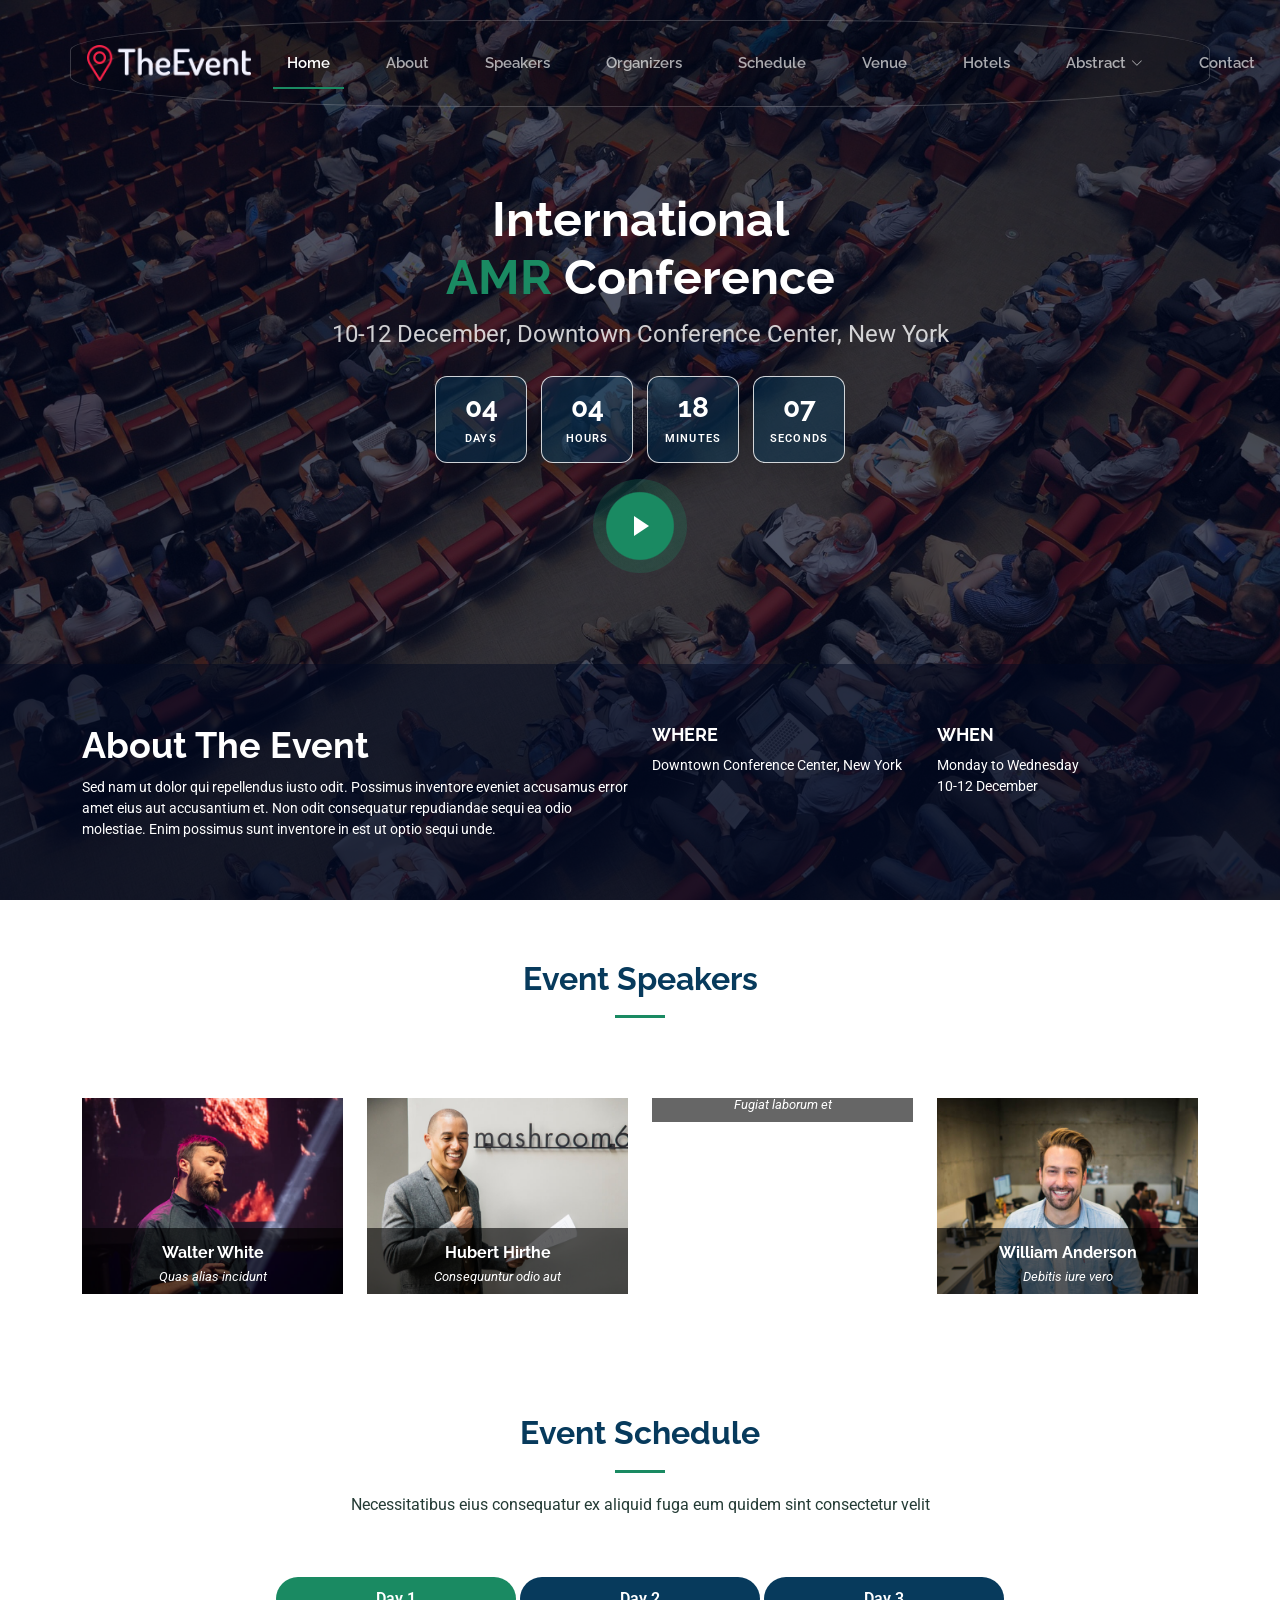
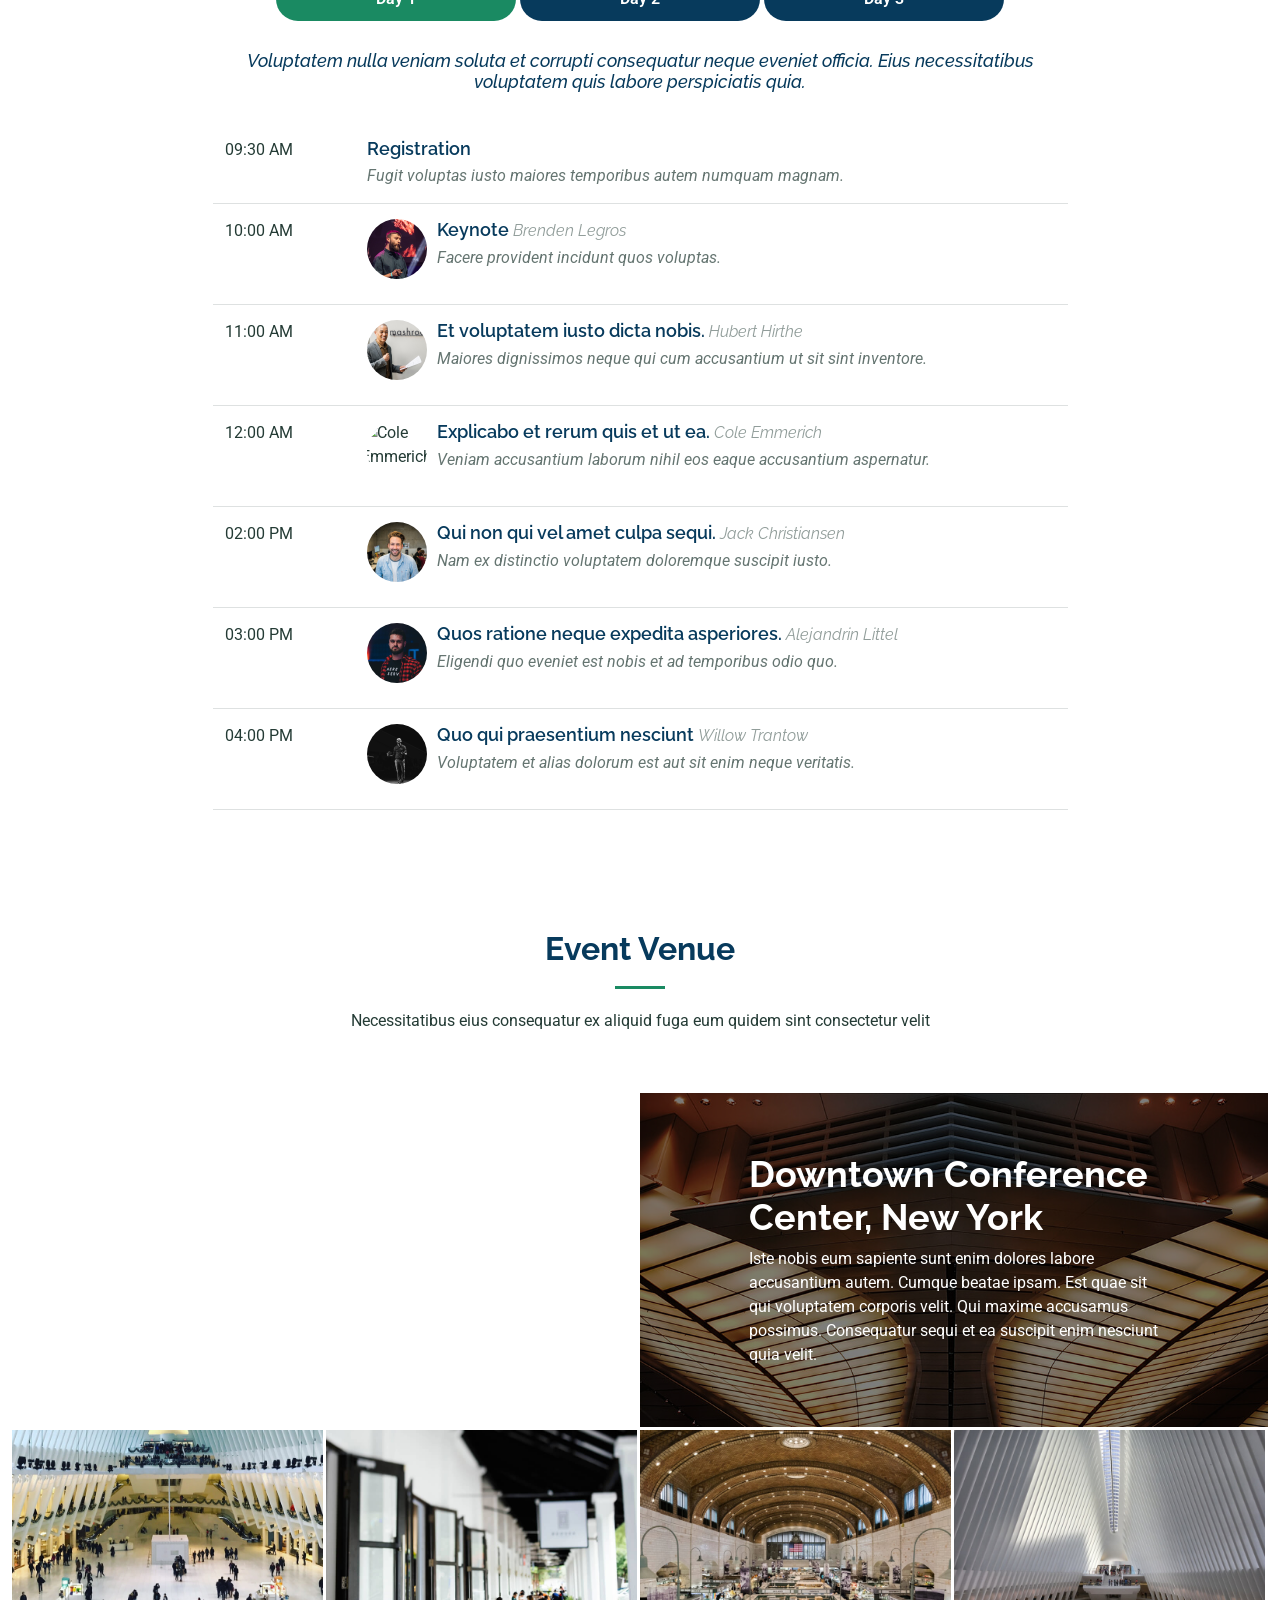
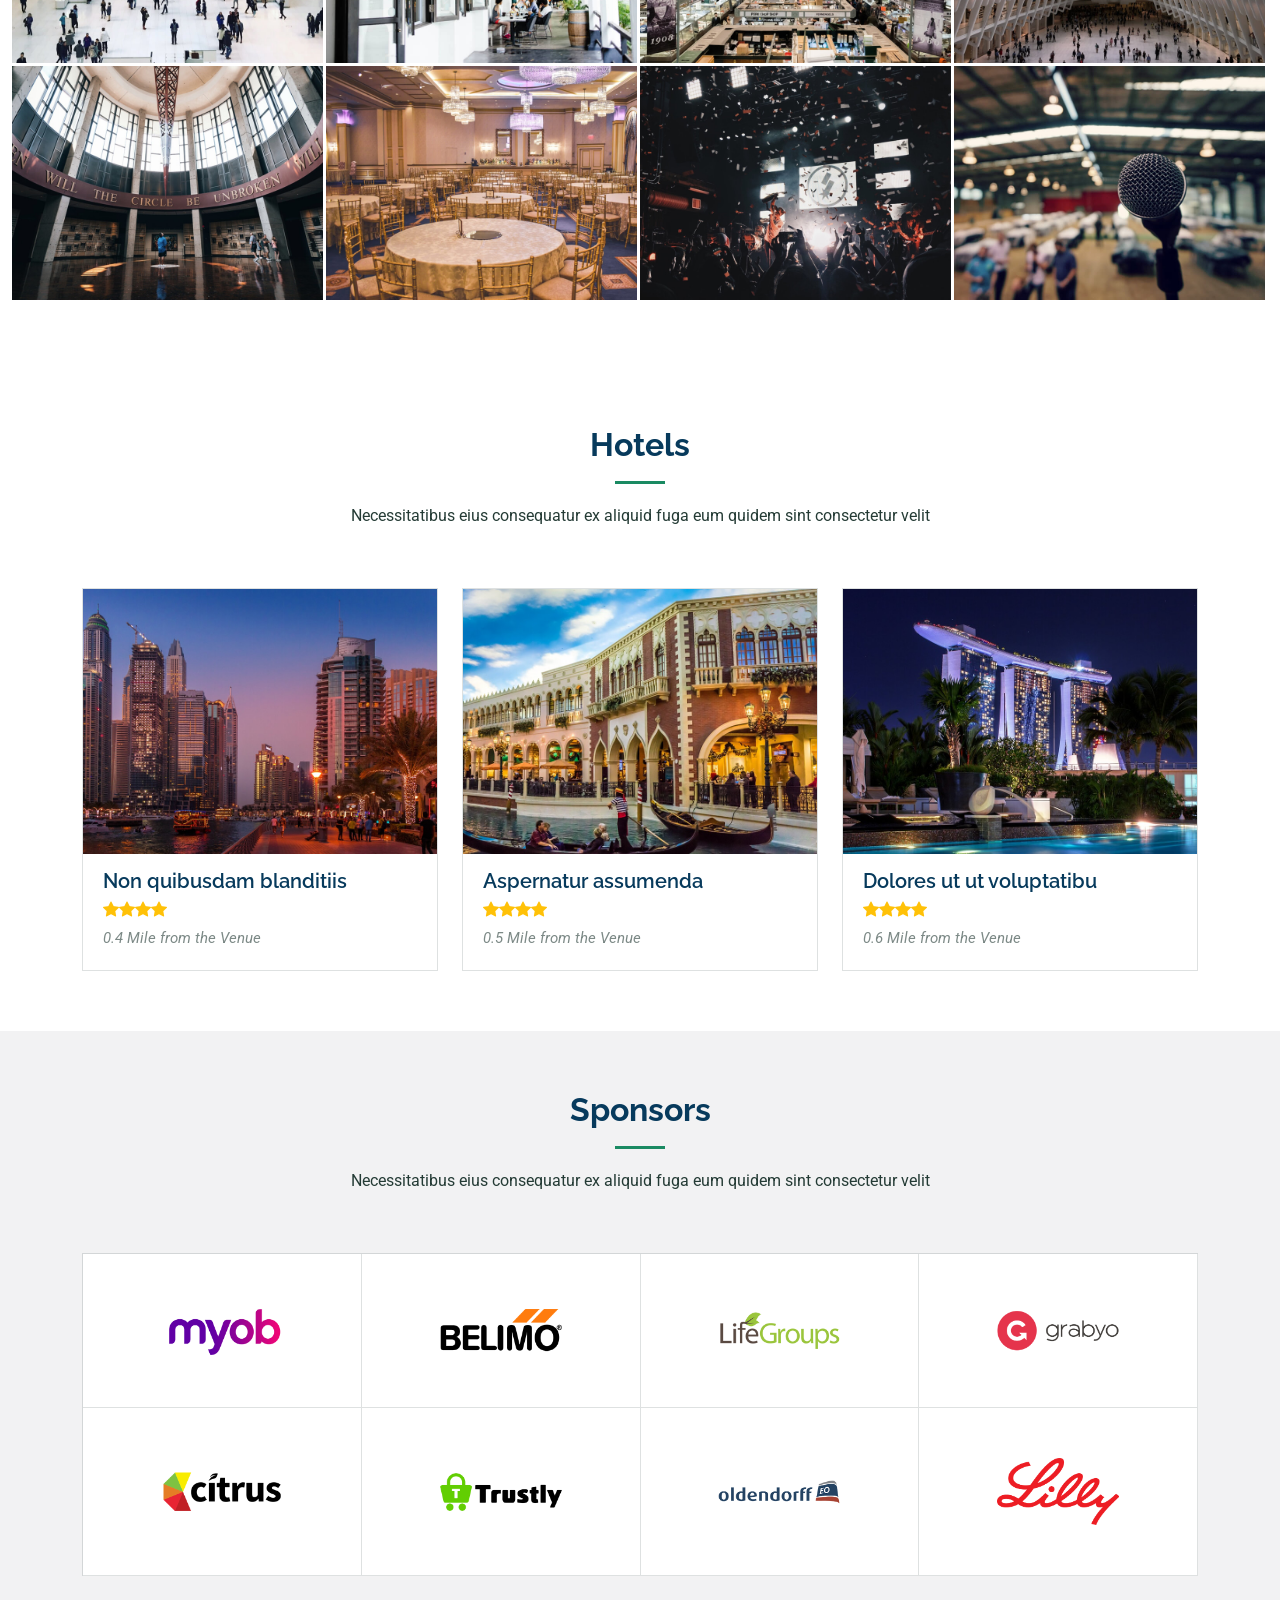
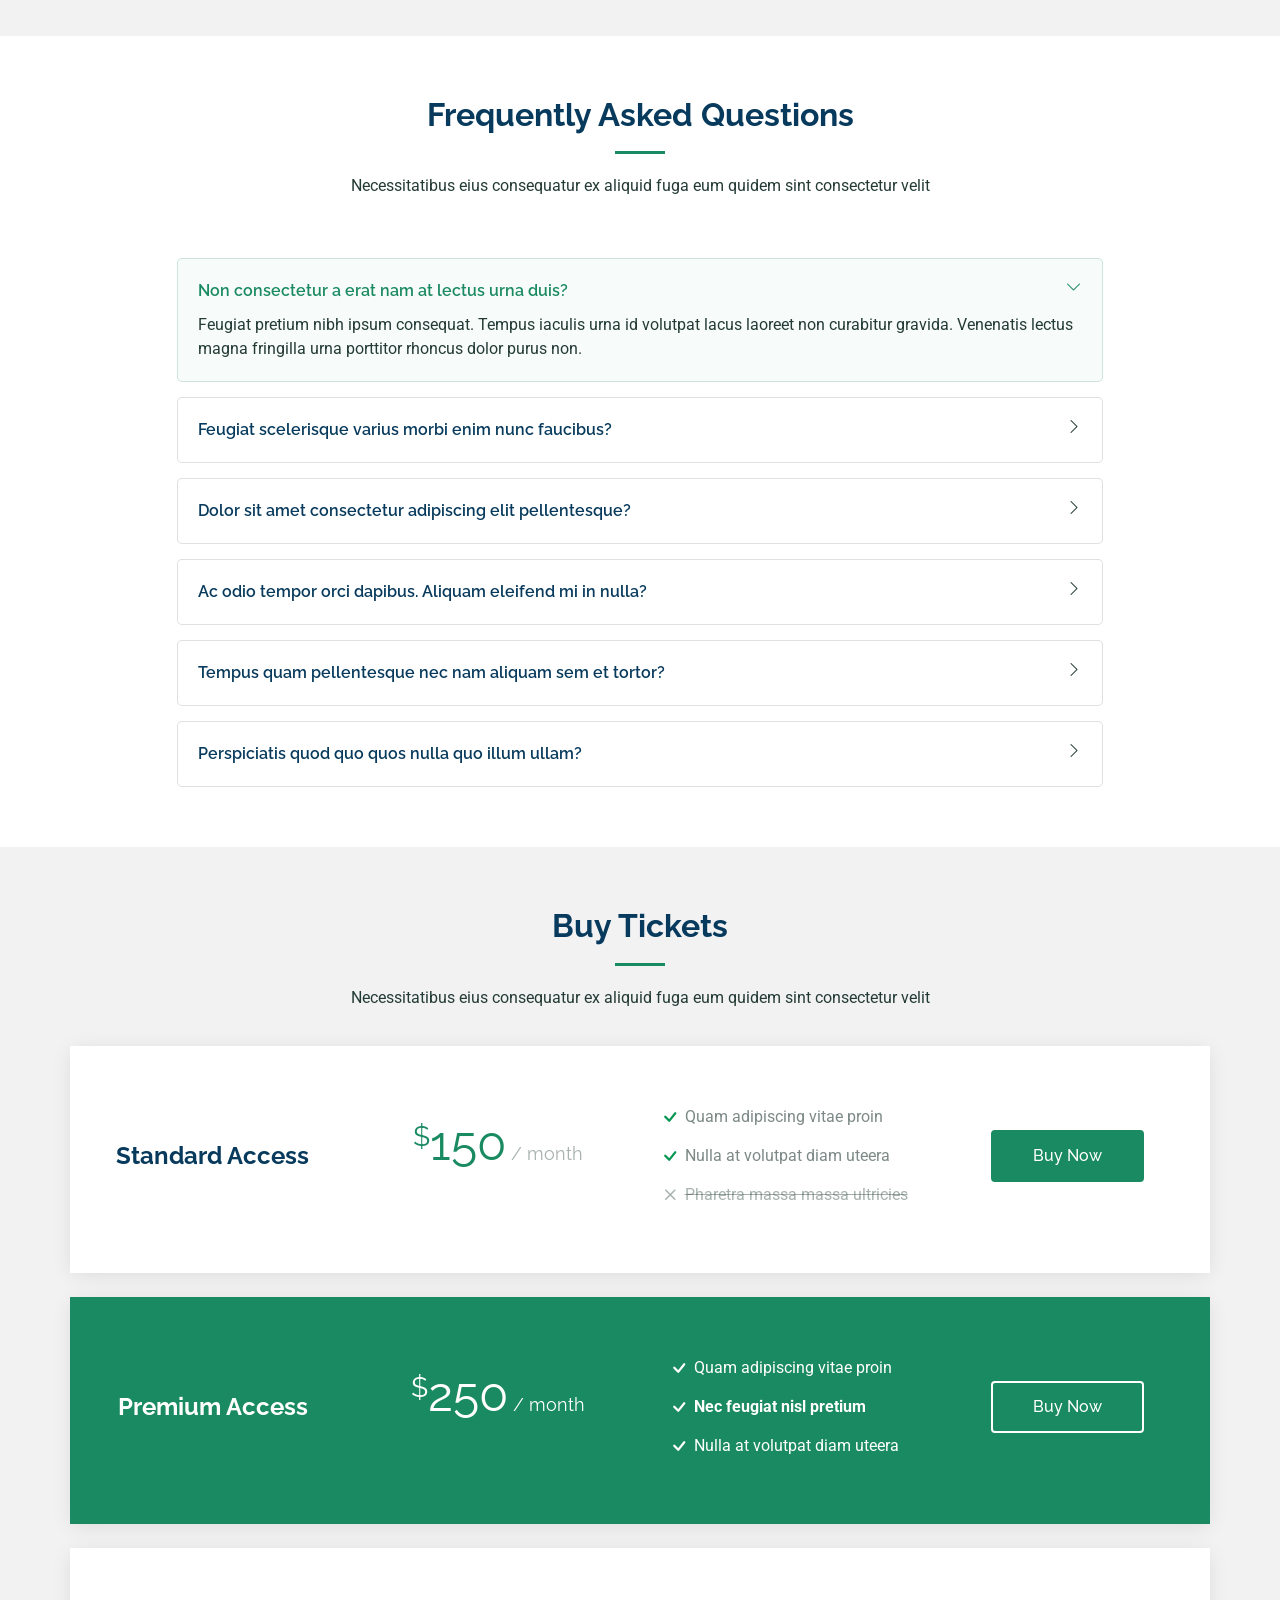
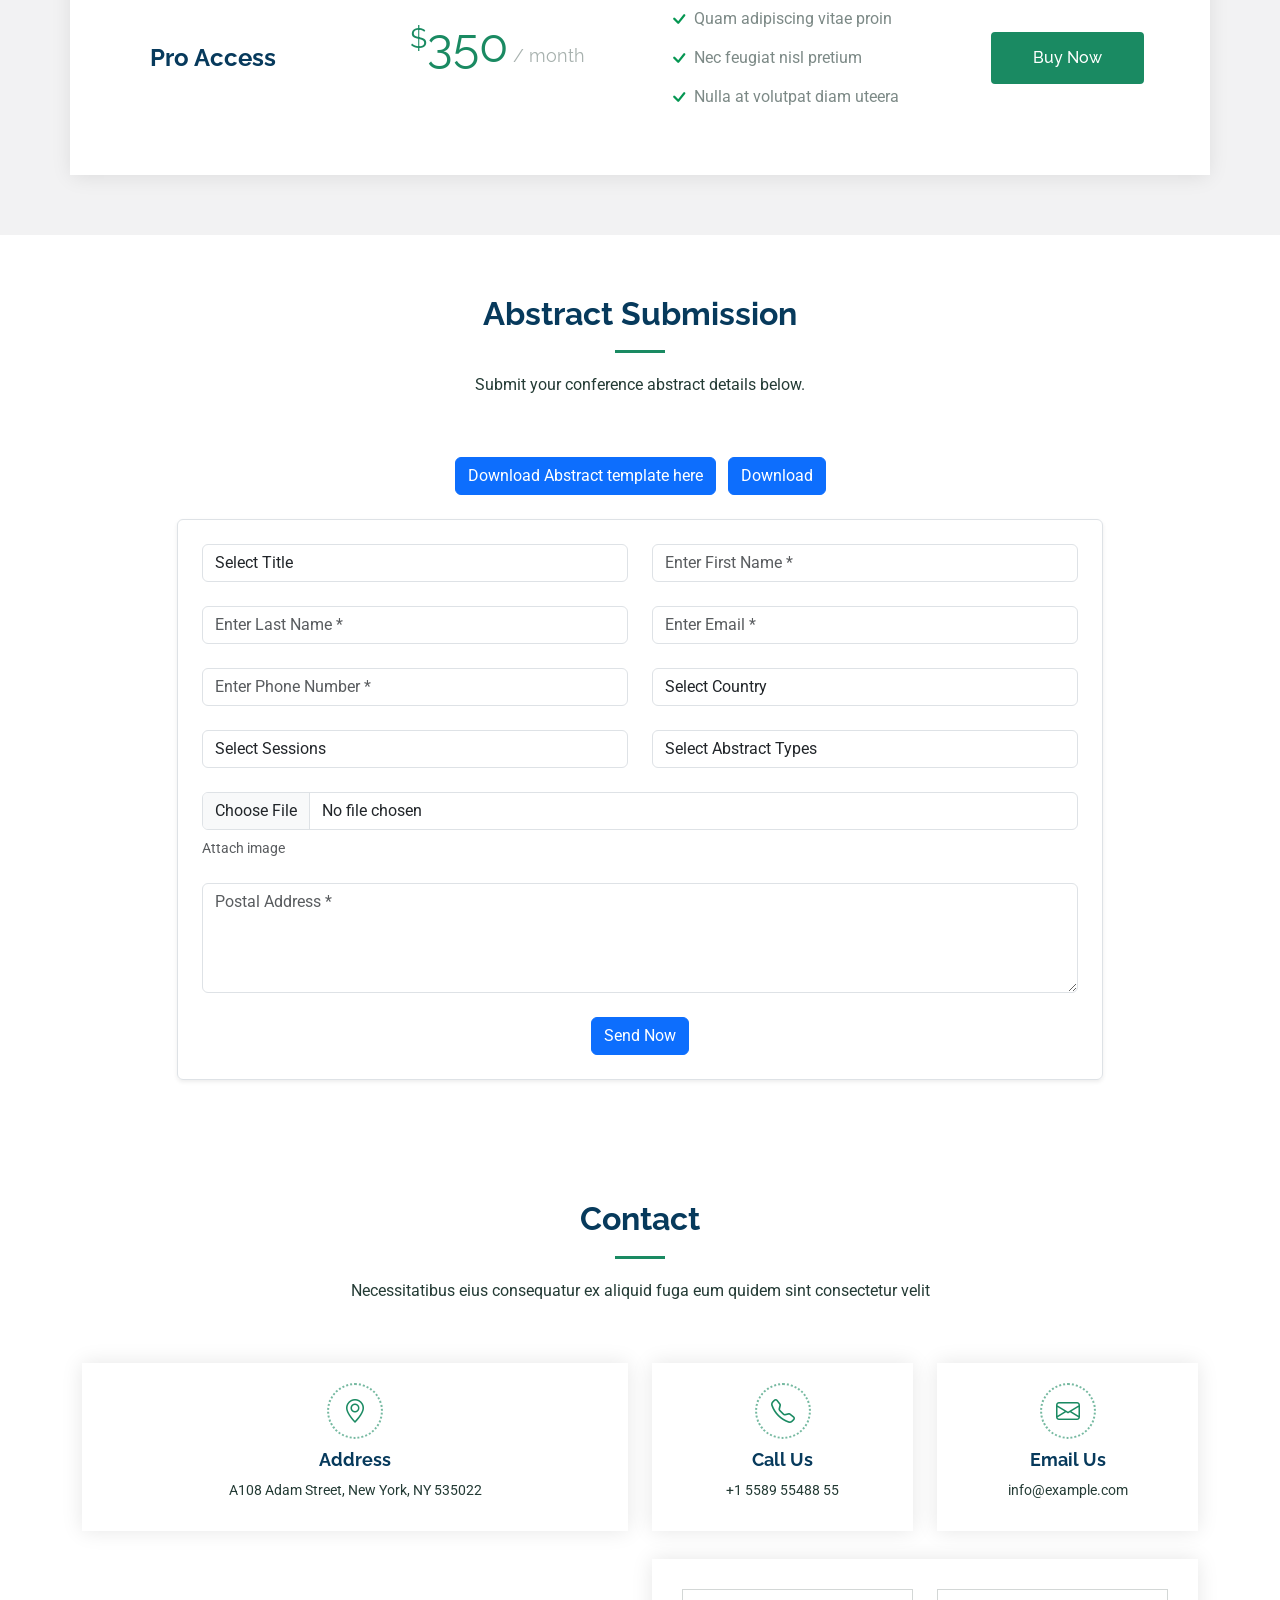
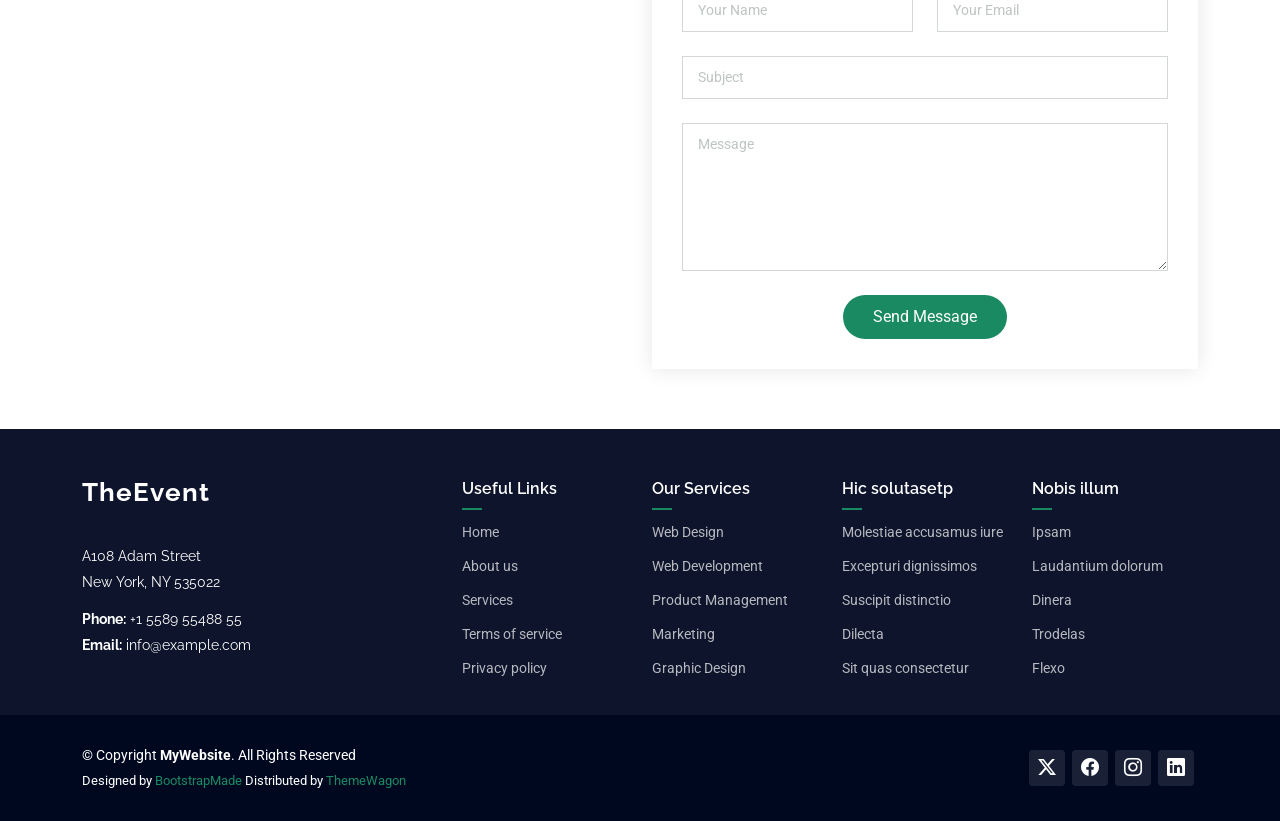
==== index.html @ 41ddd393 "initial commit" ====
<!DOCTYPE html>
<html lang="en">

<head>
  <meta charset="utf-8">
  <meta content="width=device-width, initial-scale=1.0" name="viewport">
  <title>Index - TheEvent Bootstrap Template</title>
  <meta name="description" content="">
  <meta name="keywords" content="">

  <!-- Favicons -->
  <link href="assets/img/favicon.png" rel="icon">
  <link href="assets/img/apple-touch-icon.png" rel="apple-touch-icon">

  <!-- Fonts -->
  <link href="https://fonts.googleapis.com" rel="preconnect">
  <link href="https://fonts.gstatic.com" rel="preconnect" crossorigin>
  <link href="https://fonts.googleapis.com/css2?family=Roboto:ital,wght@0,100;0,300;0,400;0,500;0,700;0,900;1,100;1,300;1,400;1,500;1,700;1,900&family=Raleway:ital,wght@0,100;0,200;0,300;0,400;0,500;0,600;0,700;0,800;0,900;1,100;1,200;1,300;1,400;1,500;1,600;1,700;1,800;1,900&display=swap" rel="stylesheet">

  <!-- Vendor CSS Files -->
  <link href="assets/vendor/bootstrap/css/bootstrap.min.css" rel="stylesheet">
  <link href="assets/vendor/bootstrap-icons/bootstrap-icons.css" rel="stylesheet">
  <link href="assets/vendor/aos/aos.css" rel="stylesheet">
  <link href="assets/vendor/glightbox/css/glightbox.min.css" rel="stylesheet">
  <link href="assets/vendor/swiper/swiper-bundle.min.css" rel="stylesheet">

  <!-- Main CSS File -->
  <link href="assets/css/main.css" rel="stylesheet">

  <!-- =======================================================
  * Template Name: TheEvent
  * Template URL: https://bootstrapmade.com/theevent-conference-event-bootstrap-template/
  * Updated: Aug 07 2024 with Bootstrap v5.3.3
  * Author: BootstrapMade.com
  * License: https://bootstrapmade.com/license/
  ======================================================== -->
</head>

<body class="index-page">

  <header id="header" class="header d-flex align-items-center fixed-top">
    <div class="container-fluid container-xl position-relative d-flex align-items-center">

      <a href="index.html" class="logo d-flex align-items-center me-auto">
        <img src="assets/img/logo.png" alt="">
        <!-- Uncomment the line below if you also wish to use an text logo -->
        <!-- <h1 class="sitename">TheEvent</h1>  -->
      </a>

      <nav id="navmenu" class="navmenu">
        <ul>
          <li><a href="#hero" class="active">Home<br></a></li>
          <li><a href="about.html">About</a></li>
          <li><a href="speakers.html">Speakers</a></li>
          <li><a href="organizers.html">Organizers</a></li>
          <li><a href="#schedule">Schedule</a></li>
          <li><a href="#venue">Venue</a></li>
          <li><a href="#hotels">Hotels</a></li>
          <li class="dropdown"><a href="#"><span>Abstract</span> <i class="bi bi-chevron-down toggle-dropdown"></i></a>
            <ul>
              <li><a href="#abstract-submission">Abstract Submission</a></li>
              <li><a href="#contact">Contact</a></li>
            </ul>
          </li>
          <li><a href="#contact">Contact</a></li>
        </ul>
        <i class="mobile-nav-toggle d-xl-none bi bi-list"></i>
      </nav>

      <a class="cta-btn d-none d-sm-block" href="#buy-tickets">Buy Tickets</a>

    </div>
  </header>

  <main class="main">

    <!-- Hero Section -->
    <section id="hero" class="hero section dark-background">

      <img src="assets/img/hero-bg.jpg" alt="" data-aos="fade-in" class="">

      <div class="container d-flex flex-column align-items-center text-center mt-auto">
        <h2 data-aos="fade-up" data-aos-delay="100" class="">International<br><span>AMR</span> Conference</h2>
        <p data-aos="fade-up" data-aos-delay="200">10-12 December, Downtown Conference Center, New York</p>

        <div class="countdown-wrap mt-4" data-aos="fade-up" data-aos-delay="250">
          <div class="countdown" id="conference-countdown">
            <div class="countdown-item">
              <span id="days">00</span>
              <small>Days</small>
            </div>
            <div class="countdown-item">
              <span id="hours">00</span>
              <small>Hours</small>
            </div>
            <div class="countdown-item">
              <span id="minutes">00</span>
              <small>Minutes</small>
            </div>
            <div class="countdown-item">
              <span id="seconds">00</span>
              <small>Seconds</small>
            </div>
          </div>
        </div>

        <div data-aos="fade-up" data-aos-delay="300" class="">
          <a href="https://www.youtube.com/watch?v=Y7f98aduVJ8" class="glightbox pulsating-play-btn mt-3"></a>
        </div>
      </div>

      <div class="about-info mt-auto position-relative">

        <div class="container position-relative" data-aos="fade-up">
          <div class="row">
            <div class="col-lg-6">
              <h2>About The Event</h2>
              <p>Sed nam ut dolor qui repellendus iusto odit. Possimus inventore eveniet accusamus error amet eius aut
                accusantium et. Non odit consequatur repudiandae sequi ea odio molestiae. Enim possimus sunt inventore in
                est ut optio sequi unde.</p>
            </div>
            <div class="col-lg-3">
              <h3>Where</h3>
              <p>Downtown Conference Center, New York</p>
            </div>
            <div class="col-lg-3">
              <h3>When</h3>
              <p>Monday to Wednesday<br>10-12 December</p>
            </div>
          </div>
        </div>
      </div>

    </section><!-- /Hero Section -->

    <!-- Speakers Section -->
    <section id="speakers" class="speakers section">

      <!-- Section Title -->
      <div class="container section-title" data-aos="fade-up">
        <h2>Event Speakers<br></h2>

      </div><!-- End Section Title -->

      <div class="container">

        <div class="row gy-4">

          <div class="col-xl-3 col-lg-4 col-md-6" data-aos="fade-up" data-aos-delay="100">
            <div class="member">
              <img src="assets/img/speakers/speaker-1.jpg" class="img-fluid" alt="">
              <div class="member-info">
                <div class="member-info-content">
                  <h4><a href="speaker-details.html">Walter White</a></h4>
                  <span>Quas alias incidunt</span>
                </div>
                <div class="social">
                  <a href=""><i class="bi bi-twitter-x"></i></a>
                  <a href=""><i class="bi bi-facebook"></i></a>
                  <a href=""><i class="bi bi-instagram"></i></a>
                  <a href=""><i class="bi bi-linkedin"></i></a>
                </div>
              </div>
            </div>
          </div><!-- End Team Member -->

          <div class="col-xl-3 col-lg-4 col-md-6" data-aos="fade-up" data-aos-delay="200">
            <div class="member">
              <img src="assets/img/speakers/speaker-2.jpg" class="img-fluid" alt="">
              <div class="member-info">
                <div class="member-info-content">
                  <h4><a href="speaker-details.html">Hubert Hirthe</a></h4>
                  <span>Consequuntur odio aut</span>
                </div>
                <div class="social">
                  <a href=""><i class="bi bi-twitter-x"></i></a>
                  <a href=""><i class="bi bi-facebook"></i></a>
                  <a href=""><i class="bi bi-instagram"></i></a>
                  <a href=""><i class="bi bi-linkedin"></i></a>
                </div>
              </div>
            </div>
          </div><!-- End Team Member -->

          <div class="col-xl-3 col-lg-4 col-md-6" data-aos="fade-up" data-aos-delay="300">
            <div class="member">
              <img src="assets/img/speakers/speaker-3.jpg" class="img-fluid" alt="">
              <div class="member-info">
                <div class="member-info-content">
                  <h4><a href="speaker-details.html">Amanda Jepson</a></h4>
                  <span>Fugiat laborum et</span>
                </div>
                <div class="social">
                  <a href=""><i class="bi bi-twitter-x"></i></a>
                  <a href=""><i class="bi bi-facebook"></i></a>
                  <a href=""><i class="bi bi-instagram"></i></a>
                  <a href=""><i class="bi bi-linkedin"></i></a>
                </div>
              </div>
            </div>
          </div><!-- End Team Member -->

          <div class="col-xl-3 col-lg-4 col-md-6" data-aos="fade-up" data-aos-delay="400">
            <div class="member">
              <img src="assets/img/speakers/speaker-4.jpg" class="img-fluid" alt="">
              <div class="member-info">
                <div class="member-info-content">
                  <h4><a href="speaker-details.html">William Anderson</a></h4>
                  <span>Debitis iure vero</span>
                </div>
                <div class="social">
                  <a href=""><i class="bi bi-twitter-x"></i></a>
                  <a href=""><i class="bi bi-facebook"></i></a>
                  <a href=""><i class="bi bi-instagram"></i></a>
                  <a href=""><i class="bi bi-linkedin"></i></a>
                </div>
              </div>
            </div>
          </div><!-- End Team Member -->

        </div>

      </div>

    </section><!-- /Speakers Section -->

    <!-- Schedule Section -->
    <section id="schedule" class="schedule section">

      <!-- Section Title -->
      <div class="container section-title" data-aos="fade-up">
        <h2>Event Schedule<br></h2>
        <p>Necessitatibus eius consequatur ex aliquid fuga eum quidem sint consectetur velit</p>
      </div><!-- End Section Title -->

      <div class="container">

        <ul class="nav nav-tabs" role="tablist" data-aos="fade-up" data-aos-delay="100">
          <li class="nav-item">
            <a class="nav-link active" href="#day-1" role="tab" data-bs-toggle="tab">Day 1</a>
          </li>
          <li class="nav-item">
            <a class="nav-link" href="#day-2" role="tab" data-bs-toggle="tab">Day 2</a>
          </li>
          <li class="nav-item">
            <a class="nav-link" href="#day-3" role="tab" data-bs-toggle="tab">Day 3</a>
          </li>
        </ul>

        <div class="tab-content row justify-content-center" data-aos="fade-up" data-aos-delay="200">

          <h3 class="sub-heading">Voluptatem nulla veniam soluta et corrupti consequatur neque eveniet officia. Eius necessitatibus voluptatem quis labore perspiciatis quia.</h3>

          <!-- Schdule Day 1 -->
          <div role="tabpanel" class="col-lg-9 tab-pane fade show active" id="day-1">

            <div class="row schedule-item">
              <div class="col-md-2"><time>09:30 AM</time></div>
              <div class="col-md-10">
                <h4>Registration</h4>
                <p>Fugit voluptas iusto maiores temporibus autem numquam magnam.</p>
              </div>
            </div>

            <div class="row schedule-item">
              <div class="col-md-2"><time>10:00 AM</time></div>
              <div class="col-md-10">
                <div class="speaker">
                  <img src="assets/img/speakers/speaker-1-2.jpg" alt="Brenden Legros">
                </div>
                <h4>Keynote <span>Brenden Legros</span></h4>
                <p>Facere provident incidunt quos voluptas.</p>
              </div>
            </div>

            <div class="row schedule-item">
              <div class="col-md-2"><time>11:00 AM</time></div>
              <div class="col-md-10">
                <div class="speaker">
                  <img src="assets/img/speakers/speaker-2-2.jpg" alt="Hubert Hirthe">
                </div>
                <h4>Et voluptatem iusto dicta nobis. <span>Hubert Hirthe</span></h4>
                <p>Maiores dignissimos neque qui cum accusantium ut sit sint inventore.</p>
              </div>
            </div>

            <div class="row schedule-item">
              <div class="col-md-2"><time>12:00 AM</time></div>
              <div class="col-md-10">
                <div class="speaker">
                  <img src="assets/img/speakers/speaker-3-2.jpg" alt="Cole Emmerich">
                </div>
                <h4>Explicabo et rerum quis et ut ea. <span>Cole Emmerich</span></h4>
                <p>Veniam accusantium laborum nihil eos eaque accusantium aspernatur.</p>
              </div>
            </div>

            <div class="row schedule-item">
              <div class="col-md-2"><time>02:00 PM</time></div>
              <div class="col-md-10">
                <div class="speaker">
                  <img src="assets/img/speakers/speaker-4-2.jpg" alt="Jack Christiansen">
                </div>
                <h4>Qui non qui vel amet culpa sequi. <span>Jack Christiansen</span></h4>
                <p>Nam ex distinctio voluptatem doloremque suscipit iusto.</p>
              </div>
            </div>

            <div class="row schedule-item">
              <div class="col-md-2"><time>03:00 PM</time></div>
              <div class="col-md-10">
                <div class="speaker">
                  <img src="assets/img/speakers/speaker-5.jpg" alt="Alejandrin Littel">
                </div>
                <h4>Quos ratione neque expedita asperiores. <span>Alejandrin Littel</span></h4>
                <p>Eligendi quo eveniet est nobis et ad temporibus odio quo.</p>
              </div>
            </div>

            <div class="row schedule-item">
              <div class="col-md-2"><time>04:00 PM</time></div>
              <div class="col-md-10">
                <div class="speaker">
                  <img src="assets/img/speakers/speaker-6.jpg" alt="Willow Trantow">
                </div>
                <h4>Quo qui praesentium nesciunt <span>Willow Trantow</span></h4>
                <p>Voluptatem et alias dolorum est aut sit enim neque veritatis.</p>
              </div>
            </div>

          </div><!-- End Schdule Day 1 -->

          <!-- Schdule Day 2 -->
          <div role="tabpanel" class="col-lg-9  tab-pane fade" id="day-2">

            <div class="row schedule-item">
              <div class="col-md-2"><time>10:00 AM</time></div>
              <div class="col-md-10">
                <div class="speaker">
                  <img src="assets/img/speakers/speaker-1-2.jpg" alt="Brenden Legros">
                </div>
                <h4>Libero corrupti explicabo itaque. <span>Brenden Legros</span></h4>
                <p>Facere provident incidunt quos voluptas.</p>
              </div>
            </div>

            <div class="row schedule-item">
              <div class="col-md-2"><time>11:00 AM</time></div>
              <div class="col-md-10">
                <div class="speaker">
                  <img src="assets/img/speakers/speaker-2-2.jpg" alt="Hubert Hirthe">
                </div>
                <h4>Et voluptatem iusto dicta nobis. <span>Hubert Hirthe</span></h4>
                <p>Maiores dignissimos neque qui cum accusantium ut sit sint inventore.</p>
              </div>
            </div>

            <div class="row schedule-item">
              <div class="col-md-2"><time>12:00 AM</time></div>
              <div class="col-md-10">
                <div class="speaker">
                  <img src="assets/img/speakers/speaker-3-2.jpg" alt="Cole Emmerich">
                </div>
                <h4>Explicabo et rerum quis et ut ea. <span>Cole Emmerich</span></h4>
                <p>Veniam accusantium laborum nihil eos eaque accusantium aspernatur.</p>
              </div>
            </div>

            <div class="row schedule-item">
              <div class="col-md-2"><time>02:00 PM</time></div>
              <div class="col-md-10">
                <div class="speaker">
                  <img src="assets/img/speakers/speaker-4-2.jpg" alt="Jack Christiansen">
                </div>
                <h4>Qui non qui vel amet culpa sequi. <span>Jack Christiansen</span></h4>
                <p>Nam ex distinctio voluptatem doloremque suscipit iusto.</p>
              </div>
            </div>

            <div class="row schedule-item">
              <div class="col-md-2"><time>03:00 PM</time></div>
              <div class="col-md-10">
                <div class="speaker">
                  <img src="assets/img/speakers/speaker-5.jpg" alt="Alejandrin Littel">
                </div>
                <h4>Quos ratione neque expedita asperiores. <span>Alejandrin Littel</span></h4>
                <p>Eligendi quo eveniet est nobis et ad temporibus odio quo.</p>
              </div>
            </div>

            <div class="row schedule-item">
              <div class="col-md-2"><time>04:00 PM</time></div>
              <div class="col-md-10">
                <div class="speaker">
                  <img src="assets/img/speakers/speaker-6.jpg" alt="Willow Trantow">
                </div>
                <h4>Quo qui praesentium nesciunt <span>Willow Trantow</span></h4>
                <p>Voluptatem et alias dolorum est aut sit enim neque veritatis.</p>
              </div>
            </div>

          </div><!-- End Schdule Day 2 -->

          <!-- Schdule Day 3 -->
          <div role="tabpanel" class="col-lg-9  tab-pane fade" id="day-3">

            <div class="row schedule-item">
              <div class="col-md-2"><time>10:00 AM</time></div>
              <div class="col-md-10">
                <div class="speaker">
                  <img src="assets/img/speakers/speaker-2-2.jpg" alt="Hubert Hirthe">
                </div>
                <h4>Et voluptatem iusto dicta nobis. <span>Hubert Hirthe</span></h4>
                <p>Maiores dignissimos neque qui cum accusantium ut sit sint inventore.</p>
              </div>
            </div>

            <div class="row schedule-item">
              <div class="col-md-2"><time>11:00 AM</time></div>
              <div class="col-md-10">
                <div class="speaker">
                  <img src="assets/img/speakers/speaker-3-2.jpg" alt="Cole Emmerich">
                </div>
                <h4>Explicabo et rerum quis et ut ea. <span>Cole Emmerich</span></h4>
                <p>Veniam accusantium laborum nihil eos eaque accusantium aspernatur.</p>
              </div>
            </div>

            <div class="row schedule-item">
              <div class="col-md-2"><time>12:00 AM</time></div>
              <div class="col-md-10">
                <div class="speaker">
                  <img src="assets/img/speakers/speaker-1-2.jpg" alt="Brenden Legros">
                </div>
                <h4>Libero corrupti explicabo itaque. <span>Brenden Legros</span></h4>
                <p>Facere provident incidunt quos voluptas.</p>
              </div>
            </div>

            <div class="row schedule-item">
              <div class="col-md-2"><time>02:00 PM</time></div>
              <div class="col-md-10">
                <div class="speaker">
                  <img src="assets/img/speakers/speaker-4-2.jpg" alt="Jack Christiansen">
                </div>
                <h4>Qui non qui vel amet culpa sequi. <span>Jack Christiansen</span></h4>
                <p>Nam ex distinctio voluptatem doloremque suscipit iusto.</p>
              </div>
            </div>

            <div class="row schedule-item">
              <div class="col-md-2"><time>03:00 PM</time></div>
              <div class="col-md-10">
                <div class="speaker">
                  <img src="assets/img/speakers/speaker-5.jpg" alt="Alejandrin Littel">
                </div>
                <h4>Quos ratione neque expedita asperiores. <span>Alejandrin Littel</span></h4>
                <p>Eligendi quo eveniet est nobis et ad temporibus odio quo.</p>
              </div>
            </div>

            <div class="row schedule-item">
              <div class="col-md-2"><time>04:00 PM</time></div>
              <div class="col-md-10">
                <div class="speaker">
                  <img src="assets/img/speakers/speaker-6.jpg" alt="Willow Trantow">
                </div>
                <h4>Quo qui praesentium nesciunt <span>Willow Trantow</span></h4>
                <p>Voluptatem et alias dolorum est aut sit enim neque veritatis.</p>
              </div>
            </div>

          </div><!-- End Schdule Day 3 -->

        </div>

      </div>
    </section><!-- /Schedule Section -->

    <!-- Venue Section -->
    <section id="venue" class="venue section">

      <!-- Section Title -->
      <div class="container section-title" data-aos="fade-up">
        <h2>Event Venue<br></h2>
        <p>Necessitatibus eius consequatur ex aliquid fuga eum quidem sint consectetur velit</p>
      </div><!-- End Section Title -->

      <div class="container-fluid" data-aos="fade-up">

        <div class="row g-0">
          <div class="col-lg-6 venue-map">
            <iframe src="https://www.google.com/maps/embed?pb=!1m14!1m8!1m3!1d12097.433213460943!2d-74.0062269!3d40.7101282!3m2!1i1024!2i768!4f13.1!3m3!1m2!1s0x0%3A0xb89d1fe6bc499443!2sDowntown+Conference+Center!5e0!3m2!1smk!2sbg!4v1539943755621" frameborder="0" style="border:0" allowfullscreen=""></iframe>
          </div>

          <div class="col-lg-6 venue-info">
            <div class="row justify-content-center">
              <div class="col-11 col-lg-8 position-relative">
                <h3>Downtown Conference Center, New York</h3>
                <p>Iste nobis eum sapiente sunt enim dolores labore accusantium autem. Cumque beatae ipsam. Est quae sit qui voluptatem corporis velit. Qui maxime accusamus possimus. Consequatur sequi et ea suscipit enim nesciunt quia velit.</p>
              </div>
            </div>
          </div>
        </div>

      </div>

      <div class="container-fluid venue-gallery-container" data-aos="fade-up" data-aos-delay="100">
        <div class="row g-0">

          <div class="col-lg-3 col-md-4">
            <div class="venue-gallery">
              <a href="assets/img/venue-gallery/venue-gallery-1.jpg" class="glightbox" data-gall="venue-gallery">
                <img src="assets/img/venue-gallery/venue-gallery-1.jpg" alt="" class="img-fluid">
              </a>
            </div>
          </div>

          <div class="col-lg-3 col-md-4">
            <div class="venue-gallery">
              <a href="assets/img/venue-gallery/venue-gallery-2.jpg" class="glightbox" data-gall="venue-gallery">
                <img src="assets/img/venue-gallery/venue-gallery-2.jpg" alt="" class="img-fluid">
              </a>
            </div>
          </div>

          <div class="col-lg-3 col-md-4">
            <div class="venue-gallery">
              <a href="assets/img/venue-gallery/venue-gallery-3.jpg" class="glightbox" data-gall="venue-gallery">
                <img src="assets/img/venue-gallery/venue-gallery-3.jpg" alt="" class="img-fluid">
              </a>
            </div>
          </div>

          <div class="col-lg-3 col-md-4">
            <div class="venue-gallery">
              <a href="assets/img/venue-gallery/venue-gallery-4.jpg" class="glightbox" data-gall="venue-gallery">
                <img src="assets/img/venue-gallery/venue-gallery-4.jpg" alt="" class="img-fluid">
              </a>
            </div>
          </div>

          <div class="col-lg-3 col-md-4">
            <div class="venue-gallery">
              <a href="assets/img/venue-gallery/venue-gallery-5.jpg" class="glightbox" data-gall="venue-gallery">
                <img src="assets/img/venue-gallery/venue-gallery-5.jpg" alt="" class="img-fluid">
              </a>
            </div>
          </div>

          <div class="col-lg-3 col-md-4">
            <div class="venue-gallery">
              <a href="assets/img/venue-gallery/venue-gallery-6.jpg" class="glightbox" data-gall="venue-gallery">
                <img src="assets/img/venue-gallery/venue-gallery-6.jpg" alt="" class="img-fluid">
              </a>
            </div>
          </div>

          <div class="col-lg-3 col-md-4">
            <div class="venue-gallery">
              <a href="assets/img/venue-gallery/venue-gallery-7.jpg" class="glightbox" data-gall="venue-gallery">
                <img src="assets/img/venue-gallery/venue-gallery-7.jpg" alt="" class="img-fluid">
              </a>
            </div>
          </div>

          <div class="col-lg-3 col-md-4">
            <div class="venue-gallery">
              <a href="assets/img/venue-gallery/venue-gallery-8.jpg" class="glightbox" data-gall="venue-gallery">
                <img src="assets/img/venue-gallery/venue-gallery-8.jpg" alt="" class="img-fluid">
              </a>
            </div>
          </div>

        </div>
      </div>

    </section><!-- /Venue Section -->

    <!-- Hotels Section -->
    <section id="hotels" class="hotels section">

      <!-- Section Title -->
      <div class="container section-title" data-aos="fade-up">
        <h2>Hotels</h2>
        <p>Necessitatibus eius consequatur ex aliquid fuga eum quidem sint consectetur velit</p>
      </div><!-- End Section Title -->

      <div class="container">

        <div class="row gy-4">

          <div class="col-lg-4 col-md-6" data-aos="fade-up" data-aos-delay="100">
            <div class="card h-100">
              <div class="card-img">
                <img src="assets/img/hotels-1.jpg" alt="" class="img-fluid">
              </div>
              <h3><a href="#" class="stretched-link">Non quibusdam blanditiis</a></h3>
              <div class="stars"><i class="bi bi-star-fill"></i><i class="bi bi-star-fill"></i><i class="bi bi-star-fill"></i><i class="bi bi-star-fill"></i></div>
              <p>0.4 Mile from the Venue</p>
            </div>
          </div><!-- End Card Item -->

          <div class="col-lg-4 col-md-6" data-aos="fade-up" data-aos-delay="200">
            <div class="card h-100">
              <div class="card-img">
                <img src="assets/img/hotels-2.jpg" alt="" class="img-fluid">
              </div>
              <h3><a href="#" class="stretched-link">Aspernatur assumenda</a></h3>
              <div class="stars"><i class="bi bi-star-fill"></i><i class="bi bi-star-fill"></i><i class="bi bi-star-fill"></i><i class="bi bi-star-fill"></i></div>
              <p>0.5 Mile from the Venue</p>
            </div>
          </div><!-- End Card Item -->

          <div class="col-lg-4 col-md-6" data-aos="fade-up" data-aos-delay="300">
            <div class="card h-100">
              <div class="card-img">
                <img src="assets/img/hotels-3.jpg" alt="" class="img-fluid">
              </div>
              <h3><a href="#" class="stretched-link">Dolores ut ut voluptatibu</a></h3>
              <div class="stars"><i class="bi bi-star-fill"></i><i class="bi bi-star-fill"></i><i class="bi bi-star-fill"></i><i class="bi bi-star-fill"></i></div>
              <p>0.6 Mile from the Venue</p>
            </div>
          </div><!-- End Card Item -->

        </div>

      </div>

    </section><!-- /Hotels Section -->

    <!-- Sponsors Section -->
    <section id="sponsors" class="sponsors section light-background">

      <!-- Section Title -->
      <div class="container section-title" data-aos="fade-up">
        <h2>Sponsors</h2>
        <p>Necessitatibus eius consequatur ex aliquid fuga eum quidem sint consectetur velit</p>
      </div><!-- End Section Title -->

      <div class="container" data-aos="fade-up" data-aos-delay="100">

        <div class="row g-0 clients-wrap">

          <div class="col-xl-3 col-md-4 client-logo">
            <img src="assets/img/clients/client-1.png" class="img-fluid" alt="">
          </div><!-- End Client Item -->

          <div class="col-xl-3 col-md-4 client-logo">
            <img src="assets/img/clients/client-2.png" class="img-fluid" alt="">
          </div><!-- End Client Item -->

          <div class="col-xl-3 col-md-4 client-logo">
            <img src="assets/img/clients/client-3.png" class="img-fluid" alt="">
          </div><!-- End Client Item -->

          <div class="col-xl-3 col-md-4 client-logo">
            <img src="assets/img/clients/client-4.png" class="img-fluid" alt="">
          </div><!-- End Client Item -->

          <div class="col-xl-3 col-md-4 client-logo">
            <img src="assets/img/clients/client-5.png" class="img-fluid" alt="">
          </div><!-- End Client Item -->

          <div class="col-xl-3 col-md-4 client-logo">
            <img src="assets/img/clients/client-6.png" class="img-fluid" alt="">
          </div><!-- End Client Item -->

          <div class="col-xl-3 col-md-4 client-logo">
            <img src="assets/img/clients/client-7.png" class="img-fluid" alt="">
          </div><!-- End Client Item -->

          <div class="col-xl-3 col-md-4 client-logo">
            <img src="assets/img/clients/client-8.png" class="img-fluid" alt="">
          </div><!-- End Client Item -->

        </div>

      </div>

    </section><!-- /Sponsors Section -->

    <!-- Faq Section -->
    <section id="faq" class="faq section">

      <!-- Section Title -->
      <div class="container section-title" data-aos="fade-up">
        <h2>Frequently Asked Questions</h2>
        <p>Necessitatibus eius consequatur ex aliquid fuga eum quidem sint consectetur velit</p>
      </div><!-- End Section Title -->

      <div class="container">

        <div class="row justify-content-center">

          <div class="col-lg-10" data-aos="fade-up" data-aos-delay="100">

            <div class="faq-container">

              <div class="faq-item faq-active">
                <h3>Non consectetur a erat nam at lectus urna duis?</h3>
                <div class="faq-content">
                  <p>Feugiat pretium nibh ipsum consequat. Tempus iaculis urna id volutpat lacus laoreet non curabitur gravida. Venenatis lectus magna fringilla urna porttitor rhoncus dolor purus non.</p>
                </div>
                <i class="faq-toggle bi bi-chevron-right"></i>
              </div><!-- End Faq item-->

              <div class="faq-item">
                <h3>Feugiat scelerisque varius morbi enim nunc faucibus?</h3>
                <div class="faq-content">
                  <p>Dolor sit amet consectetur adipiscing elit pellentesque habitant morbi. Id interdum velit laoreet id donec ultrices. Fringilla phasellus faucibus scelerisque eleifend donec pretium. Est pellentesque elit ullamcorper dignissim. Mauris ultrices eros in cursus turpis massa tincidunt dui.</p>
                </div>
                <i class="faq-toggle bi bi-chevron-right"></i>
              </div><!-- End Faq item-->

              <div class="faq-item">
                <h3>Dolor sit amet consectetur adipiscing elit pellentesque?</h3>
                <div class="faq-content">
                  <p>Eleifend mi in nulla posuere sollicitudin aliquam ultrices sagittis orci. Faucibus pulvinar elementum integer enim. Sem nulla pharetra diam sit amet nisl suscipit. Rutrum tellus pellentesque eu tincidunt. Lectus urna duis convallis convallis tellus. Urna molestie at elementum eu facilisis sed odio morbi quis</p>
                </div>
                <i class="faq-toggle bi bi-chevron-right"></i>
              </div><!-- End Faq item-->

              <div class="faq-item">
                <h3>Ac odio tempor orci dapibus. Aliquam eleifend mi in nulla?</h3>
                <div class="faq-content">
                  <p>Dolor sit amet consectetur adipiscing elit pellentesque habitant morbi. Id interdum velit laoreet id donec ultrices. Fringilla phasellus faucibus scelerisque eleifend donec pretium. Est pellentesque elit ullamcorper dignissim. Mauris ultrices eros in cursus turpis massa tincidunt dui.</p>
                </div>
                <i class="faq-toggle bi bi-chevron-right"></i>
              </div><!-- End Faq item-->

              <div class="faq-item">
                <h3>Tempus quam pellentesque nec nam aliquam sem et tortor?</h3>
                <div class="faq-content">
                  <p>Molestie a iaculis at erat pellentesque adipiscing commodo. Dignissim suspendisse in est ante in. Nunc vel risus commodo viverra maecenas accumsan. Sit amet nisl suscipit adipiscing bibendum est. Purus gravida quis blandit turpis cursus in</p>
                </div>
                <i class="faq-toggle bi bi-chevron-right"></i>
              </div><!-- End Faq item-->

              <div class="faq-item">
                <h3>Perspiciatis quod quo quos nulla quo illum ullam?</h3>
                <div class="faq-content">
                  <p>Enim ea facilis quaerat voluptas quidem et dolorem. Quis et consequatur non sed in suscipit sequi. Distinctio ipsam dolore et.</p>
                </div>
                <i class="faq-toggle bi bi-chevron-right"></i>
              </div><!-- End Faq item-->

            </div>

          </div><!-- End Faq Column-->

        </div>

      </div>

    </section><!-- /Faq Section -->

    <!-- Buy Tickets Section -->
    <section id="buy-tickets" class="buy-tickets section light-background">

      <!-- Section Title -->
      <div class="container section-title" data-aos="fade-up">
        <h2>Buy Tickets<br></h2>
        <p>Necessitatibus eius consequatur ex aliquid fuga eum quidem sint consectetur velit</p>
      </div><!-- End Section Title -->

      <div class="container">

        <div class="row gy-4 pricing-item" data-aos="fade-up" data-aos-delay="100">
          <div class="col-lg-3 d-flex align-items-center justify-content-center">
            <h3>Standard Access</h3>
          </div>
          <div class="col-lg-3 d-flex align-items-center justify-content-center">
            <h4><sup>$</sup>150<span> / month</span></h4>
          </div>
          <div class="col-lg-3 d-flex align-items-center justify-content-center">
            <ul>
              <li><i class="bi bi-check"></i> <span>Quam adipiscing vitae proin</span></li>
              <li><i class="bi bi-check"></i> <span>Nulla at volutpat diam uteera</span></li>
              <li class="na"><i class="bi bi-x"></i> <span>Pharetra massa massa ultricies</span></li>
            </ul>
          </div>
          <div class="col-lg-3 d-flex align-items-center justify-content-center">
            <div class="text-center"><a href="#" class="buy-btn">Buy Now</a></div>
          </div>
        </div><!-- End Pricing Item -->

        <div class="row gy-4 pricing-item featured mt-4" data-aos="fade-up" data-aos-delay="200">
          <div class="col-lg-3 d-flex align-items-center justify-content-center">
            <h3>Premium Access<br></h3>
          </div>
          <div class="col-lg-3 d-flex align-items-center justify-content-center">
            <h4><sup>$</sup>250<span> / month</span></h4>
          </div>
          <div class="col-lg-3 d-flex align-items-center justify-content-center">
            <ul>
              <li><i class="bi bi-check"></i> <span>Quam adipiscing vitae proin</span></li>
              <li><i class="bi bi-check"></i> <strong>Nec feugiat nisl pretium</strong></li>
              <li><i class="bi bi-check"></i> <span>Nulla at volutpat diam uteera</span></li>
            </ul>
          </div>
          <div class="col-lg-3 d-flex align-items-center justify-content-center">
            <div class="text-center"><a href="#" class="buy-btn">Buy Now</a></div>
          </div>
        </div><!-- End Pricing Item -->

        <div class="row gy-4 pricing-item mt-4" data-aos="fade-up" data-aos-delay="300">
          <div class="col-lg-3 d-flex align-items-center justify-content-center">
            <h3>Pro Access<br></h3>
          </div>
          <div class="col-lg-3 d-flex align-items-center justify-content-center">
            <h4><sup>$</sup>350<span> / month</span></h4>
          </div>
          <div class="col-lg-3 d-flex align-items-center justify-content-center">
            <ul>
              <li><i class="bi bi-check"></i> <span>Quam adipiscing vitae proin</span></li>
              <li><i class="bi bi-check"></i> <span>Nec feugiat nisl pretium</span></li>
              <li><i class="bi bi-check"></i> <span>Nulla at volutpat diam uteera</span></li>
            </ul>
          </div>
          <div class="col-lg-3 d-flex align-items-center justify-content-center">
            <div class="text-center"><a href="#" class="buy-btn">Buy Now</a></div>
          </div>
        </div><!-- End Pricing Item -->

      </div>

    </section><!-- /Buy Tickets Section -->

    <!-- Abstract Submission Section -->
    <section id="abstract-submission" class="abstract-submission section">

      <div class="container section-title" data-aos="fade-up">
        <h2>Abstract Submission<br></h2>
        <p>Submit your conference abstract details below.</p>
      </div><!-- End Section Title -->

      <div class="container" data-aos="fade-up" data-aos-delay="100">
        <div class="row justify-content-center">
          <div class="col-lg-10">
            <div class="abstract-template-download text-center mb-4">
              <a href="#" class="btn btn-primary">Download Abstract template here</a>
              <a href="#" class="btn btn-primary ms-2">Download</a>
            </div>

            <form action="#" method="post" class="php-email-form border rounded p-4 shadow-sm">
              <div class="row gy-4">

                <div class="col-md-6">
                  <select class="form-control" name="title" required>
                    <option value="">Select Title</option>
                    <option>Dr.</option>
                    <option>Mr.</option>
                    <option>Mrs.</option>
                    <option>Prof.</option>
                  </select>
                </div>

                <div class="col-md-6">
                  <input type="text" class="form-control" name="first_name" placeholder="Enter First Name *" required>
                </div>

                <div class="col-md-6">
                  <input type="text" class="form-control" name="last_name" placeholder="Enter Last Name *" required>
                </div>

                <div class="col-md-6">
                  <input type="email" class="form-control" name="email" placeholder="Enter Email *" required>
                </div>

                <div class="col-md-6">
                  <input type="tel" class="form-control" name="phone" placeholder="Enter Phone Number *" required>
                </div>

                <div class="col-md-6">
                  <select class="form-control" name="country" required>
                    <option value="">Select Country</option>
                    <option>India</option>
                    <option>United States</option>
                    <option>United Kingdom</option>
                    <option>United Arab Emirates</option>
                  </select>
                </div>

                <div class="col-md-6">
                  <select class="form-control" name="sessions" required>
                    <option value="">Select Sessions</option>
                    <option>Clinical Research</option>
                    <option>Diagnostics</option>
                    <option>Policy & Stewardship</option>
                    <option>Infection Control</option>
                  </select>
                </div>

                <div class="col-md-6">
                  <select class="form-control" name="abstract_type" required>
                    <option value="">Select Abstract Types</option>
                    <option>Poster</option>
                    <option>Oral</option>
                    <option>Workshop</option>
                    <option>Research</option>
                  </select>
                </div>

                <div class="col-md-12">
                  <input type="file" class="form-control" name="abstract_image" accept="image/*">
                  <small class="text-muted d-block mt-2">Attach image</small>
                </div>

                <div class="col-md-12">
                  <textarea class="form-control" name="address" rows="4" placeholder="Postal Address *" required></textarea>
                </div>

                <div class="col-md-12 text-center">
                  <button type="submit" class="btn btn-primary">Send Now</button>
                </div>

              </div>
            </form>
          </div>
        </div>
      </div>

    </section><!-- /Abstract Submission Section -->

    <!-- Contact Section -->
    <section id="contact" class="contact section">

      <!-- Section Title -->
      <div class="container section-title" data-aos="fade-up">
        <h2>Contact</h2>
        <p>Necessitatibus eius consequatur ex aliquid fuga eum quidem sint consectetur velit</p>
      </div><!-- End Section Title -->

      <div class="container" data-aos="fade-up" data-aos-delay="100">

        <div class="row gy-4">

          <div class="col-lg-6">
            <div class="info-item d-flex flex-column justify-content-center align-items-center" data-aos="fade-up" data-aos-delay="200">
              <i class="bi bi-geo-alt"></i>
              <h3>Address</h3>
              <p>A108 Adam Street, New York, NY 535022</p>
            </div>
          </div><!-- End Info Item -->

          <div class="col-lg-3 col-md-6">
            <div class="info-item d-flex flex-column justify-content-center align-items-center" data-aos="fade-up" data-aos-delay="300">
              <i class="bi bi-telephone"></i>
              <h3>Call Us</h3>
              <p>+1 5589 55488 55</p>
            </div>
          </div><!-- End Info Item -->

          <div class="col-lg-3 col-md-6">
            <div class="info-item d-flex flex-column justify-content-center align-items-center" data-aos="fade-up" data-aos-delay="400">
              <i class="bi bi-envelope"></i>
              <h3>Email Us</h3>
              <p>info@example.com</p>
            </div>
          </div><!-- End Info Item -->

        </div>

        <div class="row gy-4 mt-1">
          <div class="col-lg-6" data-aos="fade-up" data-aos-delay="300">
            <iframe src="https://www.google.com/maps/embed?pb=!1m14!1m8!1m3!1d48389.78314118045!2d-74.006138!3d40.710059!3m2!1i1024!2i768!4f13.1!3m3!1m2!1s0x89c25a22a3bda30d%3A0xb89d1fe6bc499443!2sDowntown%20Conference%20Center!5e0!3m2!1sen!2sus!4v1676961268712!5m2!1sen!2sus" frameborder="0" style="border:0; width: 100%; height: 400px;" allowfullscreen="" loading="lazy" referrerpolicy="no-referrer-when-downgrade"></iframe>
          </div><!-- End Google Maps -->

          <div class="col-lg-6">
            <form action="forms/contact.php" method="post" class="php-email-form" data-aos="fade-up" data-aos-delay="400">
              <div class="row gy-4">

                <div class="col-md-6">
                  <input type="text" name="name" class="form-control" placeholder="Your Name" required="">
                </div>

                <div class="col-md-6 ">
                  <input type="email" class="form-control" name="email" placeholder="Your Email" required="">
                </div>

                <div class="col-md-12">
                  <input type="text" class="form-control" name="subject" placeholder="Subject" required="">
                </div>

                <div class="col-md-12">
                  <textarea class="form-control" name="message" rows="6" placeholder="Message" required=""></textarea>
                </div>

                <div class="col-md-12 text-center">
                  <div class="loading">Loading</div>
                  <div class="error-message"></div>
                  <div class="sent-message">Your message has been sent. Thank you!</div>

                  <button type="submit">Send Message</button>
                </div>

              </div>
            </form>
          </div><!-- End Contact Form -->

        </div>

      </div>

    </section><!-- /Contact Section -->

  </main>

  <footer id="footer" class="footer dark-background">

    <div class="footer-top">
      <div class="container">
        <div class="row gy-4">
          <div class="col-lg-4 col-md-6 footer-about">
            <a href="index.html" class="logo d-flex align-items-center">
              <span class="sitename">TheEvent</span>
            </a>
            <div class="footer-contact pt-3">
              <p>A108 Adam Street</p>
              <p>New York, NY 535022</p>
              <p class="mt-3"><strong>Phone:</strong> <span>+1 5589 55488 55</span></p>
              <p><strong>Email:</strong> <span>info@example.com</span></p>
            </div>
          </div>

          <div class="col-lg-2 col-md-3 footer-links">
            <h4>Useful Links</h4>
            <ul>
              <li><a href="#">Home</a></li>
              <li><a href="#">About us</a></li>
              <li><a href="#">Services</a></li>
              <li><a href="#">Terms of service</a></li>
              <li><a href="#">Privacy policy</a></li>
            </ul>
          </div>

          <div class="col-lg-2 col-md-3 footer-links">
            <h4>Our Services</h4>
            <ul>
              <li><a href="#">Web Design</a></li>
              <li><a href="#">Web Development</a></li>
              <li><a href="#">Product Management</a></li>
              <li><a href="#">Marketing</a></li>
              <li><a href="#">Graphic Design</a></li>
            </ul>
          </div>

          <div class="col-lg-2 col-md-3 footer-links">
            <h4>Hic solutasetp</h4>
            <ul>
              <li><a href="#">Molestiae accusamus iure</a></li>
              <li><a href="#">Excepturi dignissimos</a></li>
              <li><a href="#">Suscipit distinctio</a></li>
              <li><a href="#">Dilecta</a></li>
              <li><a href="#">Sit quas consectetur</a></li>
            </ul>
          </div>

          <div class="col-lg-2 col-md-3 footer-links">
            <h4>Nobis illum</h4>
            <ul>
              <li><a href="#">Ipsam</a></li>
              <li><a href="#">Laudantium dolorum</a></li>
              <li><a href="#">Dinera</a></li>
              <li><a href="#">Trodelas</a></li>
              <li><a href="#">Flexo</a></li>
            </ul>
          </div>

        </div>
      </div>
    </div>

    <div class="copyright text-center">
      <div class="container d-flex flex-column flex-lg-row justify-content-center justify-content-lg-between align-items-center">

        <div class="d-flex flex-column align-items-center align-items-lg-start">
          <div>
            © Copyright <strong><span>MyWebsite</span></strong>. All Rights Reserved
          </div>
          <div class="credits">
            <!-- All the links in the footer should remain intact. -->
            <!-- You can delete the links only if you purchased the pro version. -->
            <!-- Licensing information: https://bootstrapmade.com/license/ -->
            <!-- Purchase the pro version with working PHP/AJAX contact form: https://bootstrapmade.com/herobiz-bootstrap-business-template/ -->
            Designed by <a href="https://bootstrapmade.com/">BootstrapMade</a> Distributed by <a href="https://themewagon.com" target="_blank">ThemeWagon</a>
          </div>
        </div>

        <div class="social-links order-first order-lg-last mb-3 mb-lg-0">
          <a href=""><i class="bi bi-twitter-x"></i></a>
          <a href=""><i class="bi bi-facebook"></i></a>
          <a href=""><i class="bi bi-instagram"></i></a>
          <a href=""><i class="bi bi-linkedin"></i></a>
        </div>

      </div>
    </div>

  </footer>

  <!-- Scroll Top -->
  <a href="#" id="scroll-top" class="scroll-top d-flex align-items-center justify-content-center"><i class="bi bi-arrow-up-short"></i></a>

  <!-- Preloader -->
  <div id="preloader"></div>

  <!-- Vendor JS Files -->
  <script src="assets/vendor/bootstrap/js/bootstrap.bundle.min.js"></script>
  <script src="assets/vendor/php-email-form/validate.js"></script>
  <script src="assets/vendor/aos/aos.js"></script>
  <script src="assets/vendor/glightbox/js/glightbox.min.js"></script>
  <script src="assets/vendor/swiper/swiper-bundle.min.js"></script>

  <!-- Main JS File -->
  <script src="assets/js/main.js"></script>

</body>

</html>
---- assets/css/main.css ----
/**
* Template Name: TheEvent
* Template URL: https://bootstrapmade.com/theevent-conference-event-bootstrap-template/
* Updated: Aug 07 2024 with Bootstrap v5.3.3
* Author: BootstrapMade.com
* License: https://bootstrapmade.com/license/
*/

/*--------------------------------------------------------------
# Font & Color Variables
# Help: https://bootstrapmade.com/color-system/
--------------------------------------------------------------*/
/* Fonts */
:root {
  --default-font: "Roboto",  system-ui, -apple-system, "Segoe UI", Roboto, "Helvetica Neue", Arial, "Noto Sans", "Liberation Sans", sans-serif, "Apple Color Emoji", "Segoe UI Emoji", "Segoe UI Symbol", "Noto Color Emoji";
  --heading-font: "Raleway",  sans-serif;
  --nav-font: "Raleway",  sans-serif;
}

/* Global Colors - The following color variables are used throughout the website. Updating them here will change the color scheme of the entire website */
:root { 
  --background-color: #ffffff; /* Background color for the entire website, including individual sections */
  --default-color: #243b35; /* Default color used for the majority of the text content across the entire website */
  --heading-color: #073a5c; /* Deep biomedical blue for headings, subheadings and title throughout the website */
  --accent-color: #1a8a62; /* Emerald green for brand accents, buttons, and links */
  --surface-color: #ffffff; /* The surface color is used as a background of boxed elements within sections, such as cards, icon boxes, or other elements that require a visual separation from the global background. */
  --contrast-color: #ffffff; /* Contrast color for text, ensuring readability against backgrounds of accent, heading, or default colors. */
}

/* Nav Menu Colors - The following color variables are used specifically for the navigation menu. They are separate from the global colors to allow for more customization options */
:root {
  --nav-color: rgba(255, 255, 255, 0.65);  /* The default color of the main navmenu links */
  --nav-hover-color: #ffffff; /* Applied to main navmenu links when they are hovered over or active */
  --nav-mobile-background-color: #ffffff; /* Used as the background color for mobile navigation menu */
  --nav-dropdown-background-color: #ffffff; /* Used as the background color for dropdown items that appear when hovering over primary navigation items */
  --nav-dropdown-color: #173a4c; /* Used for navigation links of the dropdown items in the navigation menu. */
  --nav-dropdown-hover-color: #c99b1d; /* Gold for hover accents and dropdown highlight. */
}

/* Color Presets - These classes override global colors when applied to any section or element, providing reuse of the sam color scheme. */

.light-background {
  --background-color: #f2f2f3;
  --surface-color: #ffffff;
}

.dark-background {
  --background-color: #000820;
  --default-color: #ffffff;
  --heading-color: #ffffff;
  --surface-color: #001553;
  --contrast-color: #ffffff;
}

/* Smooth scroll */
:root {
  scroll-behavior: smooth;
}

/*--------------------------------------------------------------
# General Styling & Shared Classes
--------------------------------------------------------------*/
body {
  color: var(--default-color);
  background-color: var(--background-color);
  font-family: var(--default-font);
}

a {
  color: var(--accent-color);
  text-decoration: none;
  transition: 0.3s;
}

a:hover {
  color: color-mix(in srgb, var(--accent-color), transparent 25%);
  text-decoration: none;
}

.countdown-wrap {
  width: min(680px, 100%);
}

.countdown {
  display: flex;
  align-items: center;
  justify-content: center;
  gap: 14px;
  flex-wrap: wrap;
}

.countdown-item {
  min-width: 92px;
  padding: 14px 16px;
  border: 1px solid rgba(255,255,255,0.8);
  background: rgba(7,58,92,0.45);
  color: var(--contrast-color);
  border-radius: 12px;
  box-shadow: 0 12px 30px rgba(0,0,0,0.16);
}

.countdown-item span {
  display: block;
  font-family: var(--heading-font);
  font-size: clamp(28px, 2vw, 40px);
  font-weight: 700;
  color: var(--contrast-color);
  line-height: 1.2;
}

.countdown-item small {
  display: block;
  margin-top: 6px;
  font-size: 11px;
  font-weight: 600;
  letter-spacing: 0.1em;
  color: var(--contrast-color);
  text-transform: uppercase;
}

h1,
h2,
h3,
h4,
h5,
h6 {
  color: var(--heading-color);
  font-family: var(--heading-font);
}

/* Pulsating Play Button
------------------------------*/
.pulsating-play-btn {
  width: 94px;
  height: 94px;
  background: radial-gradient(var(--accent-color) 50%, color-mix(in srgb, var(--accent-color), transparent 75%) 52%);
  border-radius: 50%;
  display: block;
  position: relative;
  overflow: hidden;
}

.pulsating-play-btn:before {
  content: "";
  position: absolute;
  width: 120px;
  height: 120px;
  animation-delay: 0s;
  animation: pulsate-play-btn 2s;
  animation-direction: forwards;
  animation-iteration-count: infinite;
  animation-timing-function: steps;
  opacity: 1;
  border-radius: 50%;
  border: 5px solid color-mix(in srgb, var(--accent-color), transparent 30%);
  top: -15%;
  left: -15%;
  background: rgba(198, 16, 0, 0);
}

.pulsating-play-btn:after {
  content: "";
  position: absolute;
  left: 50%;
  top: 50%;
  transform: translateX(-40%) translateY(-50%);
  width: 0;
  height: 0;
  border-top: 10px solid transparent;
  border-bottom: 10px solid transparent;
  border-left: 15px solid #fff;
  z-index: 100;
  transition: all 400ms cubic-bezier(0.55, 0.055, 0.675, 0.19);
}

.pulsating-play-btn:hover:before {
  content: "";
  position: absolute;
  left: 50%;
  top: 50%;
  transform: translateX(-40%) translateY(-50%);
  width: 0;
  height: 0;
  border: none;
  border-top: 10px solid transparent;
  border-bottom: 10px solid transparent;
  border-left: 15px solid #fff;
  z-index: 200;
  animation: none;
  border-radius: 0;
}

.pulsating-play-btn:hover:after {
  border-left: 15px solid var(--accent-color);
  transform: scale(20);
}

@keyframes pulsate-play-btn {
  0% {
    transform: scale(0.6, 0.6);
    opacity: 1;
  }

  100% {
    transform: scale(1, 1);
    opacity: 0;
  }
}

/* PHP Email Form Messages
------------------------------*/
.php-email-form .error-message {
  display: none;
  background: #df1529;
  color: #ffffff;
  text-align: left;
  padding: 15px;
  margin-bottom: 24px;
  font-weight: 600;
}

.php-email-form .sent-message {
  display: none;
  color: #ffffff;
  background: #059652;
  text-align: center;
  padding: 15px;
  margin-bottom: 24px;
  font-weight: 600;
}

.php-email-form .loading {
  display: none;
  background: var(--surface-color);
  text-align: center;
  padding: 15px;
  margin-bottom: 24px;
}

.php-email-form .loading:before {
  content: "";
  display: inline-block;
  border-radius: 50%;
  width: 24px;
  height: 24px;
  margin: 0 10px -6px 0;
  border: 3px solid var(--accent-color);
  border-top-color: var(--surface-color);
  animation: php-email-form-loading 1s linear infinite;
}

@keyframes php-email-form-loading {
  0% {
    transform: rotate(0deg);
  }

  100% {
    transform: rotate(360deg);
  }
}

/*--------------------------------------------------------------
# Global Header
--------------------------------------------------------------*/
.header {
  --background-color: rgba(0, 0, 0, 0);
  --heading-color: #ffffff;
  color: var(--default-color);
  background-color: var(--background-color);
  padding: 20px 0;
  transition: all 0.5s;
  z-index: 997;
}

.header .container-fluid.container-xl {
  border-radius: 35%;
  border: 1px solid rgba(255, 255, 255, 0.20);
  background: rgba(0, 0, 0, 0.10);
  padding: 8px 16px;
}

.header .logo {
  line-height: 1;
}

.header .logo img {
  max-height: 36px;
  margin-right: 8px;
}

.header .logo h1 {
  font-size: 30px;
  margin: 0;
  font-weight: 700;
  color: var(--heading-color);
}

.header .cta-btn,
.header .cta-btn:focus {
  color: var(--contrast-color);
  background: var(--accent-color);
  font-size: 14px;
  padding: 8px 25px;
  margin: 0 0 0 30px;
  border-radius: 50px;
  transition: 0.3s;
}

.header .cta-btn:hover,
.header .cta-btn:focus:hover {
  color: var(--contrast-color);
  background: color-mix(in srgb, var(--accent-color), transparent 15%);
}

@media (max-width: 1200px) {
  .header .logo {
    order: 1;
  }

  .header .btn-getstarted {
    order: 2;
    margin: 0 15px 0 0;
    padding: 6px 15px;
  }

  .header .navmenu {
    order: 3;
  }
}

.scrolled .header {
  box-shadow: 0px 0 18px rgba(0, 0, 0, 0.1);
}

/* Global Header on Scroll
------------------------------*/
.scrolled .header {
  --background-color: rgba(1, 8, 33, 0.82);
}

/*--------------------------------------------------------------
# Navigation Menu
--------------------------------------------------------------*/
/* Desktop Navigation */
@media (min-width: 1200px) {
  .navmenu {
    padding: 0;
  }

  .navmenu ul {
    margin: 0;
    padding: 0;
    display: flex;
    list-style: none;
    align-items: center;
  }

  .navmenu li {
    position: relative;
  }

  .navmenu>ul>li {
    white-space: nowrap;
    padding: 15px 14px;
  }

  .navmenu>ul>li:last-child {
    padding-right: 0;
  }

  .navmenu a,
  .navmenu a:focus {
    color: var(--nav-color);
    font-size: 15px;
    padding: 8px 14px;
    font-family: var(--nav-font);
    font-weight: 600;
    display: flex;
    align-items: center;
    justify-content: space-between;
    white-space: nowrap;
    transition: 0.3s;
    position: relative;
    border-radius: 50px;
  }

  .navmenu a i,
  .navmenu a:focus i {
    font-size: 12px;
    line-height: 0;
    margin-left: 5px;
    transition: 0.3s;
  }

  .navmenu>ul>li>a:before {
    content: "";
    position: absolute;
    height: 2px;
    bottom: -6px;
    left: 0;
    background-color: var(--accent-color);
    visibility: hidden;
    width: 0px;
    transition: all 0.3s ease-in-out 0s;
  }

  .navmenu a:hover:before,
  .navmenu li:hover>a:before,
  .navmenu .active:before {
    visibility: visible;
    width: 100%;
  }

  .navmenu li:hover>a,
  .navmenu .active,
  .navmenu .active:focus {
    color: var(--nav-hover-color);
  }

  .navmenu .dropdown ul {
    margin: 0;
    padding: 10px 0;
    background: var(--nav-dropdown-background-color);
    display: block;
    position: absolute;
    visibility: hidden;
    left: 14px;
    top: 130%;
    opacity: 0;
    transition: 0.3s;
    border-radius: 4px;
    z-index: 99;
    box-shadow: 0px 0px 30px rgba(0, 0, 0, 0.1);
  }

  .navmenu .dropdown ul li {
    min-width: 200px;
  }

  .navmenu .dropdown ul a {
    padding: 10px 20px;
    font-size: 15px;
    text-transform: none;
    color: var(--nav-dropdown-color);
  }

  .navmenu .dropdown ul a i {
    font-size: 12px;
  }

  .navmenu .dropdown ul a:hover,
  .navmenu .dropdown ul .active:hover,
  .navmenu .dropdown ul li:hover>a {
    color: var(--nav-dropdown-hover-color);
  }

  .navmenu .dropdown:hover>ul {
    opacity: 1;
    top: 100%;
    visibility: visible;
  }

  .navmenu .dropdown .dropdown ul {
    top: 0;
    left: -90%;
    visibility: hidden;
  }

  .navmenu .dropdown .dropdown:hover>ul {
    opacity: 1;
    top: 0;
    left: -100%;
    visibility: visible;
  }
}

/* Mobile Navigation */
@media (max-width: 1199px) {
  .mobile-nav-toggle {
    color: var(--nav-color);
    font-size: 28px;
    line-height: 0;
    margin-right: 10px;
    cursor: pointer;
    transition: color 0.3s;
  }

  .navmenu {
    padding: 0;
    z-index: 9997;
  }

  .navmenu ul {
    display: none;
    list-style: none;
    position: absolute;
    inset: 60px 20px 20px 20px;
    padding: 10px 0;
    margin: 0;
    border-radius: 6px;
    background-color: var(--nav-dropdown-background-color);
    border: 1px solid color-mix(in srgb, var(--default-color), transparent 90%);
    box-shadow: none;
    overflow-y: auto;
    transition: 0.3s;
    z-index: 9998;
  }

  .navmenu a,
  .navmenu a:focus {
    color: var(--nav-dropdown-color);
    padding: 10px 20px;
    font-family: var(--nav-font);
    font-size: 17px;
    font-weight: 500;
    display: flex;
    align-items: center;
    justify-content: space-between;
    white-space: nowrap;
    transition: 0.3s;
  }

  .navmenu a i,
  .navmenu a:focus i {
    font-size: 12px;
    line-height: 0;
    margin-left: 5px;
    width: 30px;
    height: 30px;
    display: flex;
    align-items: center;
    justify-content: center;
    border-radius: 50%;
    transition: 0.3s;
    background-color: color-mix(in srgb, var(--accent-color), transparent 90%);
  }

  .navmenu a i:hover,
  .navmenu a:focus i:hover {
    background-color: var(--accent-color);
    color: var(--contrast-color);
  }

  .navmenu a:hover,
  .navmenu .active,
  .navmenu .active:focus {
    color: var(--nav-dropdown-hover-color);
  }

  .navmenu .active i,
  .navmenu .active:focus i {
    background-color: var(--accent-color);
    color: var(--contrast-color);
    transform: rotate(180deg);
  }

  .navmenu .dropdown ul {
    position: static;
    display: none;
    z-index: 99;
    padding: 10px 0;
    margin: 10px 20px;
    background-color: var(--nav-dropdown-background-color);
    transition: all 0.5s ease-in-out;
  }

  .navmenu .dropdown ul ul {
    background-color: rgba(33, 37, 41, 0.1);
  }

  .navmenu .dropdown>.dropdown-active {
    display: block;
    background-color: rgba(33, 37, 41, 0.03);
  }

  .mobile-nav-active {
    overflow: hidden;
  }

  .mobile-nav-active .mobile-nav-toggle {
    color: #fff;
    position: absolute;
    font-size: 32px;
    top: 15px;
    right: 15px;
    margin-right: 0;
    z-index: 9999;
  }

  .mobile-nav-active .navmenu {
    position: fixed;
    overflow: hidden;
    inset: 0;
    background: rgba(33, 37, 41, 0.8);
    transition: 0.3s;
  }

  .mobile-nav-active .navmenu>ul {
    display: block;
  }
}

/*--------------------------------------------------------------
# Global Footer
--------------------------------------------------------------*/
.footer {
  color: var(--default-color);
  background-color: var(--background-color);
  font-size: 14px;
  position: relative;
}

.footer .footer-top {
  background-color: color-mix(in srgb, var(--background-color), white 5%);
  padding-top: 50px;
}

.footer .footer-about .logo {
  line-height: 1;
  margin-bottom: 25px;
}

.footer .footer-about .logo img {
  max-height: 40px;
  margin-right: 6px;
}

.footer .footer-about .logo span {
  color: var(--heading-color);
  font-family: var(--heading-font);
  font-size: 26px;
  font-weight: 700;
  letter-spacing: 1px;
}

.footer .footer-about p {
  font-size: 14px;
  font-family: var(--heading-font);
}

.footer h4 {
  font-size: 16px;
  font-weight: 600;
  position: relative;
  padding-bottom: 12px;
  margin-bottom: 15px;
}

.footer h4::after {
  content: "";
  position: absolute;
  display: block;
  width: 20px;
  height: 2px;
  background: var(--accent-color);
  bottom: 0;
  left: 0;
}

.footer .footer-links {
  margin-bottom: 30px;
}

.footer .footer-links ul {
  list-style: none;
  padding: 0;
  margin: 0;
}

.footer .footer-links ul i {
  padding-right: 2px;
  font-size: 12px;
  line-height: 0;
}

.footer .footer-links ul li {
  padding: 10px 0;
  display: flex;
  align-items: center;
}

.footer .footer-links ul li:first-child {
  padding-top: 0;
}

.footer .footer-links ul a {
  color: color-mix(in srgb, var(--default-color), transparent 30%);
  display: inline-block;
  line-height: 1;
}

.footer .footer-links ul a:hover {
  color: var(--accent-color);
}

.footer .footer-contact p {
  margin-bottom: 5px;
}

.footer .copyright {
  padding: 30px 0;
}

.footer .copyright p {
  margin-bottom: 0;
}

.footer .credits {
  margin-top: 5px;
  font-size: 13px;
}

.footer .social-links a {
  font-size: 18px;
  display: inline-block;
  background: color-mix(in srgb, var(--default-color), transparent 90%);
  color: var(--contrast-color);
  line-height: 1;
  padding: 8px 0;
  margin-right: 4px;
  border-radius: 4px;
  text-align: center;
  width: 36px;
  height: 36px;
  transition: 0.3s;
}

.footer .social-links a:hover {
  background: var(--accent-color);
  text-decoration: none;
}

/*--------------------------------------------------------------
# Preloader
--------------------------------------------------------------*/
#preloader {
  position: fixed;
  inset: 0;
  z-index: 999999;
  overflow: hidden;
  background: var(--background-color);
  transition: all 0.6s ease-out;
}

#preloader:before {
  content: "";
  position: fixed;
  top: calc(50% - 30px);
  left: calc(50% - 30px);
  border: 6px solid #ffffff;
  border-color: var(--accent-color) transparent var(--accent-color) transparent;
  border-radius: 50%;
  width: 60px;
  height: 60px;
  animation: animate-preloader 1.5s linear infinite;
}

@keyframes animate-preloader {
  0% {
    transform: rotate(0deg);
  }

  100% {
    transform: rotate(360deg);
  }
}

/*--------------------------------------------------------------
# Scroll Top Button
--------------------------------------------------------------*/
.scroll-top {
  position: fixed;
  visibility: hidden;
  opacity: 0;
  right: 15px;
  bottom: -15px;
  z-index: 99999;
  background-color: var(--accent-color);
  width: 44px;
  height: 44px;
  border-radius: 50px;
  transition: all 0.4s;
}

.scroll-top i {
  font-size: 24px;
  color: var(--contrast-color);
  line-height: 0;
}

.scroll-top:hover {
  background-color: color-mix(in srgb, var(--accent-color), transparent 20%);
  color: var(--contrast-color);
}

.scroll-top.active {
  visibility: visible;
  opacity: 1;
  bottom: 15px;
}

/*--------------------------------------------------------------
# Disable aos animation delay on mobile devices
--------------------------------------------------------------*/
@media screen and (max-width: 768px) {
  [data-aos-delay] {
    transition-delay: 0 !important;
  }
}

/*--------------------------------------------------------------
# Global Page Titles & Breadcrumbs
--------------------------------------------------------------*/
.page-title {
  --background-color: #000000;
  --heading-color: var(--contrast-color);
  --default-color: var(--contrast-color);
  color: var(--default-color);
  background-color: var(--background-color);
  background-size: cover;
  background-position: center;
  background-repeat: no-repeat;
  padding: 160px 0 80px 0;
  text-align: center;
  position: relative;
}

.page-title:before {
  content: "";
  background-color: color-mix(in srgb, var(--background-color), transparent 50%);
  position: absolute;
  inset: 0;
}

.page-title h1 {
  font-size: 42px;
  font-weight: 700;
  margin-bottom: 10px;
}

.page-title .breadcrumbs ol {
  display: flex;
  flex-wrap: wrap;
  list-style: none;
  justify-content: center;
  padding: 0;
  margin: 0;
  font-size: 16px;
  font-weight: 400;
}

.page-title .breadcrumbs ol li+li {
  padding-left: 10px;
}

.page-title .breadcrumbs ol li+li::before {
  content: "/";
  display: inline-block;
  padding-right: 10px;
  color: color-mix(in srgb, var(--default-color), transparent 50%);
}

/*--------------------------------------------------------------
# Global Sections
--------------------------------------------------------------*/
section,
.section {
  color: var(--default-color);
  background-color: var(--background-color);
  padding: 60px 0;
  scroll-margin-top: 92px;
  overflow: clip;
}

@media (max-width: 1199px) {

  section,
  .section {
    scroll-margin-top: 76px;
  }
}

/*--------------------------------------------------------------
# Global Section Titles
--------------------------------------------------------------*/
.section-title {
  text-align: center;
  padding-bottom: 60px;
  position: relative;
}

.section-title h2 {
  font-size: 32px;
  font-weight: 700;
  margin-bottom: 20px;
  padding-bottom: 20px;
  position: relative;
}

.section-title h2:after {
  content: "";
  position: absolute;
  display: block;
  width: 50px;
  height: 3px;
  background: var(--accent-color);
  left: 0;
  right: 0;
  bottom: 0;
  margin: auto;
}

.section-title p {
  margin-bottom: 0;
}

/*--------------------------------------------------------------
# Hero Section
--------------------------------------------------------------*/
.hero {
  width: 100%;
  min-height: 100vh;
  position: relative;
  padding: 100px 0 0 0;
  display: flex;
  align-items: center;
  justify-content: center;
  flex-direction: column;
}

.hero img {
  position: absolute;
  inset: 0;
  display: block;
  width: 100%;
  height: 100%;
  object-fit: cover;
  z-index: 1;
}

.hero:before {
  content: "";
  background: color-mix(in srgb, var(--background-color), transparent 30%);
  position: absolute;
  inset: 0;
  z-index: 2;
}

.hero .container {
  position: relative;
  z-index: 3;
}

.hero h2 {
  margin: 0;
  font-size: 48px;
  font-weight: 700;
}

.hero h2 span {
  color: var(--accent-color);
}

.hero p {
  color: color-mix(in srgb, var(--default-color), transparent 20%);
  margin: 10px 0 0 0;
  font-size: 24px;
}

@media (max-width: 768px) {
  .hero h2 {
    font-size: 32px;
    line-height: 36px;
  }

  .hero p {
    font-size: 18px;
    line-height: 24px;
  }
}

.hero .about-info {
  overflow: hidden;
  position: relative;
  padding: 60px 0 40px 0;
  z-index: 2;
  width: 100%;
}

.hero .about-info:before {
  content: "";
  background: color-mix(in srgb, var(--background-color), transparent 50%);
  position: absolute;
  bottom: 0;
  top: 0;
  left: 0;
  right: 0;
}

.hero .about-info h2 {
  font-size: 36px;
  font-weight: bold;
  margin-bottom: 10px;
  color: #fff;
}

.hero .about-info h3 {
  font-size: 18px;
  font-weight: bold;
  text-transform: uppercase;
  margin-bottom: 10px;
  color: #fff;
}

.hero .about-info p {
  font-size: 14px;
  margin-bottom: 20px;
  color: #fff;
}

/*--------------------------------------------------------------
# Speakers Section
--------------------------------------------------------------*/
.speakers {
  --default-color: #ffffff;
}

.speakers .member {
  text-align: center;
  position: relative;
  overflow: hidden;
}

.speakers .member .member-info {
  position: absolute;
  padding: 15px 0;
  inset: auto 0 -44px 0;
  background: rgba(0, 0, 0, 0.6);
  transition: 0.4s;
}

.speakers .member .member-info-content h4 {
  color: var(--contrast-color);
  font-weight: 700;
  margin-bottom: 4px;
  font-size: 16px;
}

.speakers .member .member-info-content h4 a {
  color: var(--contrast-color);
}

.speakers .member .member-info-content h4 a:hover {
  color: var(--accent-color);
}

.speakers .member .member-info-content span {
  font-style: italic;
  display: block;
  font-size: 13px;
}

.speakers .member .social {
  text-align: center;
  padding-top: 10px;
}

.speakers .member .social a {
  transition: color 0.3s;
  color: color-mix(in srgb, var(--default-color), transparent 30%);
  margin: 0 4px;
  display: inline-block;
}

.speakers .member .social a:hover {
  color: var(--default-color);
}

.speakers .member .social i {
  font-size: 18px;
  margin: 0 2px;
}

.speakers .member:hover .member-info {
  bottom: 0;
}

/*--------------------------------------------------------------
# Schedule Section
--------------------------------------------------------------*/
.schedule {
  --background-color: color-mix(in srgb, var(--alt-background-color), transparent 95%);
}

.schedule .nav-tabs {
  text-align: center;
  margin: auto;
  display: block;
  border-bottom: 0;
  margin-bottom: 30px;
}

.schedule .nav-tabs li {
  display: inline-block;
  margin-bottom: 0;
}

.schedule .nav-tabs a {
  border: none;
  border-radius: 50px;
  font-weight: 600;
  background-color: var(--heading-color);
  color: var(--contrast-color);
  padding: 10px 100px;
}

@media (max-width: 991px) {
  .schedule .nav-tabs a {
    padding: 8px 60px;
  }
}

@media (max-width: 767px) {
  .schedule .nav-tabs a {
    padding: 8px 50px;
  }
}

@media (max-width: 480px) {
  .schedule .nav-tabs a {
    padding: 8px 30px;
  }
}

.schedule .nav-tabs a.active {
  background-color: var(--accent-color);
  color: var(--contrast-color);
}

.schedule .sub-heading {
  text-align: center;
  font-size: 18px;
  font-style: italic;
  margin: 0 auto 30px auto;
}

@media (min-width: 991px) {
  .schedule .sub-heading {
    width: 75%;
  }
}

.schedule .tab-pane {
  transition: ease-in-out 0.2s;
}

.schedule .schedule-item {
  border-bottom: 1px solid color-mix(in srgb, var(--default-color), transparent 85%);
  padding-top: 15px;
  padding-bottom: 15px;
  transition: background-color ease-in-out 0.3s;
}

.schedule .schedule-item time {
  padding-bottom: 5px;
  display: inline-block;
}

.schedule .schedule-item .speaker {
  width: 60px;
  height: 60px;
  overflow: hidden;
  border-radius: 50%;
  float: left;
  margin: 0 10px 10px 0;
}

.schedule .schedule-item .speaker img {
  height: 100%;
  transform: translateX(-50%);
  margin-left: 50%;
  transition: all ease-in-out 0.3s;
}

.schedule .schedule-item h4 {
  font-size: 18px;
  font-weight: 600;
  margin-bottom: 5px;
}

.schedule .schedule-item h4 span {
  font-style: italic;
  color: color-mix(in srgb, var(--default-color), transparent 50%);
  font-weight: normal;
  font-size: 16px;
}

.schedule .schedule-item p {
  font-style: italic;
  color: color-mix(in srgb, var(--default-color), transparent 30%);
  margin-bottom: 0;
}

/*--------------------------------------------------------------
# Venue Section
--------------------------------------------------------------*/
.venue .container-fluid {
  margin-bottom: 3px;
}

.venue .venue-map iframe {
  width: 100%;
  height: 100%;
  min-height: 300px;
}

.venue .venue-info {
  background: url("../img/venue-info-bg.jpg") top center no-repeat;
  background-size: cover;
  position: relative;
  padding-top: 60px;
  padding-bottom: 60px;
}

.venue .venue-info:before {
  content: "";
  background: rgba(0, 0, 0, 0.5);
  position: absolute;
  bottom: 0;
  top: 0;
  left: 0;
  right: 0;
}

.venue .venue-info h3 {
  font-size: 36px;
  font-weight: 700;
  color: var(--contrast-color);
}

@media (max-width: 574px) {
  .venue .venue-info h3 {
    font-size: 24px;
  }
}

.venue .venue-info p {
  color: var(--contrast-color);
  margin-bottom: 0;
}

.venue .venue-gallery-container {
  padding-right: 12px;
}

.venue .venue-gallery {
  overflow: hidden;
  border-right: 3px solid var(--background-color);
  border-bottom: 3px solid var(--background-color);
}

.venue .venue-gallery img {
  transition: all ease-in-out 0.4s;
}

.venue .venue-gallery:hover img {
  transform: scale(1.1);
}

/*--------------------------------------------------------------
# Hotels Section
--------------------------------------------------------------*/
.hotels .card {
  background-color: var(--surface-color);
  color: var(--default-color);
  border: 1px solid color-mix(in srgb, var(--default-color), transparent 85%);
  position: relative;
  border-radius: 0;
}

.hotels .card .card-img {
  overflow: hidden;
  margin-bottom: 15px;
  border-radius: 0;
}

.hotels .card .card-img img {
  transition: 0.3s ease-in-out;
}

.hotels .card h3 {
  font-weight: 600;
  font-size: 20px;
  margin-bottom: 5px;
  padding: 0 20px;
}

.hotels .card a {
  color: var(--heading-color);
  transition: 0.3;
}

.hotels .card a:hover {
  color: var(--accent-color);
}

.hotels .card .stars {
  padding: 0 20px;
  margin-bottom: 5px;
}

.hotels .card .stars i {
  color: #ffc107;
}

.hotels .card p {
  padding: 0 20px;
  margin-bottom: 20px;
  color: color-mix(in srgb, var(--default-color), transparent 40%);
  font-style: italic;
  font-size: 15px;
}

.hotels .card:hover .card-img img {
  transform: scale(1.1);
}

/*--------------------------------------------------------------
# Gallery Section
--------------------------------------------------------------*/
.gallery {
  overflow: hidden;
}

.gallery .swiper-wrapper {
  height: auto;
}

.gallery .swiper-pagination {
  margin-top: 20px;
  position: relative;
}

.gallery .swiper-pagination .swiper-pagination-bullet {
  background-color: var(--background-color);
  border: 1px solid var(--accent-color);
  width: 12px;
  height: 12px;
  opacity: 1;
}

.gallery .swiper-pagination .swiper-pagination-bullet-active {
  background-color: var(--accent-color);
}

.gallery .swiper-slide-active {
  text-align: center;
}

@media (min-width: 992px) {
  .gallery .swiper-wrapper {
    padding: 40px 0;
  }

  .gallery .swiper-slide-active {
    background: var(--background-color);
    border: 6px solid var(--accent-color);
    padding: 4px;
    z-index: 1;
    transform: scale(1.2);
    transition: none;
  }
}

/*--------------------------------------------------------------
# Sponsors Section
--------------------------------------------------------------*/
.sponsors .clients-wrap {
  border-top: 1px solid color-mix(in srgb, var(--default-color), transparent 85%);
  border-left: 1px solid color-mix(in srgb, var(--default-color), transparent 85%);
}

.sponsors .client-logo {
  background-color: var(--surface-color);
  display: flex;
  justify-content: center;
  align-items: center;
  border-right: 1px solid color-mix(in srgb, var(--default-color), transparent 85%);
  border-bottom: 1px solid color-mix(in srgb, var(--default-color), transparent 85%);
  overflow: hidden;
}

.sponsors .client-logo img {
  padding: 50px;
  max-width: 80%;
  transition: 0.3s;
}

@media (max-width: 640px) {
  .sponsors .client-logo img {
    padding: 30px;
    max-width: 50%;
  }
}

.sponsors .client-logo:hover img {
  transform: scale(1.1);
}

/*--------------------------------------------------------------
# Faq Section
--------------------------------------------------------------*/
.faq .faq-container .faq-item {
  background-color: var(--surface-color);
  position: relative;
  padding: 20px;
  margin-bottom: 15px;
  border: 1px solid color-mix(in srgb, var(--default-color), transparent 85%);
  border-radius: 5px;
  overflow: hidden;
}

.faq .faq-container .faq-item:last-child {
  margin-bottom: 0;
}

.faq .faq-container .faq-item h3 {
  font-weight: 600;
  font-size: 16px;
  line-height: 24px;
  margin: 0 30px 0 0;
  transition: 0.3s;
  cursor: pointer;
  display: flex;
  align-items: center;
}

.faq .faq-container .faq-item h3 .num {
  color: var(--accent-color);
  padding-right: 5px;
}

.faq .faq-container .faq-item h3:hover {
  color: var(--accent-color);
}

.faq .faq-container .faq-item .faq-content {
  display: grid;
  grid-template-rows: 0fr;
  transition: 0.3s ease-in-out;
  visibility: hidden;
  opacity: 0;
}

.faq .faq-container .faq-item .faq-content p {
  margin-bottom: 0;
  overflow: hidden;
}

.faq .faq-container .faq-item .faq-toggle {
  position: absolute;
  top: 20px;
  right: 20px;
  font-size: 16px;
  line-height: 0;
  transition: 0.3s;
  cursor: pointer;
}

.faq .faq-container .faq-item .faq-toggle:hover {
  color: var(--accent-color);
}

.faq .faq-container .faq-active {
  background-color: color-mix(in srgb, var(--accent-color), transparent 97%);
  border-color: color-mix(in srgb, var(--accent-color), transparent 80%);
}

.faq .faq-container .faq-active h3 {
  color: var(--accent-color);
}

.faq .faq-container .faq-active .faq-content {
  grid-template-rows: 1fr;
  visibility: visible;
  opacity: 1;
  padding-top: 10px;
}

.faq .faq-container .faq-active .faq-toggle {
  transform: rotate(90deg);
  color: var(--accent-color);
}

/*--------------------------------------------------------------
# Buy Tickets Section
--------------------------------------------------------------*/
.buy-tickets .pricing-item {
  background-color: var(--surface-color);
  box-shadow: 0 3px 20px -2px rgba(0, 0, 0, 0.1);
  padding-bottom: 30px;
  position: relative;
}

.buy-tickets .pricing-item h3 {
  font-weight: 700;
  margin-bottom: 0;
  font-size: 24px;
}

.buy-tickets .pricing-item h4 {
  font-size: 48px;
  color: var(--accent-color);
  font-weight: 400;
  font-family: var(--heading-font);
  margin-bottom: 25px;
  text-align: center;
}

.buy-tickets .pricing-item h4 sup {
  font-size: 28px;
}

.buy-tickets .pricing-item h4 span {
  color: color-mix(in srgb, var(--default-color), transparent 60%);
  font-size: 18px;
}

.buy-tickets .pricing-item ul {
  padding: 20px 0;
  list-style: none;
  color: color-mix(in srgb, var(--default-color), transparent 40%);
  text-align: left;
  line-height: 20px;
}

.buy-tickets .pricing-item ul li {
  padding-top: 15px;
  display: flex;
  align-items: center;
}

.buy-tickets .pricing-item ul i {
  color: #059652;
  font-size: 24px;
  padding-right: 3px;
}

.buy-tickets .pricing-item ul .na {
  color: color-mix(in srgb, var(--default-color), transparent 60%);
}

.buy-tickets .pricing-item ul .na i {
  color: color-mix(in srgb, var(--default-color), transparent 60%);
}

.buy-tickets .pricing-item ul .na span {
  text-decoration: line-through;
}

.buy-tickets .buy-btn {
  color: var(--contrast-color);
  background-color: var(--accent-color);
  border: 2px solid var(--accent-color);
  display: inline-block;
  padding: 12px 40px;
  border-radius: 4px;
  transition: none;
  font-size: 16px;
  font-weight: 500;
  transition: 0.3s;
  font-family: var(--heading-font);
}

.buy-tickets .buy-btn:hover {
  background: color-mix(in srgb, var(--accent-color), transparent 20%);
}

.buy-tickets .featured {
  background: var(--accent-color);
}

.buy-tickets .featured h3,
.buy-tickets .featured h4,
.buy-tickets .featured h4 span,
.buy-tickets .featured ul,
.buy-tickets .featured ul .na,
.buy-tickets .featured ul i,
.buy-tickets .featured ul .na i {
  color: var(--contrast-color);
}

.buy-tickets .featured .buy-btn {
  background: var(--accent-color);
  color: var(--contrast-color);
  border-color: var(--contrast-color);
}

.buy-tickets .featured .buy-btn:hover {
  background: color-mix(in srgb, var(--accent-color) 90%, black 15%);
  color: var(--contrast-color);
}

/*--------------------------------------------------------------
# Contact Section
--------------------------------------------------------------*/
.contact .info-item {
  background-color: var(--surface-color);
  padding: 20px 0 30px 0;
  box-shadow: 0px 0px 20px rgba(0, 0, 0, 0.1);
}

.contact .info-item i {
  font-size: 20px;
  color: var(--accent-color);
  width: 56px;
  height: 56px;
  font-size: 24px;
  display: flex;
  justify-content: center;
  align-items: center;
  border-radius: 4px;
  transition: all 0.3s ease-in-out;
  border-radius: 50%;
  border: 2px dotted color-mix(in srgb, var(--accent-color), transparent 40%);
}

.contact .info-item h3 {
  font-size: 20px;
  font-size: 18px;
  font-weight: 700;
  margin: 10px 0;
}

.contact .info-item p {
  padding: 0;
  margin-bottom: 0;
  font-size: 14px;
}

.contact .php-email-form {
  background-color: var(--surface-color);
  height: 100%;
  padding: 30px;
  box-shadow: 0px 0px 20px rgba(0, 0, 0, 0.1);
}

@media (max-width: 575px) {
  .contact .php-email-form {
    padding: 20px;
  }
}

.contact .php-email-form input[type=text],
.contact .php-email-form input[type=email],
.contact .php-email-form textarea {
  font-size: 14px;
  padding: 10px 15px;
  box-shadow: none;
  border-radius: 0;
  color: var(--default-color);
  background-color: var(--surface-color);
  border-color: color-mix(in srgb, var(--default-color), transparent 80%);
}

.contact .php-email-form input[type=text]:focus,
.contact .php-email-form input[type=email]:focus,
.contact .php-email-form textarea:focus {
  border-color: var(--accent-color);
}

.contact .php-email-form input[type=text]::placeholder,
.contact .php-email-form input[type=email]::placeholder,
.contact .php-email-form textarea::placeholder {
  color: color-mix(in srgb, var(--default-color), transparent 70%);
}

.contact .php-email-form button[type=submit] {
  color: var(--contrast-color);
  background: var(--accent-color);
  border: 0;
  padding: 10px 30px;
  transition: 0.4s;
  border-radius: 50px;
}

.contact .php-email-form button[type=submit]:hover {
  background: color-mix(in srgb, var(--accent-color), transparent 20%);
}

/*--------------------------------------------------------------
# Events Section
--------------------------------------------------------------*/
.events .details h2 {
  font-size: 28px;
  font-weight: 700;
  margin-bottom: 10px;
}

.events .details .social {
  margin-bottom: 15px;
}

.events .details .social a {
  background: color-mix(in srgb, var(--default-color), transparent 92%);
  color: color-mix(in srgb, var(--default-color), transparent 30%);
  line-height: 1;
  display: inline-block;
  text-align: center;
  border-radius: 50%;
  width: 36px;
  height: 36px;
  display: inline-flex;
  align-items: center;
  justify-content: center;
}

.events .details .social a:hover {
  background: var(--accent-color);
  color: var(--contrast-color);
}

.events .details .social a i {
  font-size: 16px;
  line-height: 0;
}

.events .details p {
  color: color-mix(in srgb, var(--default-color), transparent 30%);
  font-size: 15px;
  margin-bottom: 10px;
}

/*--------------------------------------------------------------
# Starter Section Section
--------------------------------------------------------------*/
.starter-section {
  /* Add your styles here */
}
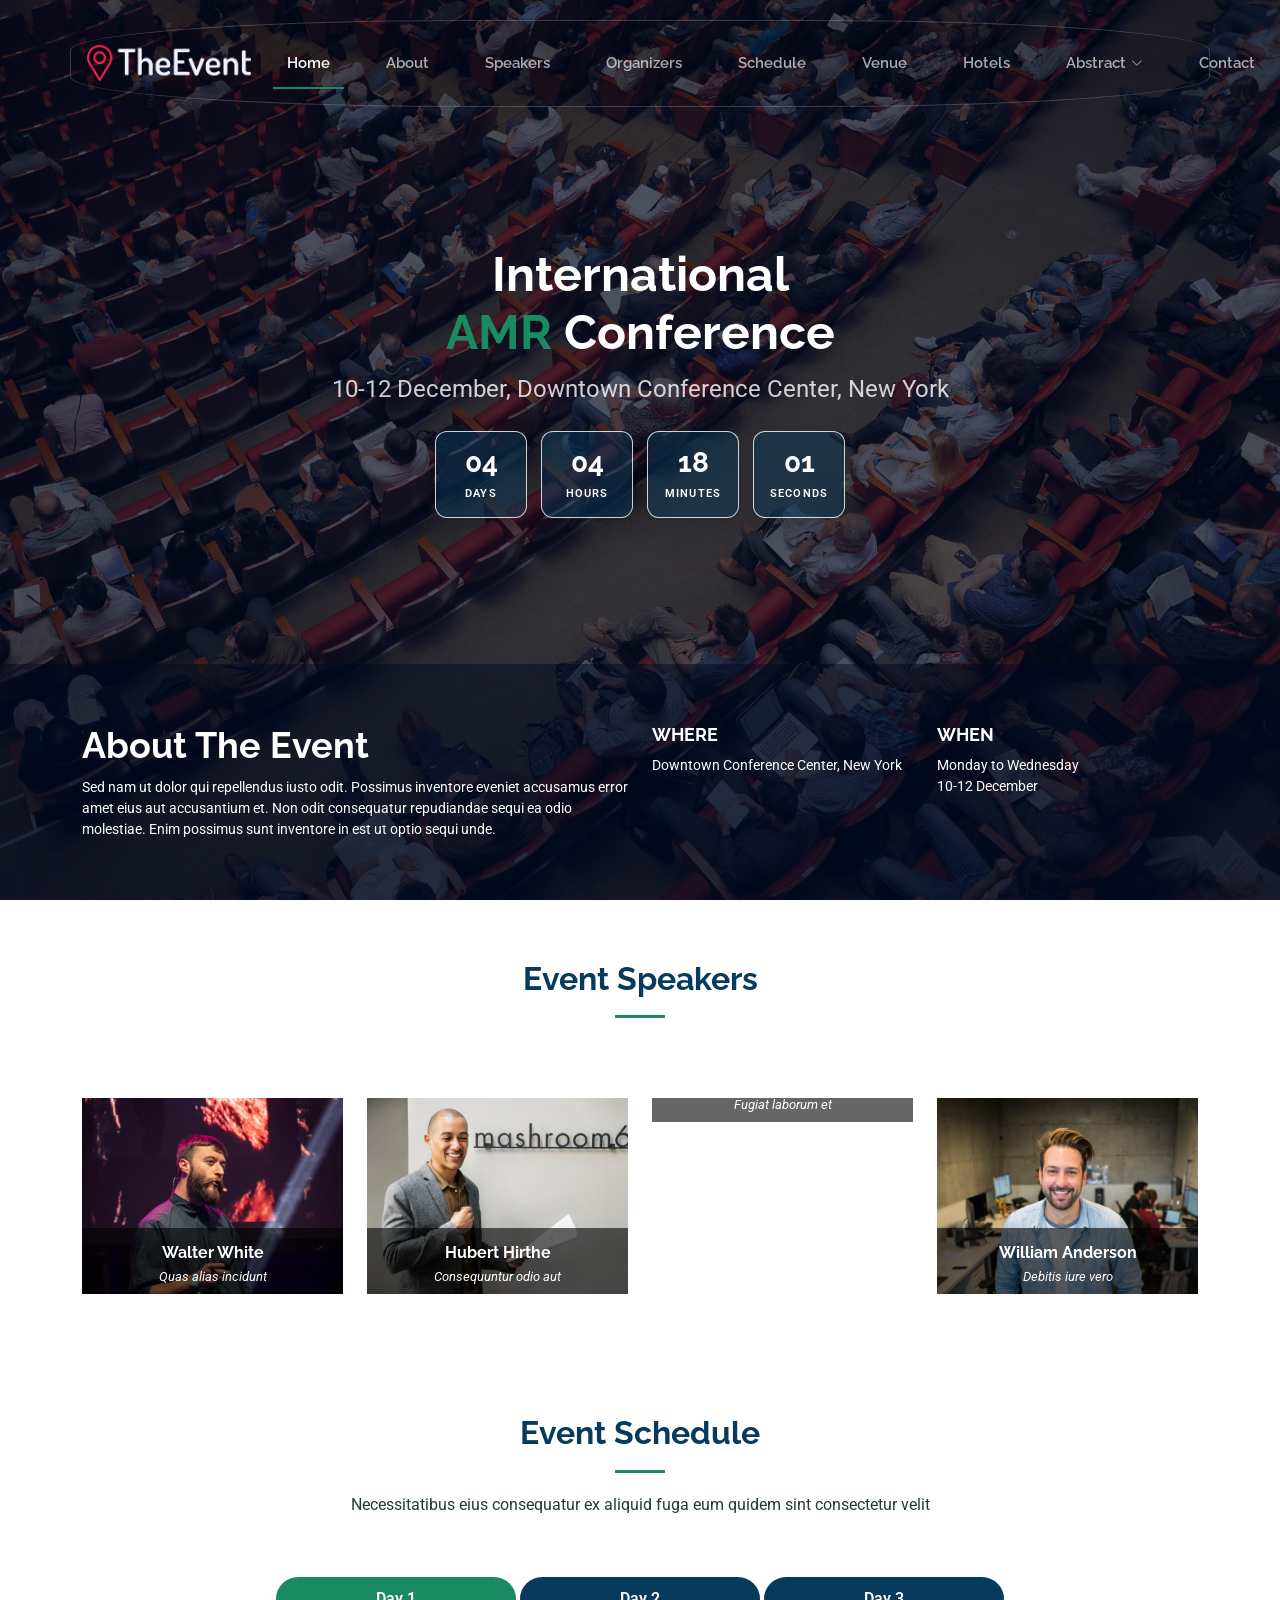
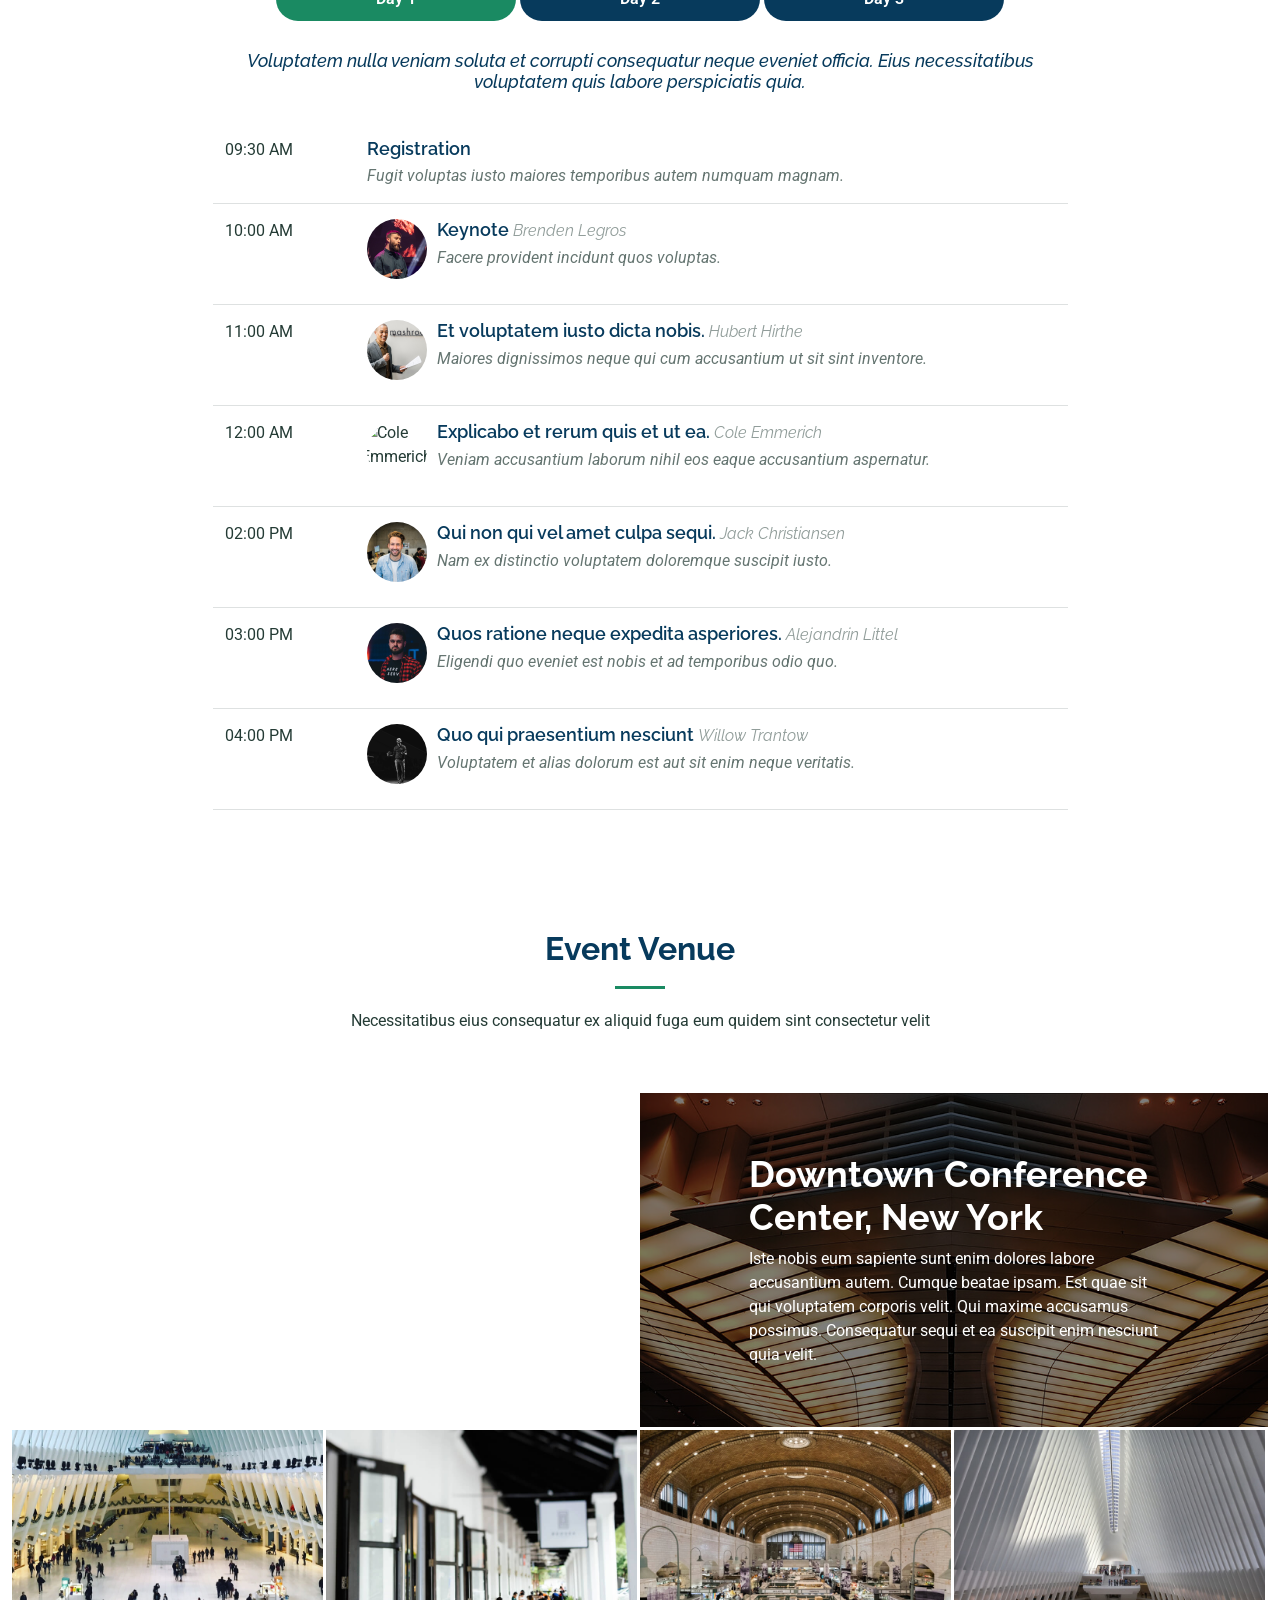
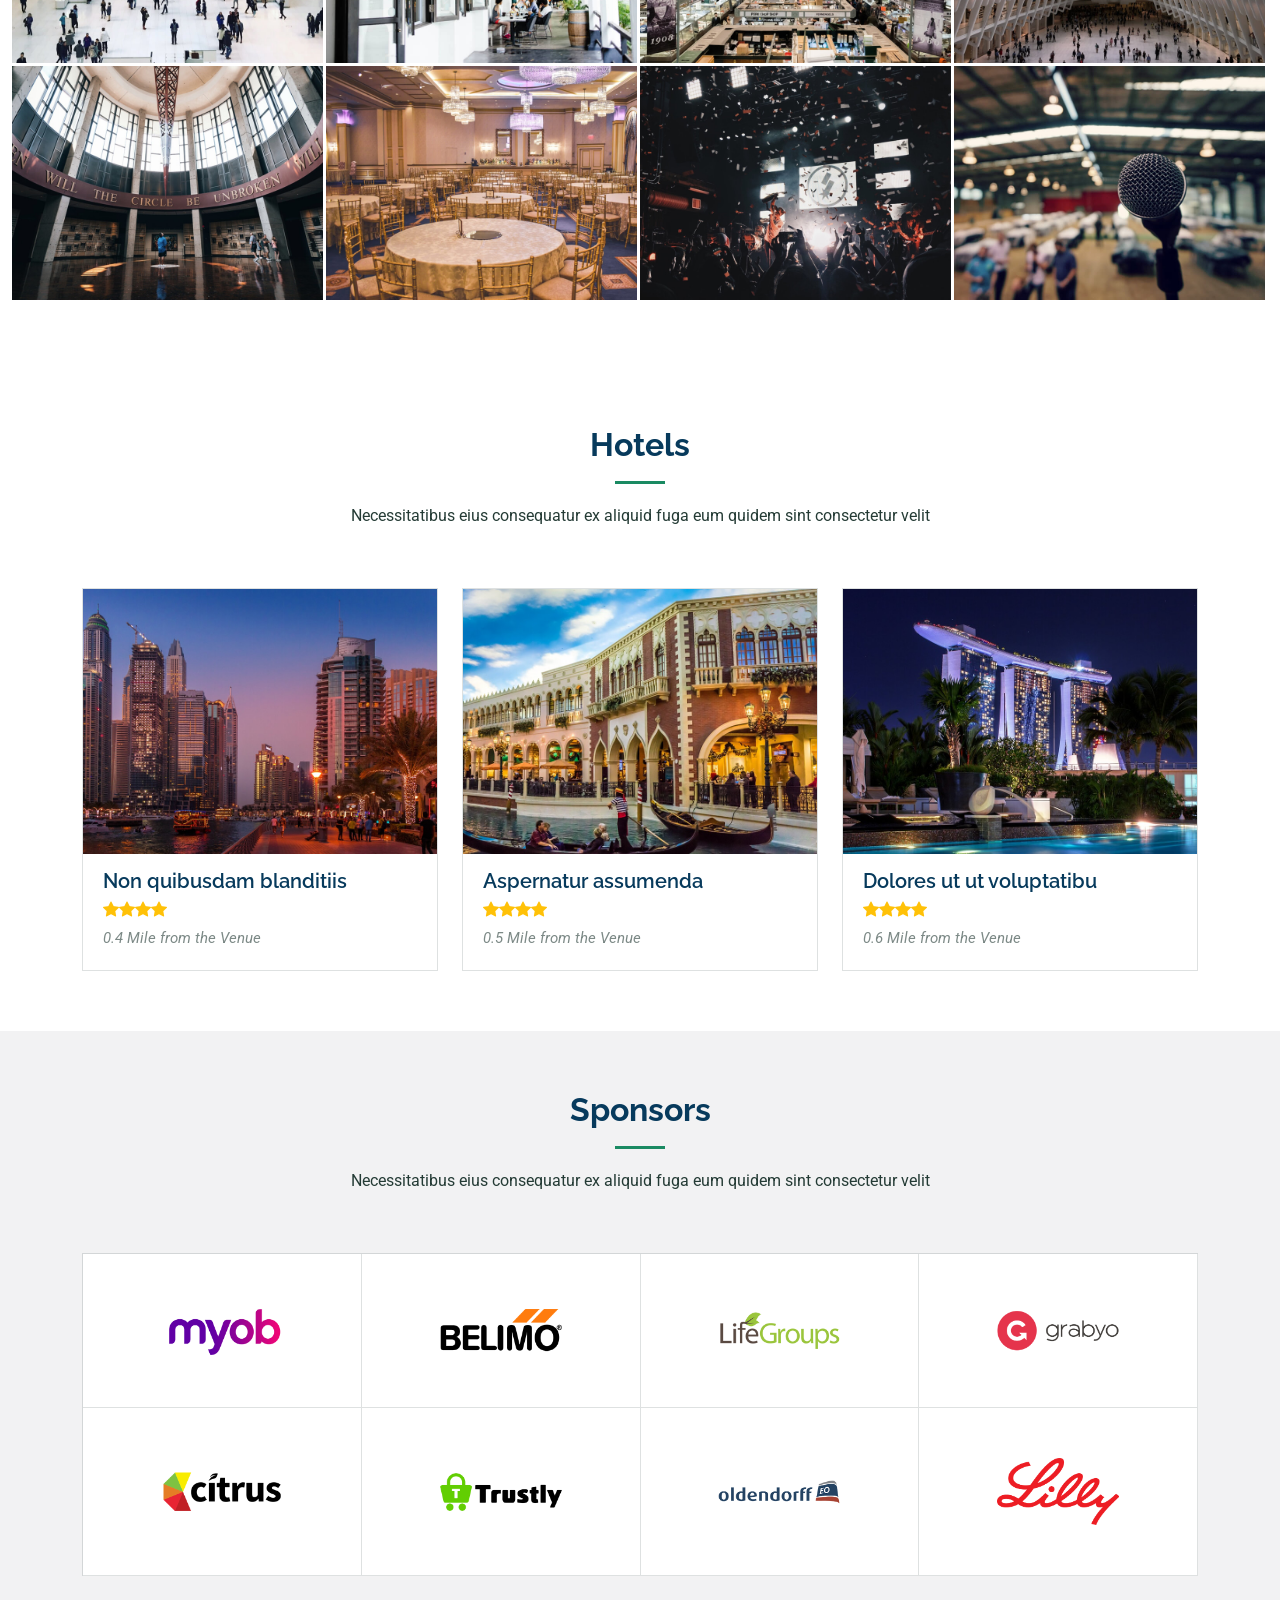
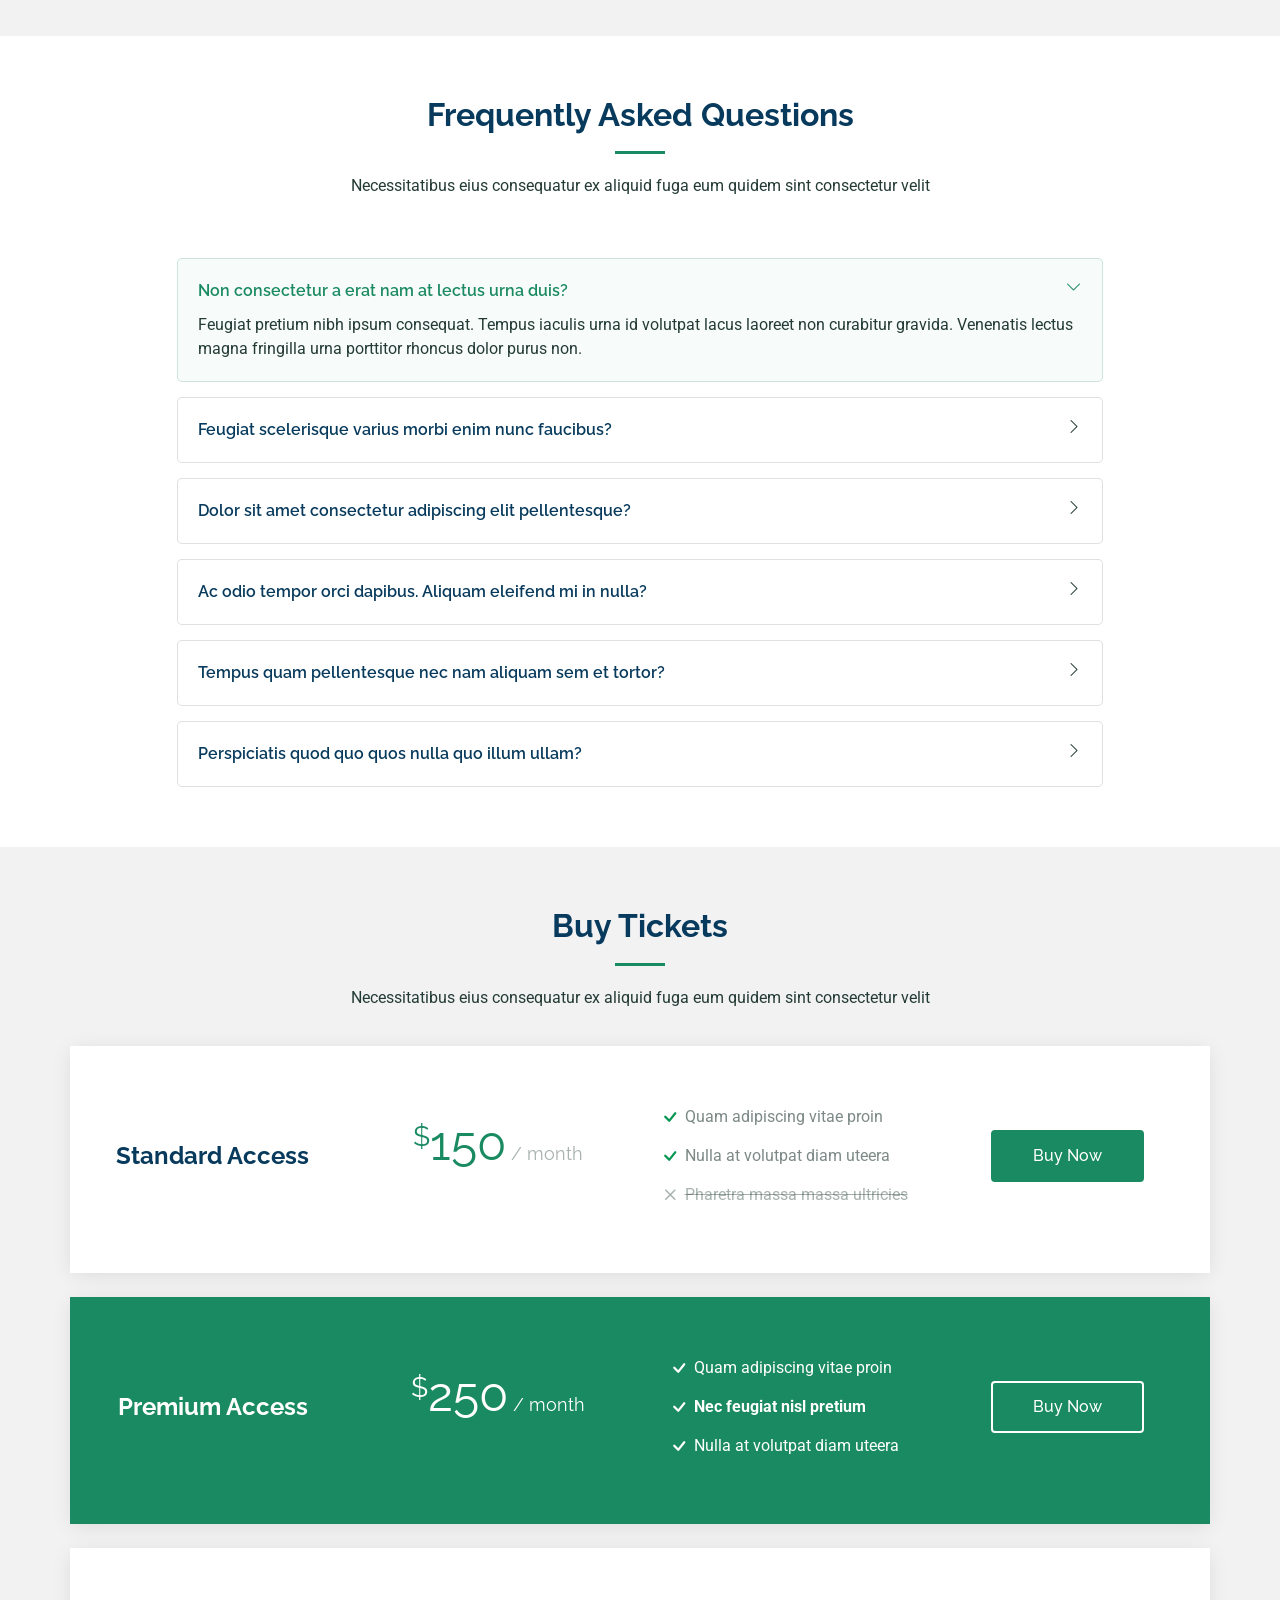
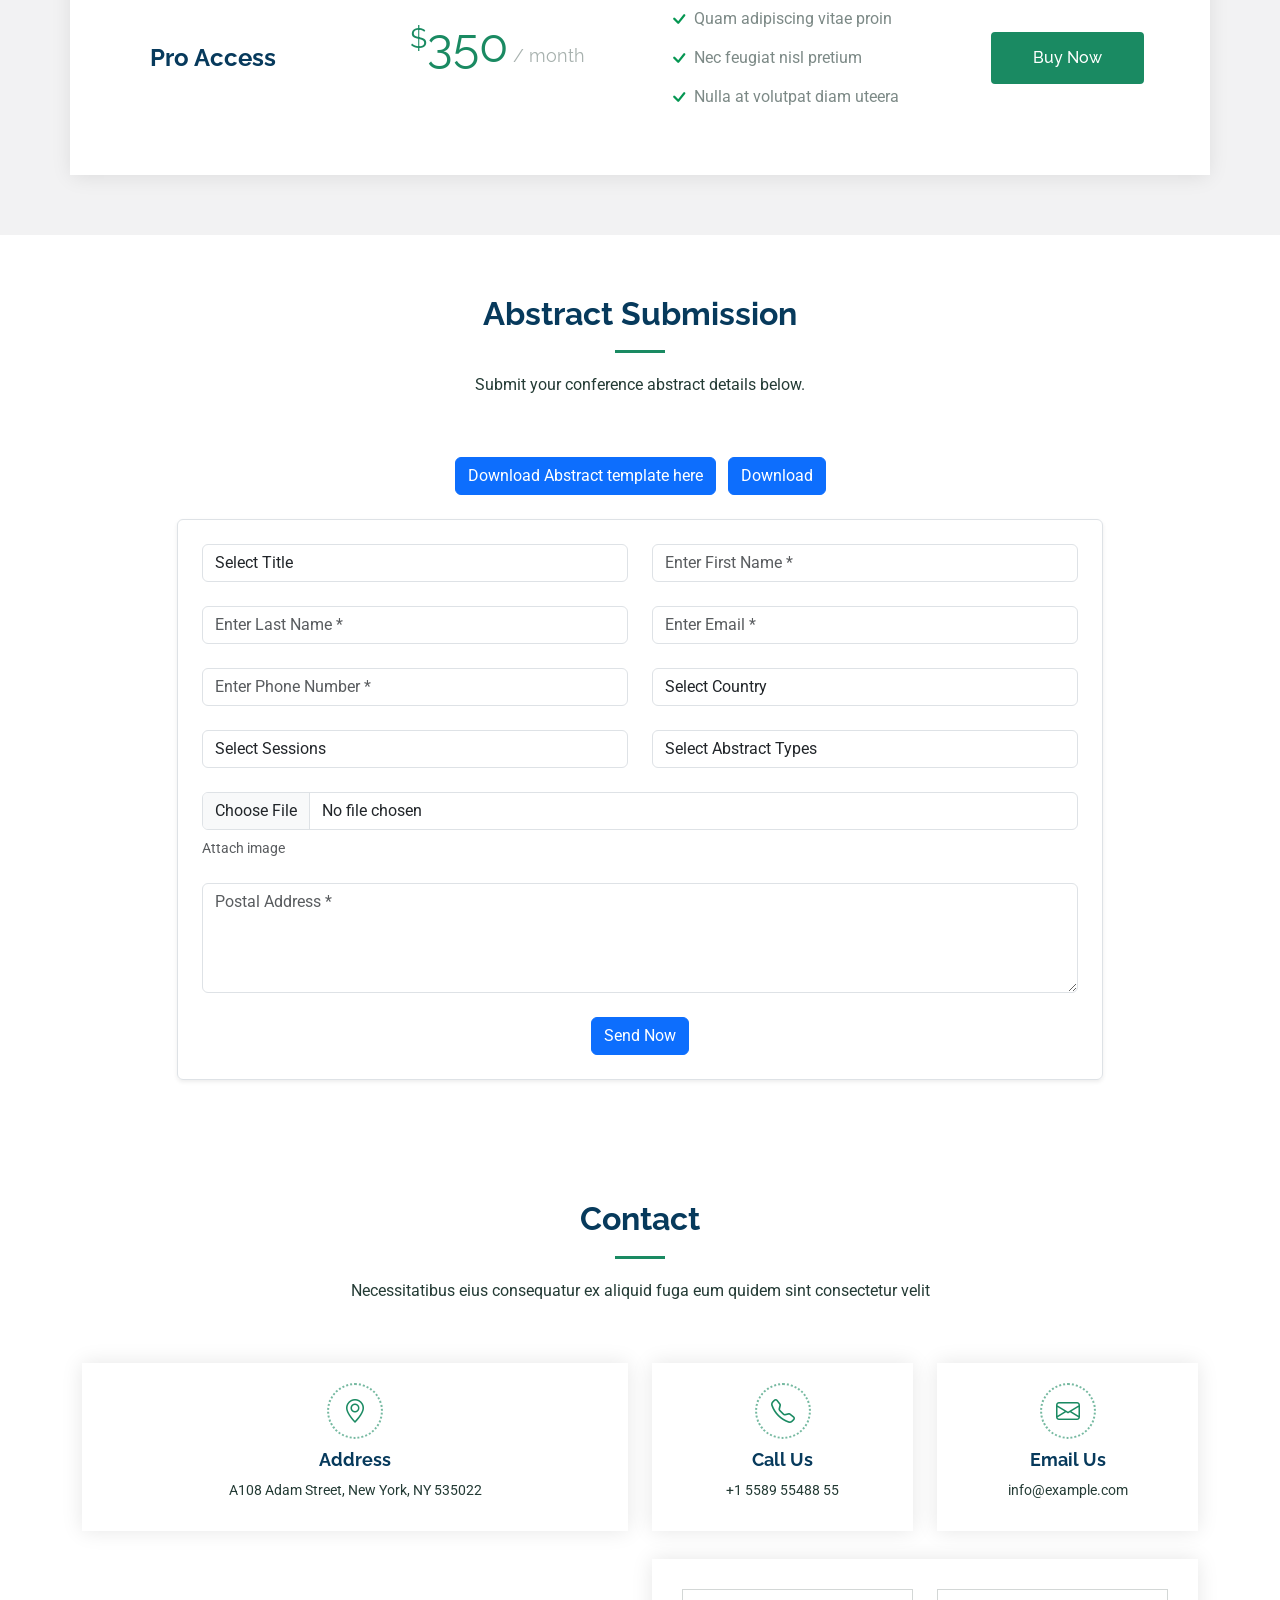
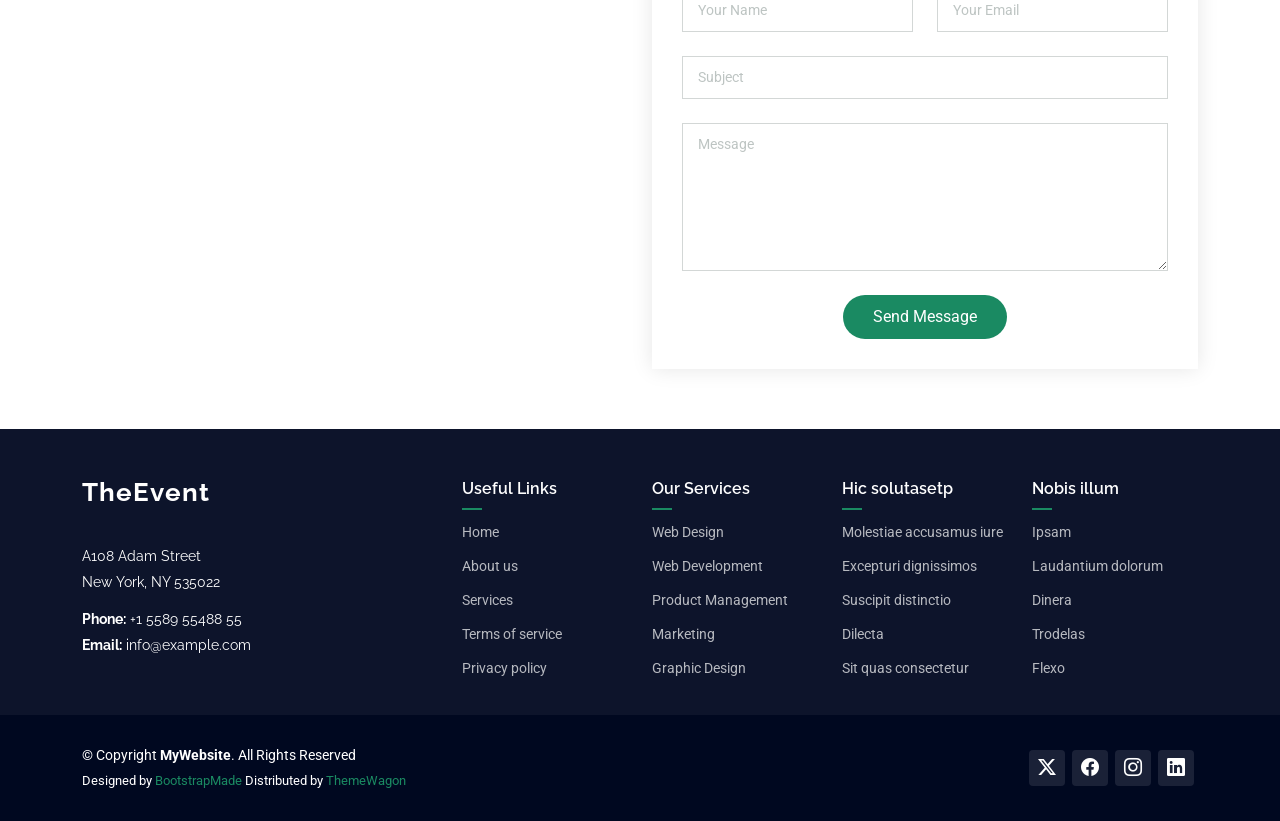
==== commit 810df132: "updated index.html" ====
--- a/index.html
+++ b/index.html
@@ -103,10 +103,6 @@
             </div>
           </div>
         </div>
-
-        <div data-aos="fade-up" data-aos-delay="300" class="">
-          <a href="https://www.youtube.com/watch?v=Y7f98aduVJ8" class="glightbox pulsating-play-btn mt-3"></a>
-        </div>
       </div>
 
       <div class="about-info mt-auto position-relative">
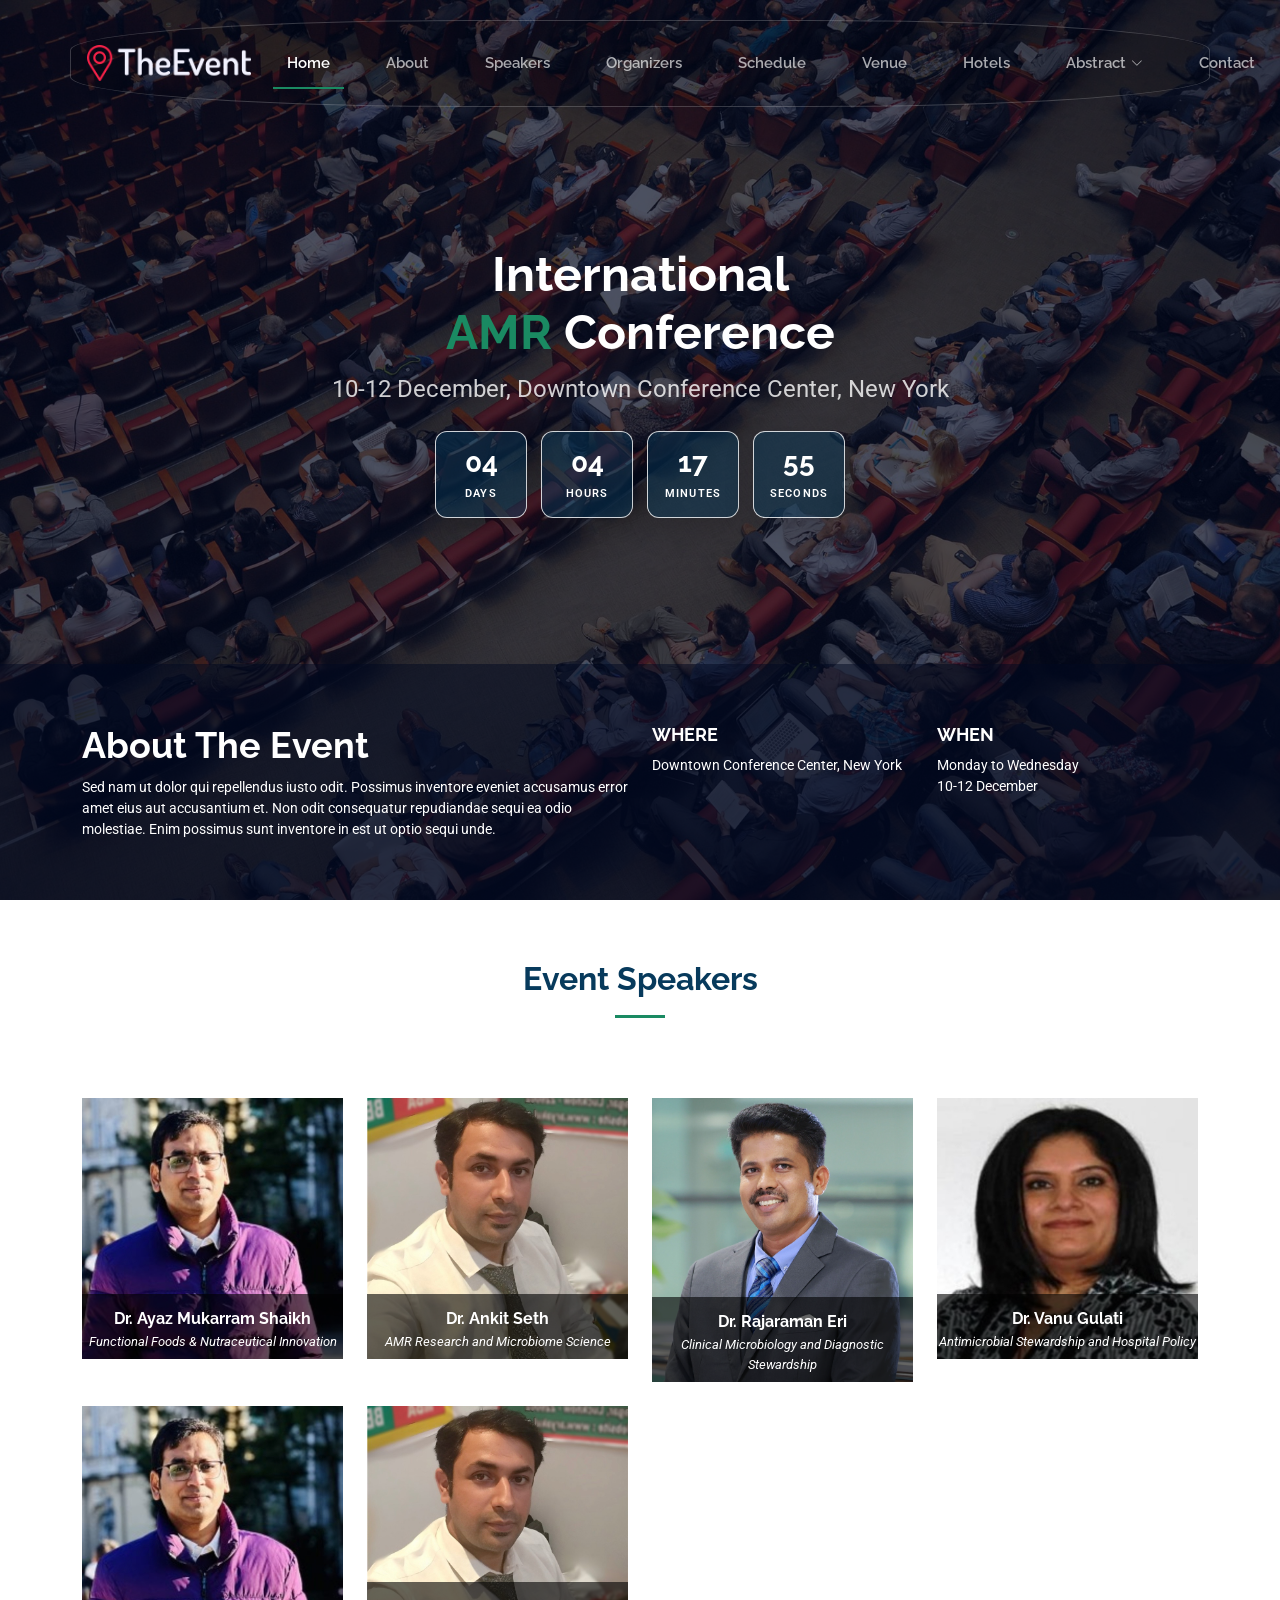
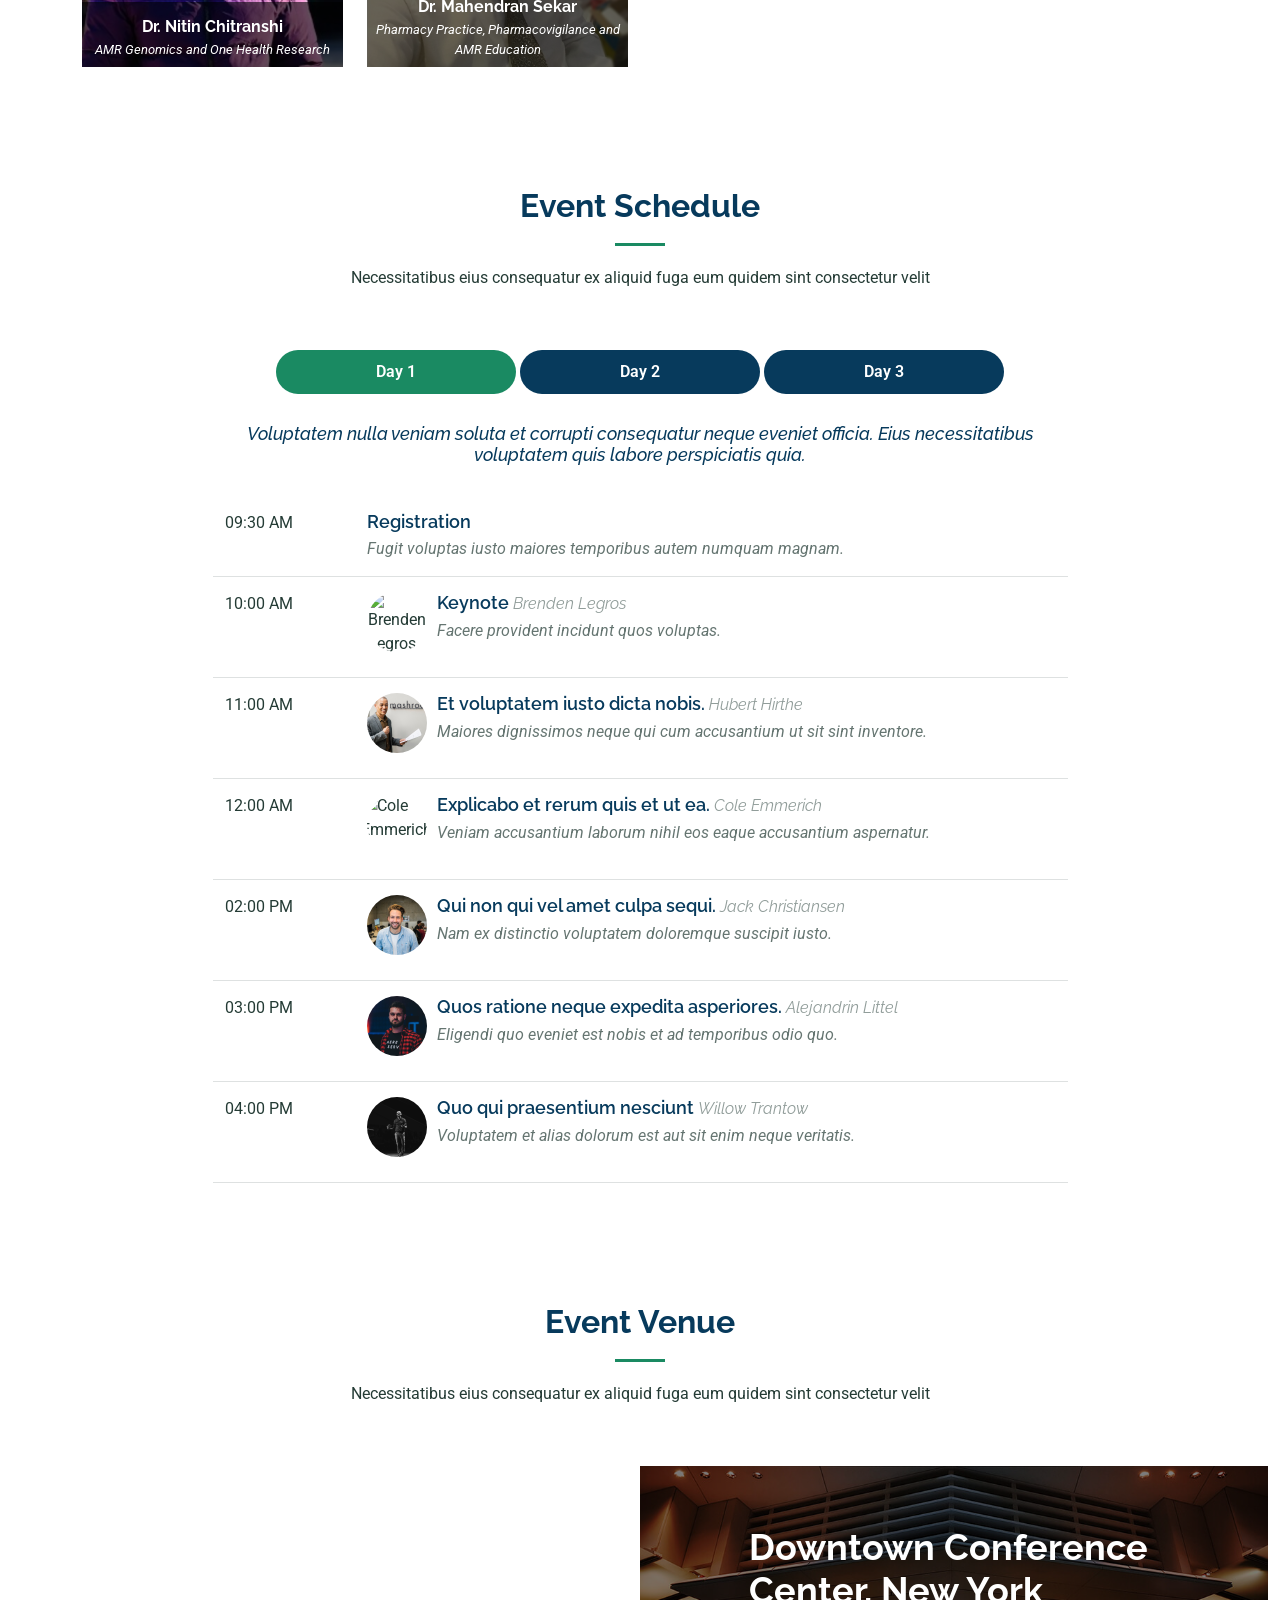
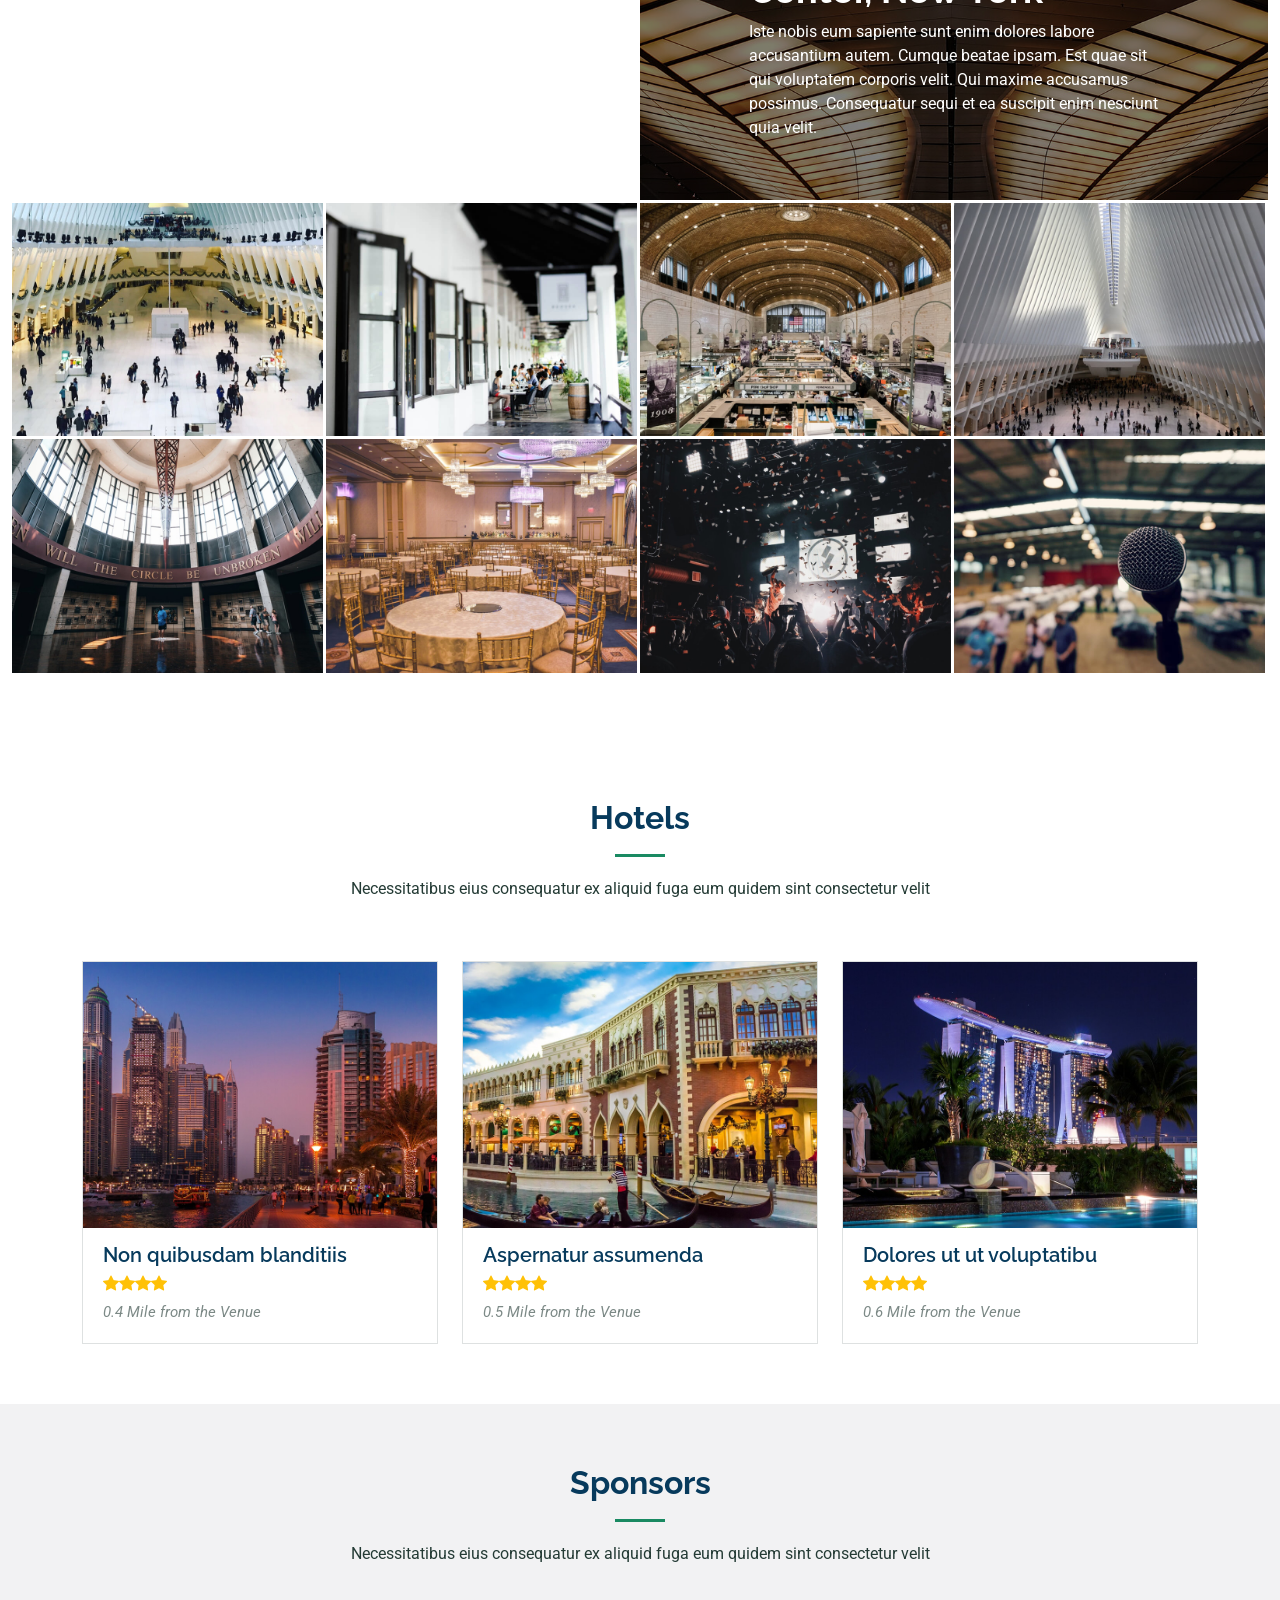
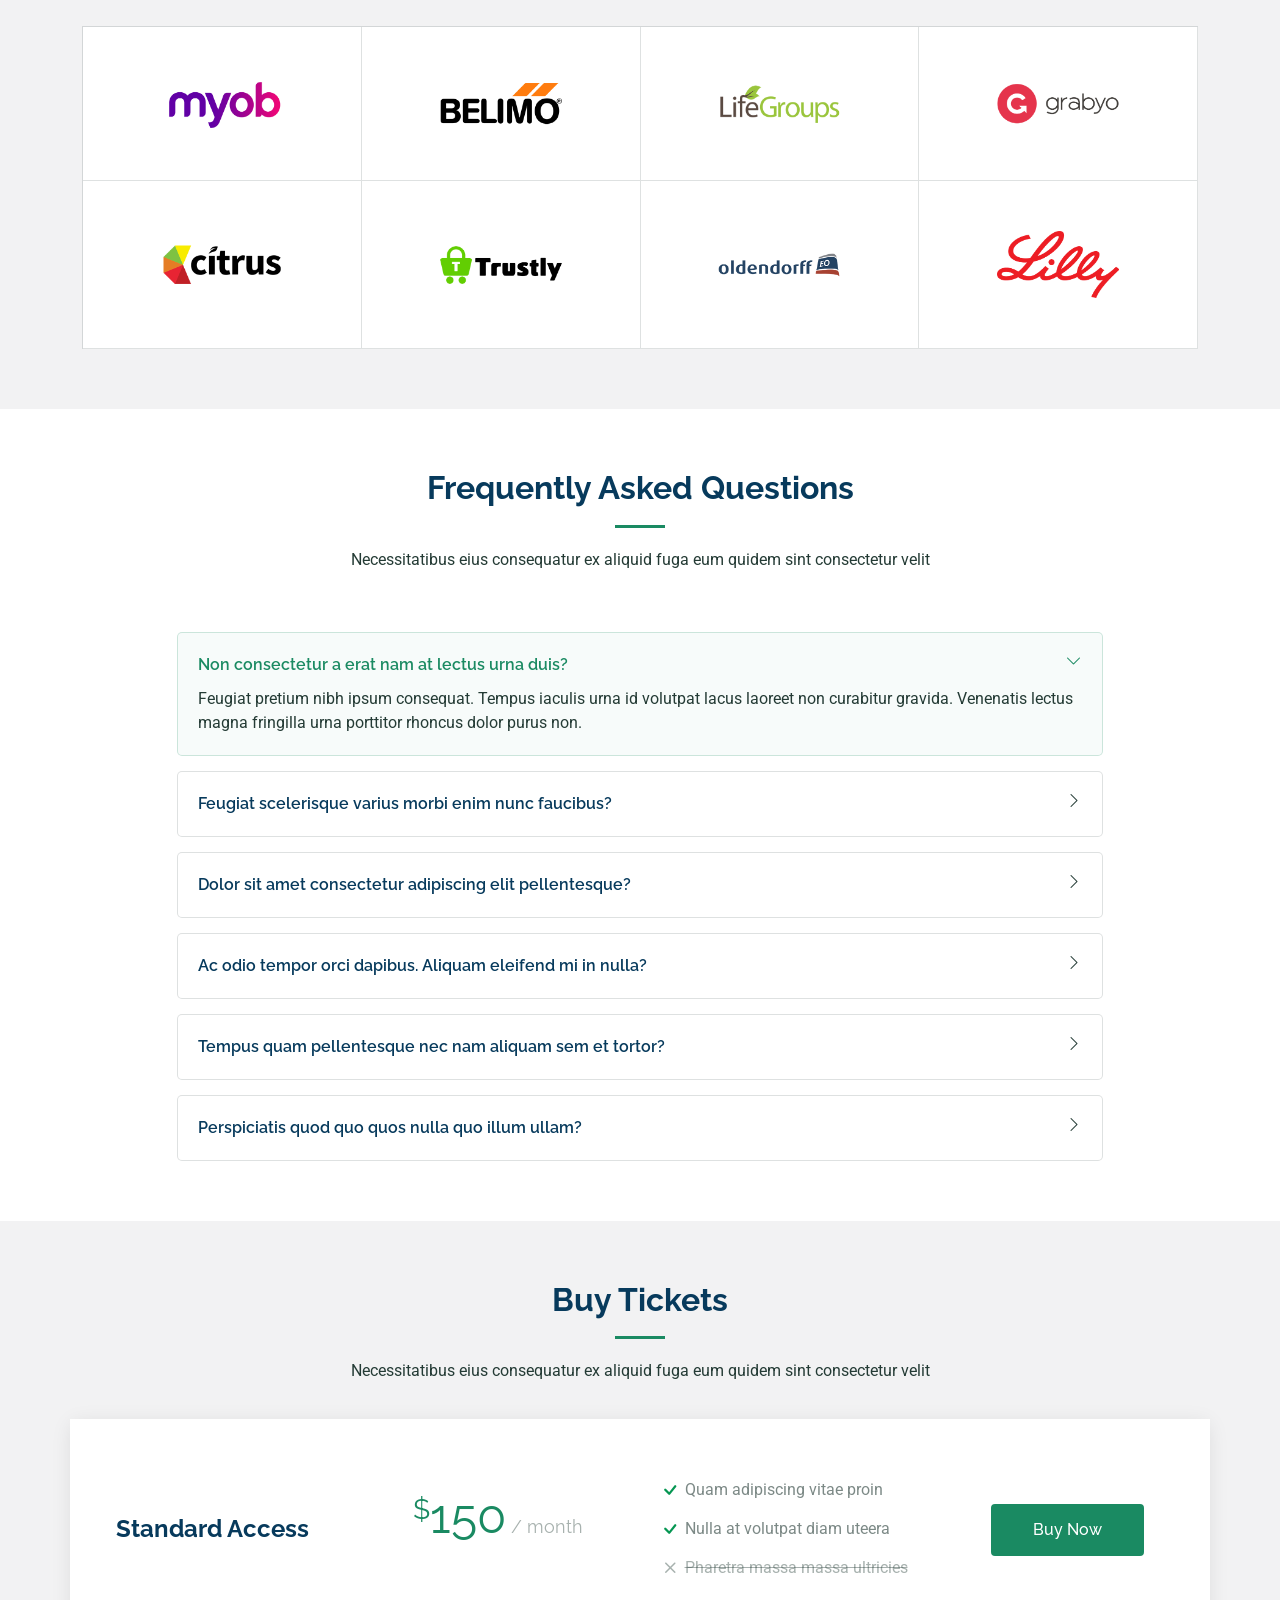
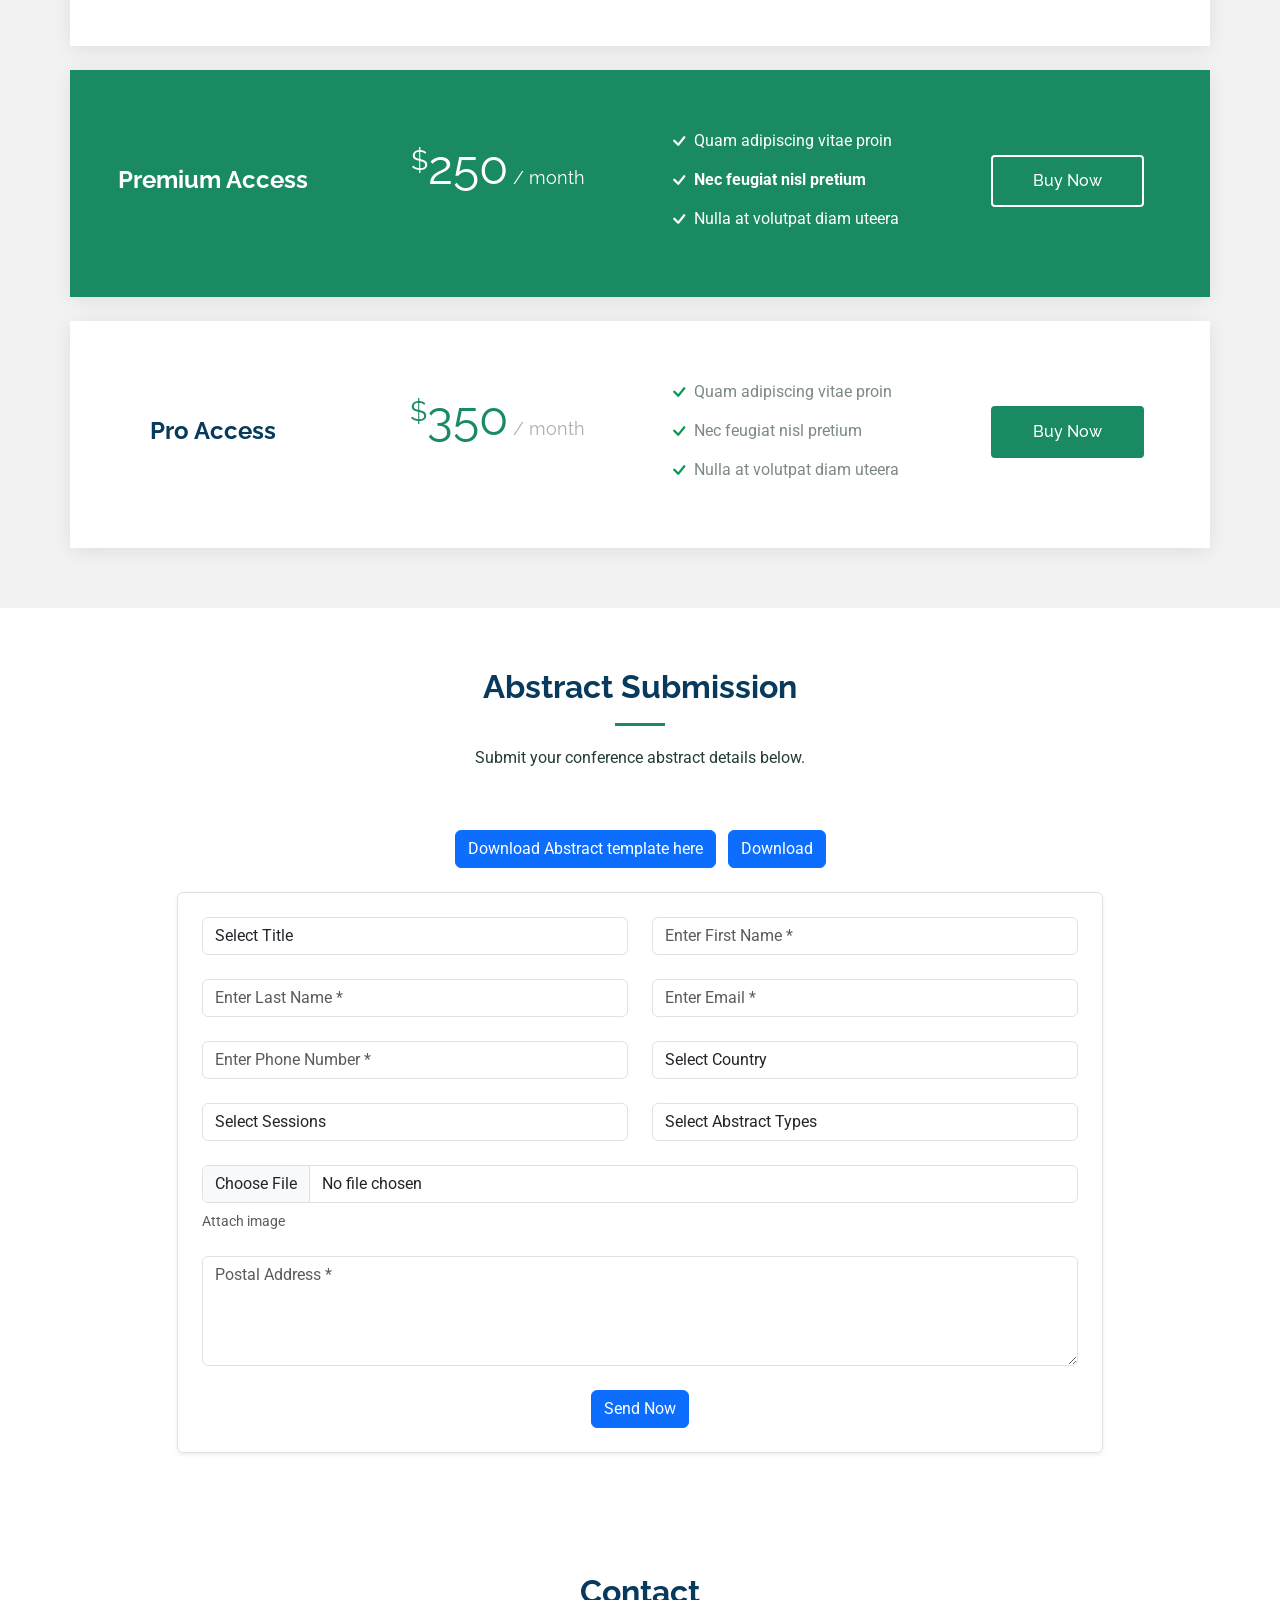
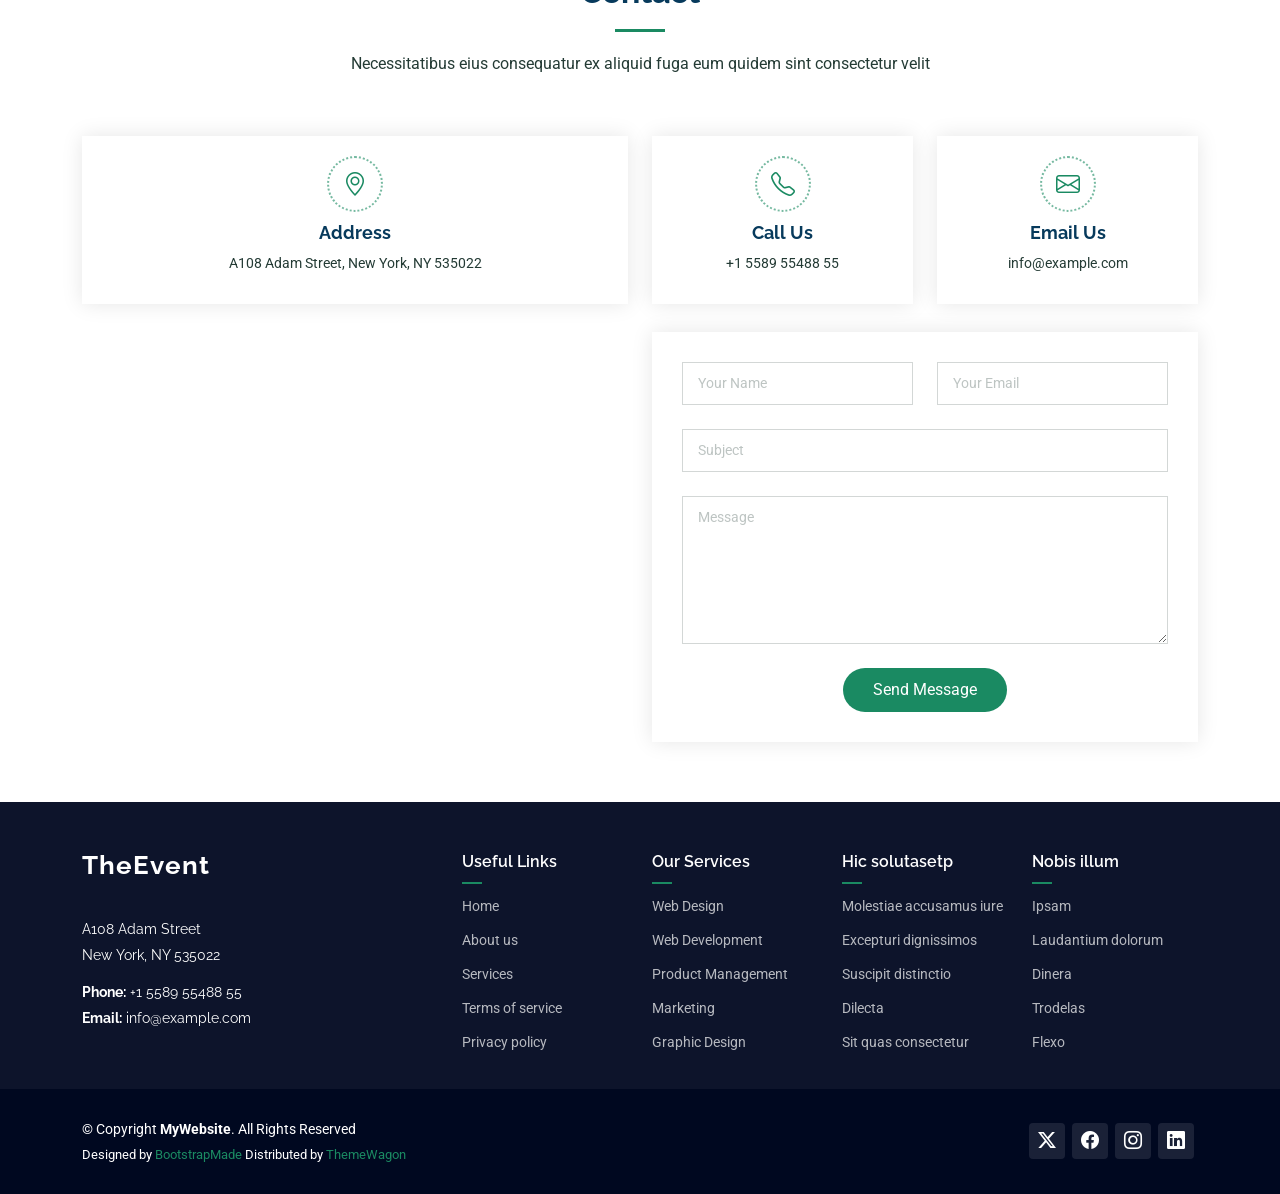
==== commit ecdc31a3: "Updated Speakers Images and Details" ====
--- a/index.html
+++ b/index.html
@@ -144,11 +144,11 @@
 
           <div class="col-xl-3 col-lg-4 col-md-6" data-aos="fade-up" data-aos-delay="100">
             <div class="member">
-              <img src="assets/img/speakers/speaker-1.jpg" class="img-fluid" alt="">
+              <img src="assets/img/speakers/speaker-1.jpeg" class="img-fluid" alt="">
               <div class="member-info">
                 <div class="member-info-content">
-                  <h4><a href="speaker-details.html">Walter White</a></h4>
-                  <span>Quas alias incidunt</span>
+                  <h4><a href="speaker-details.html?speaker=ayaz-mukarram-shaikh">Dr. Ayaz Mukarram Shaikh</a></h4>
+                  <span>Functional Foods &amp; Nutraceutical Innovation</span>
                 </div>
                 <div class="social">
                   <a href=""><i class="bi bi-twitter-x"></i></a>
@@ -162,11 +162,11 @@
 
           <div class="col-xl-3 col-lg-4 col-md-6" data-aos="fade-up" data-aos-delay="200">
             <div class="member">
-              <img src="assets/img/speakers/speaker-2.jpg" class="img-fluid" alt="">
+              <img src="assets/img/speakers/speaker-2.jpeg" class="img-fluid" alt="">
               <div class="member-info">
                 <div class="member-info-content">
-                  <h4><a href="speaker-details.html">Hubert Hirthe</a></h4>
-                  <span>Consequuntur odio aut</span>
+                  <h4><a href="speaker-details.html?speaker=ankit-seth">Dr. Ankit Seth</a></h4>
+                  <span>AMR Research and Microbiome Science</span>
                 </div>
                 <div class="social">
                   <a href=""><i class="bi bi-twitter-x"></i></a>
@@ -180,11 +180,11 @@
 
           <div class="col-xl-3 col-lg-4 col-md-6" data-aos="fade-up" data-aos-delay="300">
             <div class="member">
-              <img src="assets/img/speakers/speaker-3.jpg" class="img-fluid" alt="">
+              <img src="assets/img/speakers/speaker-3.jpeg" class="img-fluid" alt="">
               <div class="member-info">
                 <div class="member-info-content">
-                  <h4><a href="speaker-details.html">Amanda Jepson</a></h4>
-                  <span>Fugiat laborum et</span>
+                  <h4><a href="speaker-details.html?speaker=rajaraman-eri">Dr. Rajaraman Eri</a></h4>
+                  <span>Clinical Microbiology and Diagnostic Stewardship</span>
                 </div>
                 <div class="social">
                   <a href=""><i class="bi bi-twitter-x"></i></a>
@@ -198,11 +198,47 @@
 
           <div class="col-xl-3 col-lg-4 col-md-6" data-aos="fade-up" data-aos-delay="400">
             <div class="member">
-              <img src="assets/img/speakers/speaker-4.jpg" class="img-fluid" alt="">
+              <img src="assets/img/speakers/speaker-4.jpeg" class="img-fluid" alt="">
               <div class="member-info">
                 <div class="member-info-content">
-                  <h4><a href="speaker-details.html">William Anderson</a></h4>
-                  <span>Debitis iure vero</span>
+                  <h4><a href="speaker-details.html?speaker=vanu-gulati">Dr. Vanu Gulati</a></h4>
+                  <span>Antimicrobial Stewardship and Hospital Policy</span>
+                </div>
+                <div class="social">
+                  <a href=""><i class="bi bi-twitter-x"></i></a>
+                  <a href=""><i class="bi bi-facebook"></i></a>
+                  <a href=""><i class="bi bi-instagram"></i></a>
+                  <a href=""><i class="bi bi-linkedin"></i></a>
+                </div>
+              </div>
+            </div>
+          </div><!-- End Team Member -->
+
+          <div class="col-xl-3 col-lg-4 col-md-6" data-aos="fade-up" data-aos-delay="500">
+            <div class="member">
+              <img src="assets/img/speakers/speaker-7.jpeg" class="img-fluid" alt="">
+              <div class="member-info">
+                <div class="member-info-content">
+                  <h4><a href="speaker-details.html?speaker=nitin-chitranshi">Dr. Nitin Chitranshi</a></h4>
+                  <span>AMR Genomics and One Health Research</span>
+                </div>
+                <div class="social">
+                  <a href=""><i class="bi bi-twitter-x"></i></a>
+                  <a href=""><i class="bi bi-facebook"></i></a>
+                  <a href=""><i class="bi bi-instagram"></i></a>
+                  <a href=""><i class="bi bi-linkedin"></i></a>
+                </div>
+              </div>
+            </div>
+          </div><!-- End Team Member -->
+
+          <div class="col-xl-3 col-lg-4 col-md-6" data-aos="fade-up" data-aos-delay="600">
+            <div class="member">
+              <img src="assets/img/speakers/speaker-8.jpeg" class="img-fluid" alt="">
+              <div class="member-info">
+                <div class="member-info-content">
+                  <h4><a href="speaker-details.html?speaker=mahendran-sekar">Dr. Mahendran Sekar</a></h4>
+                  <span>Pharmacy Practice, Pharmacovigilance and AMR Education</span>
                 </div>
                 <div class="social">
                   <a href=""><i class="bi bi-twitter-x"></i></a>
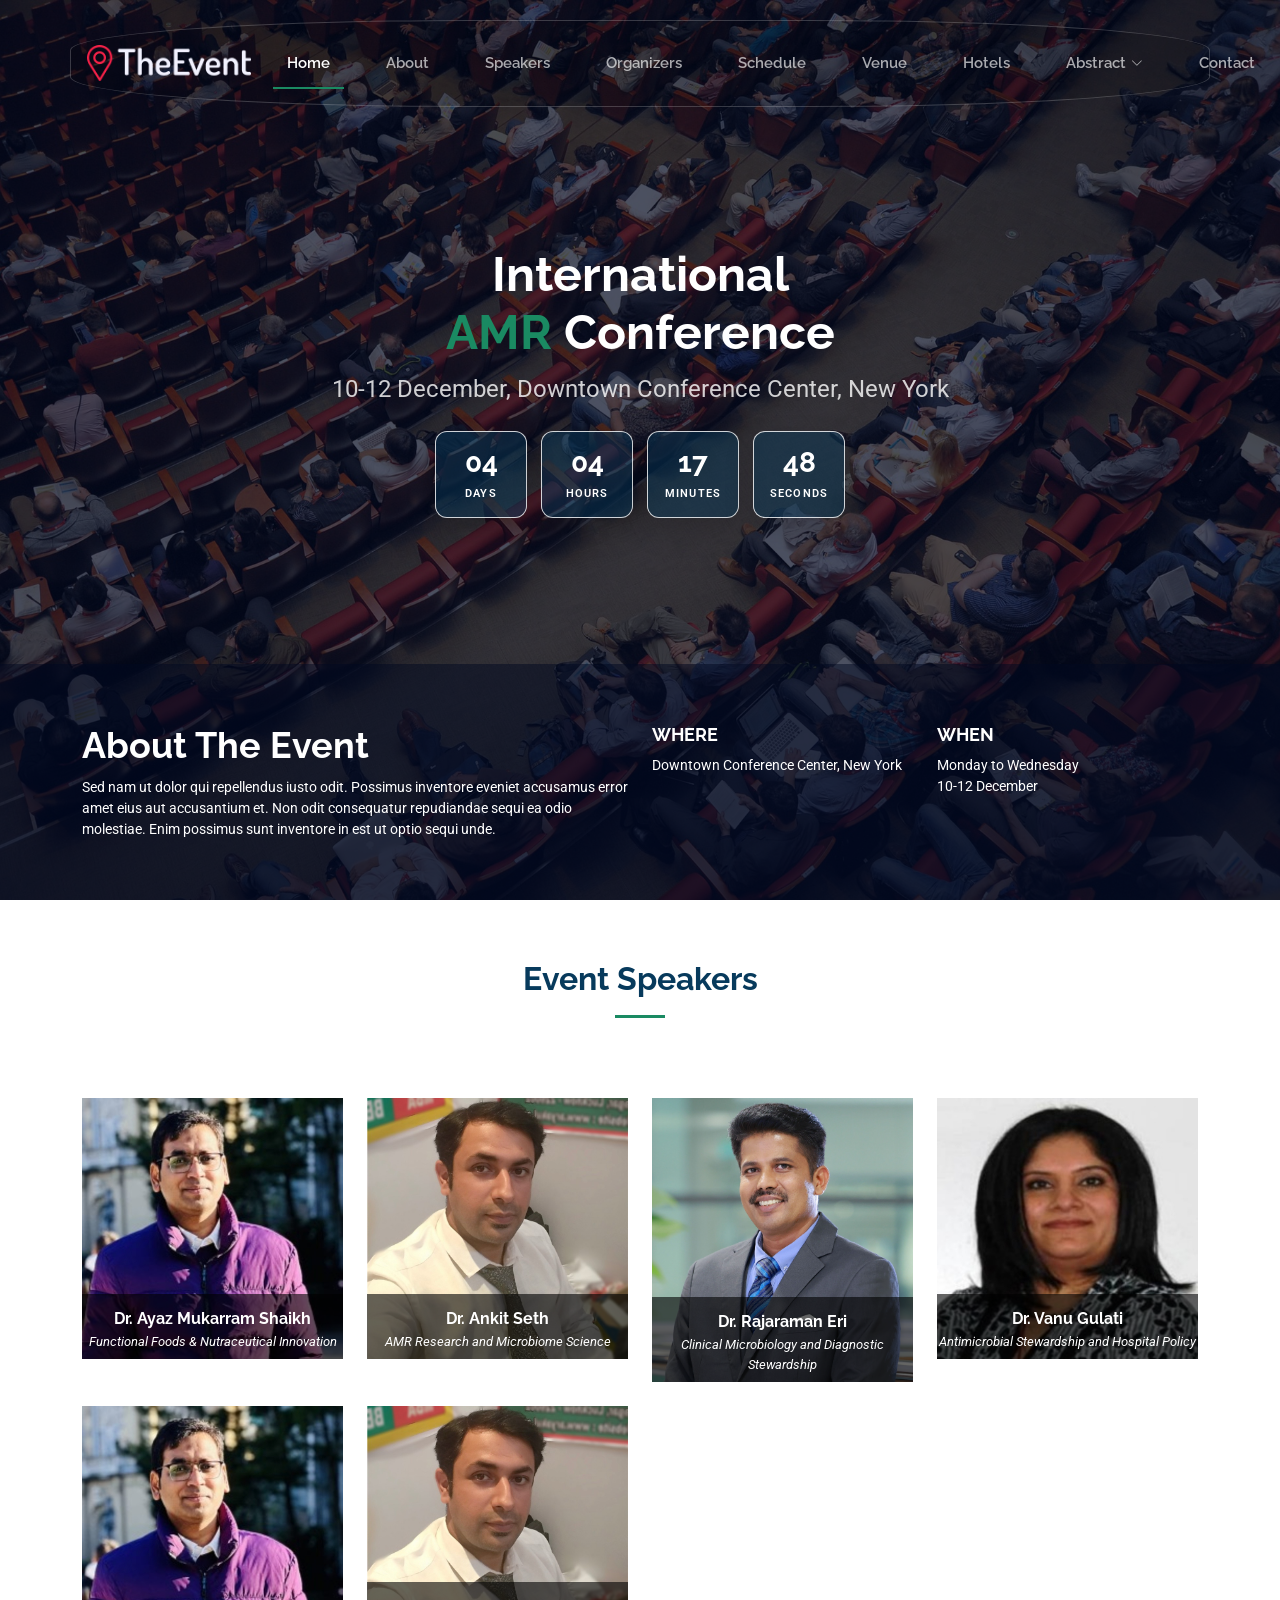
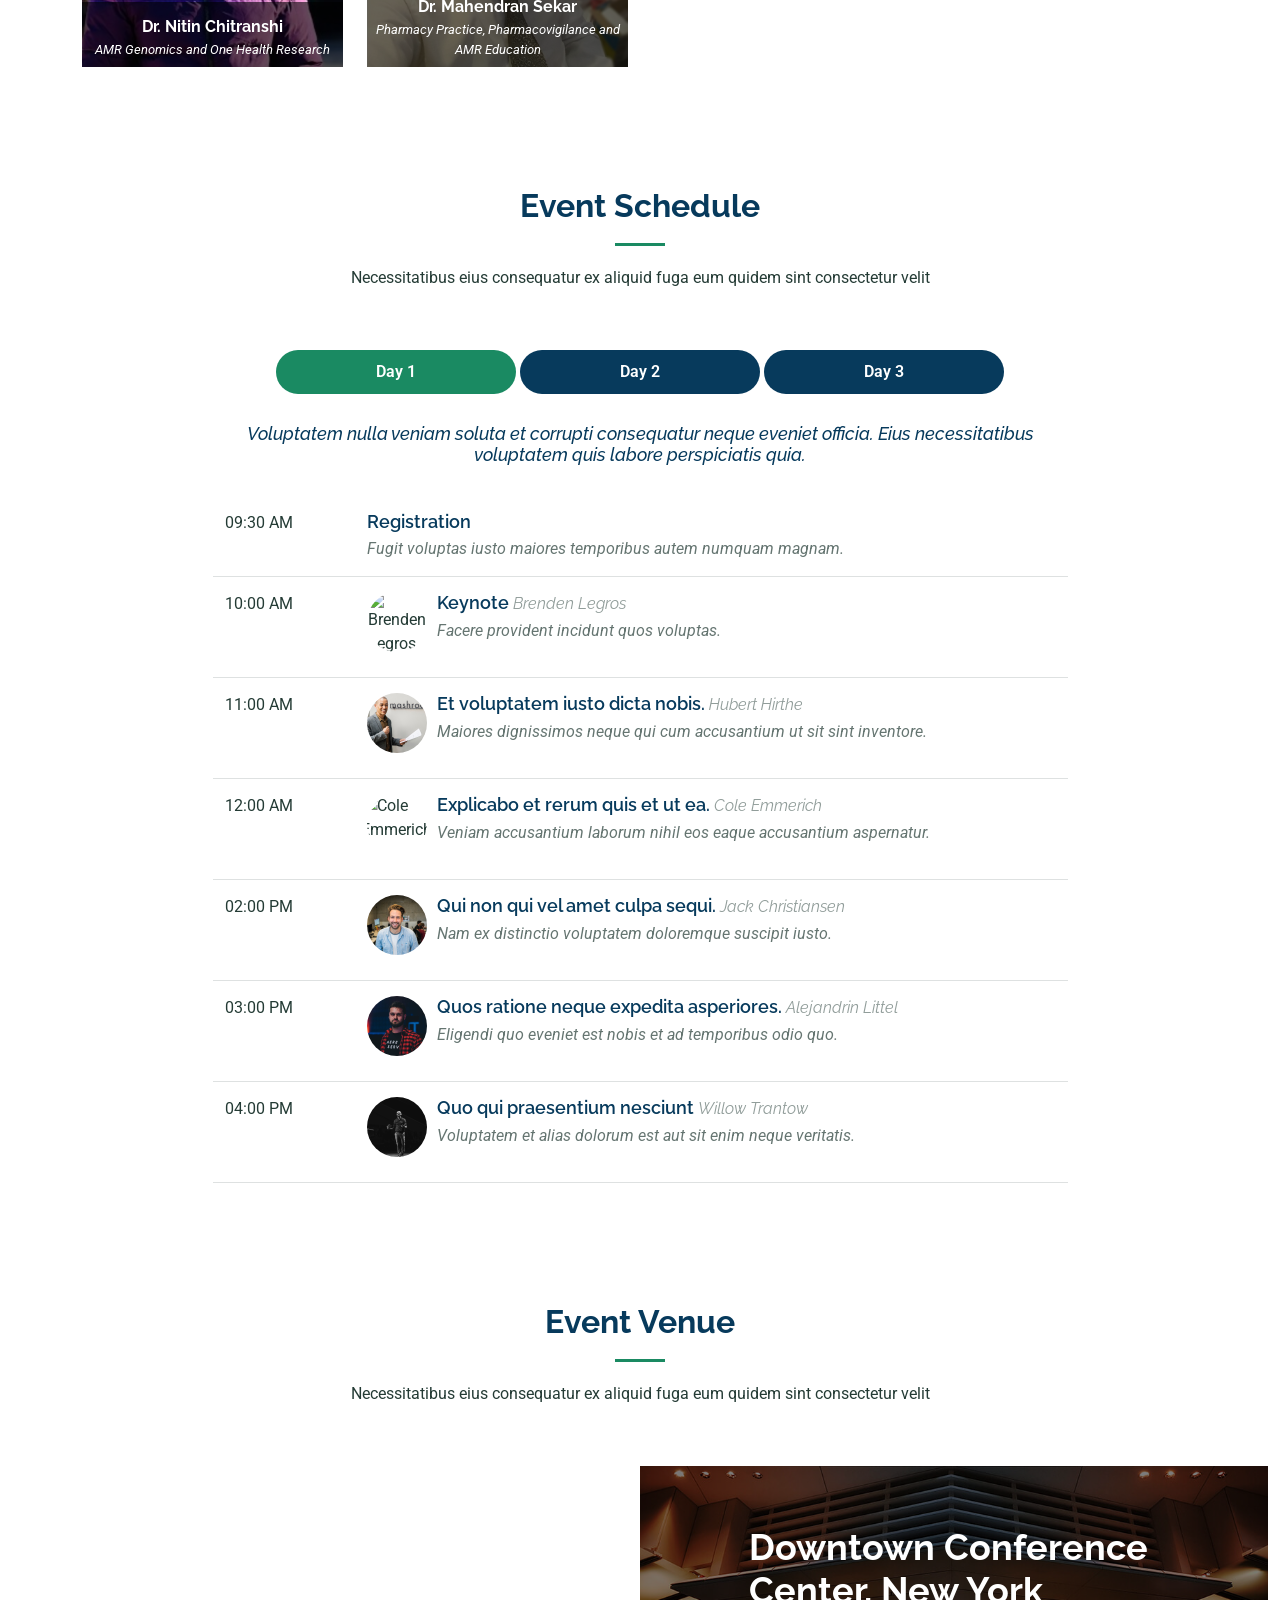
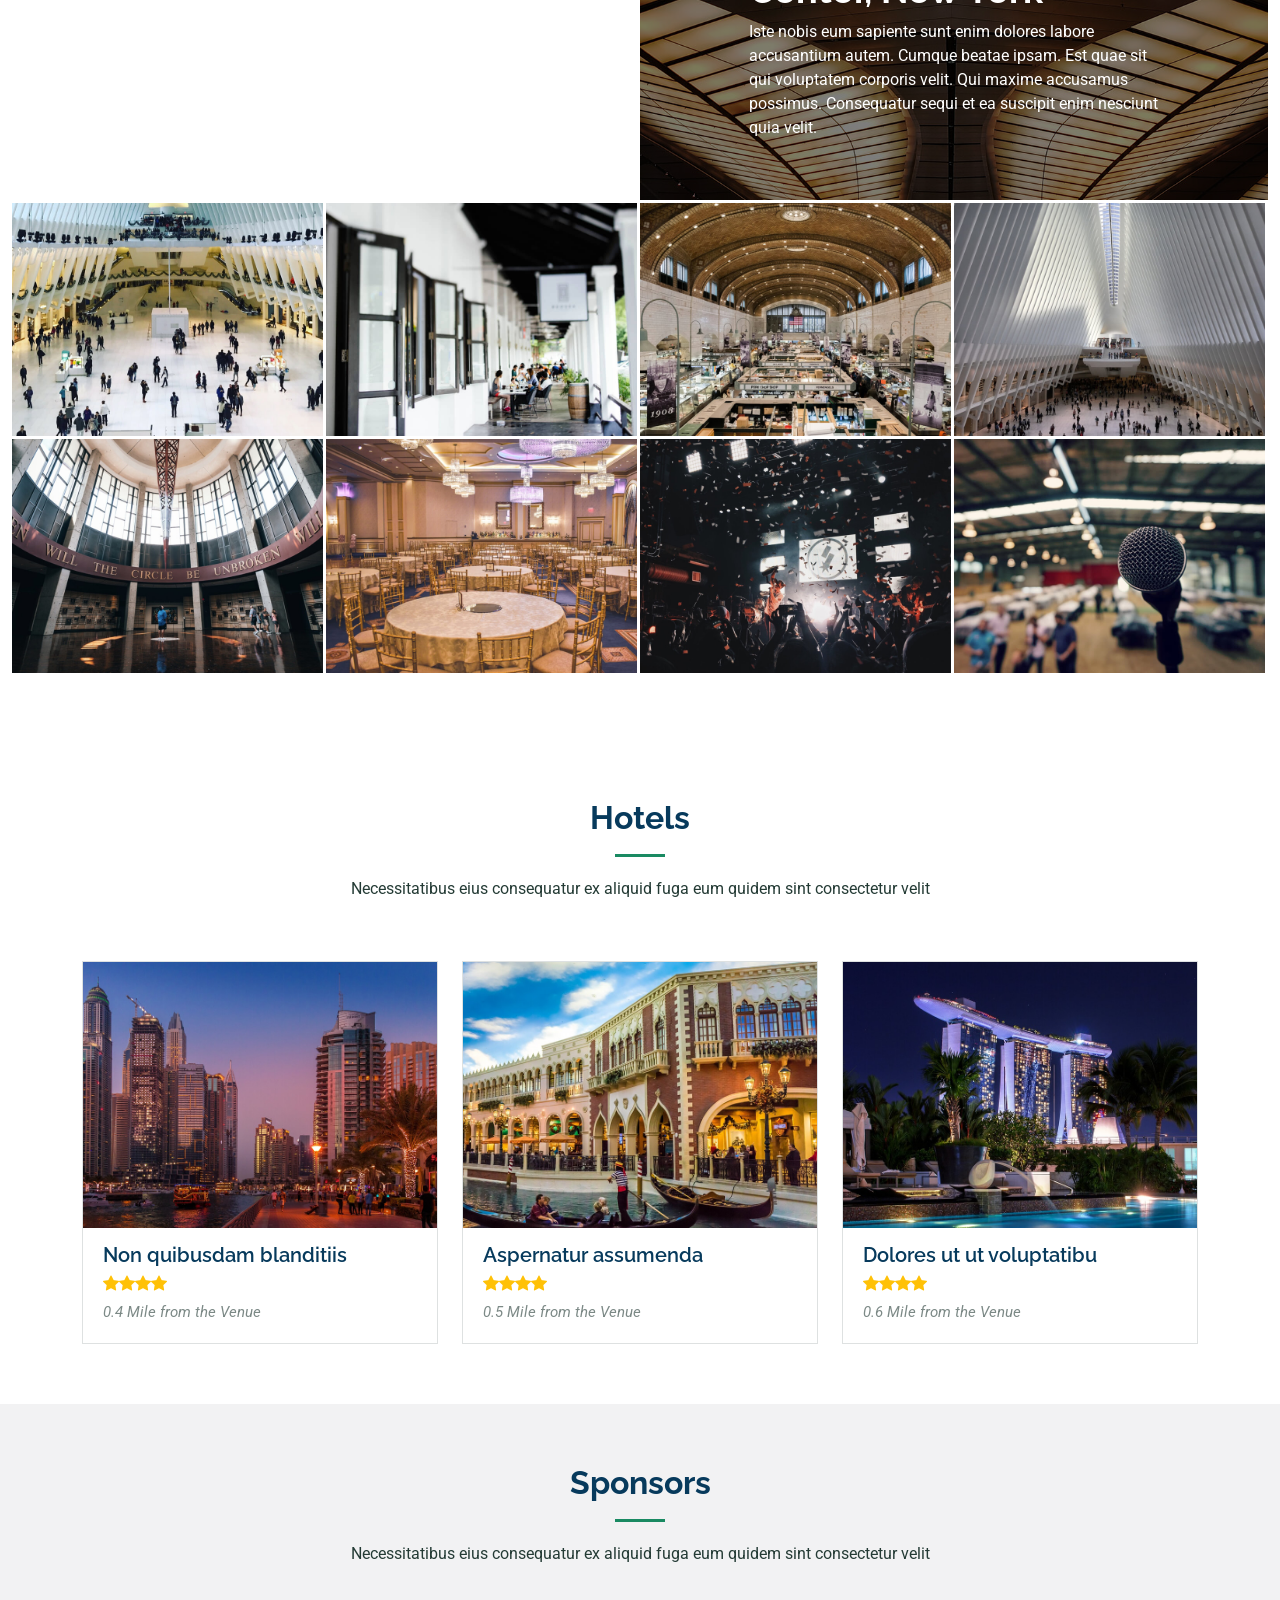
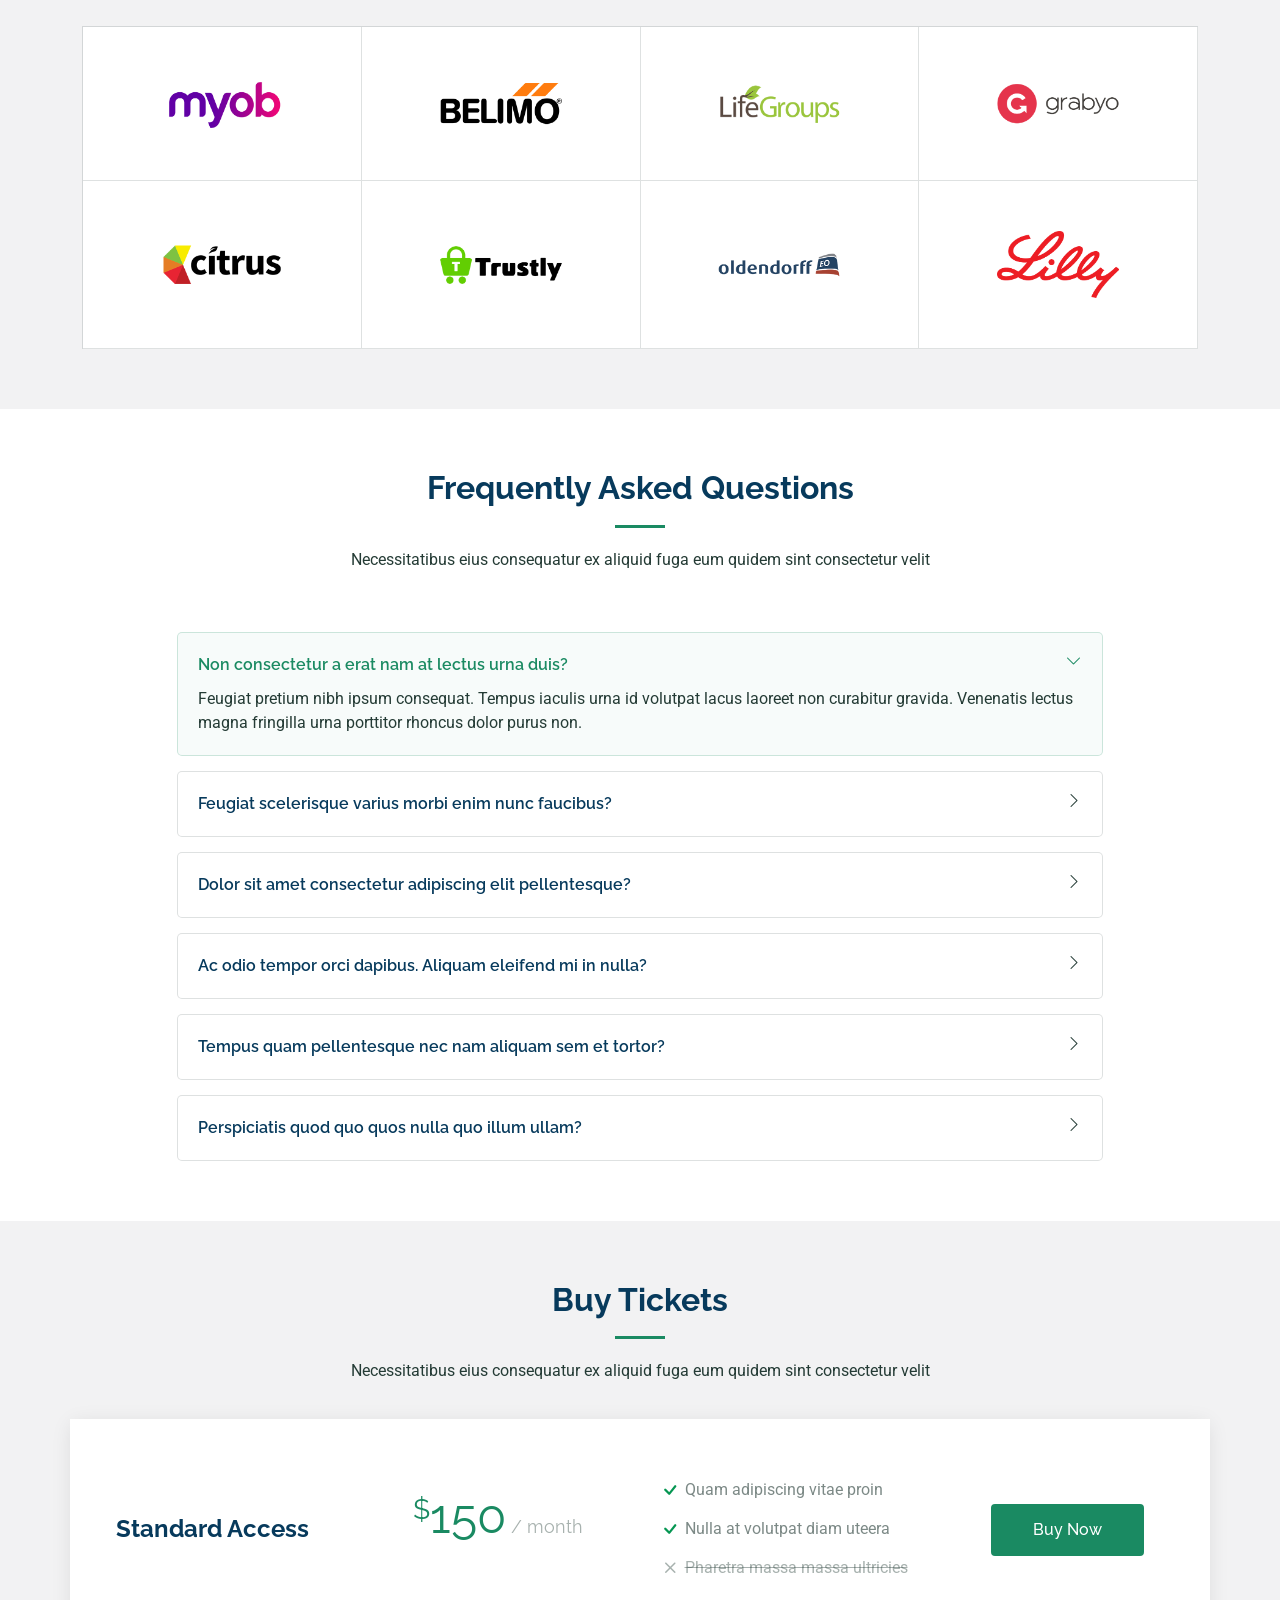
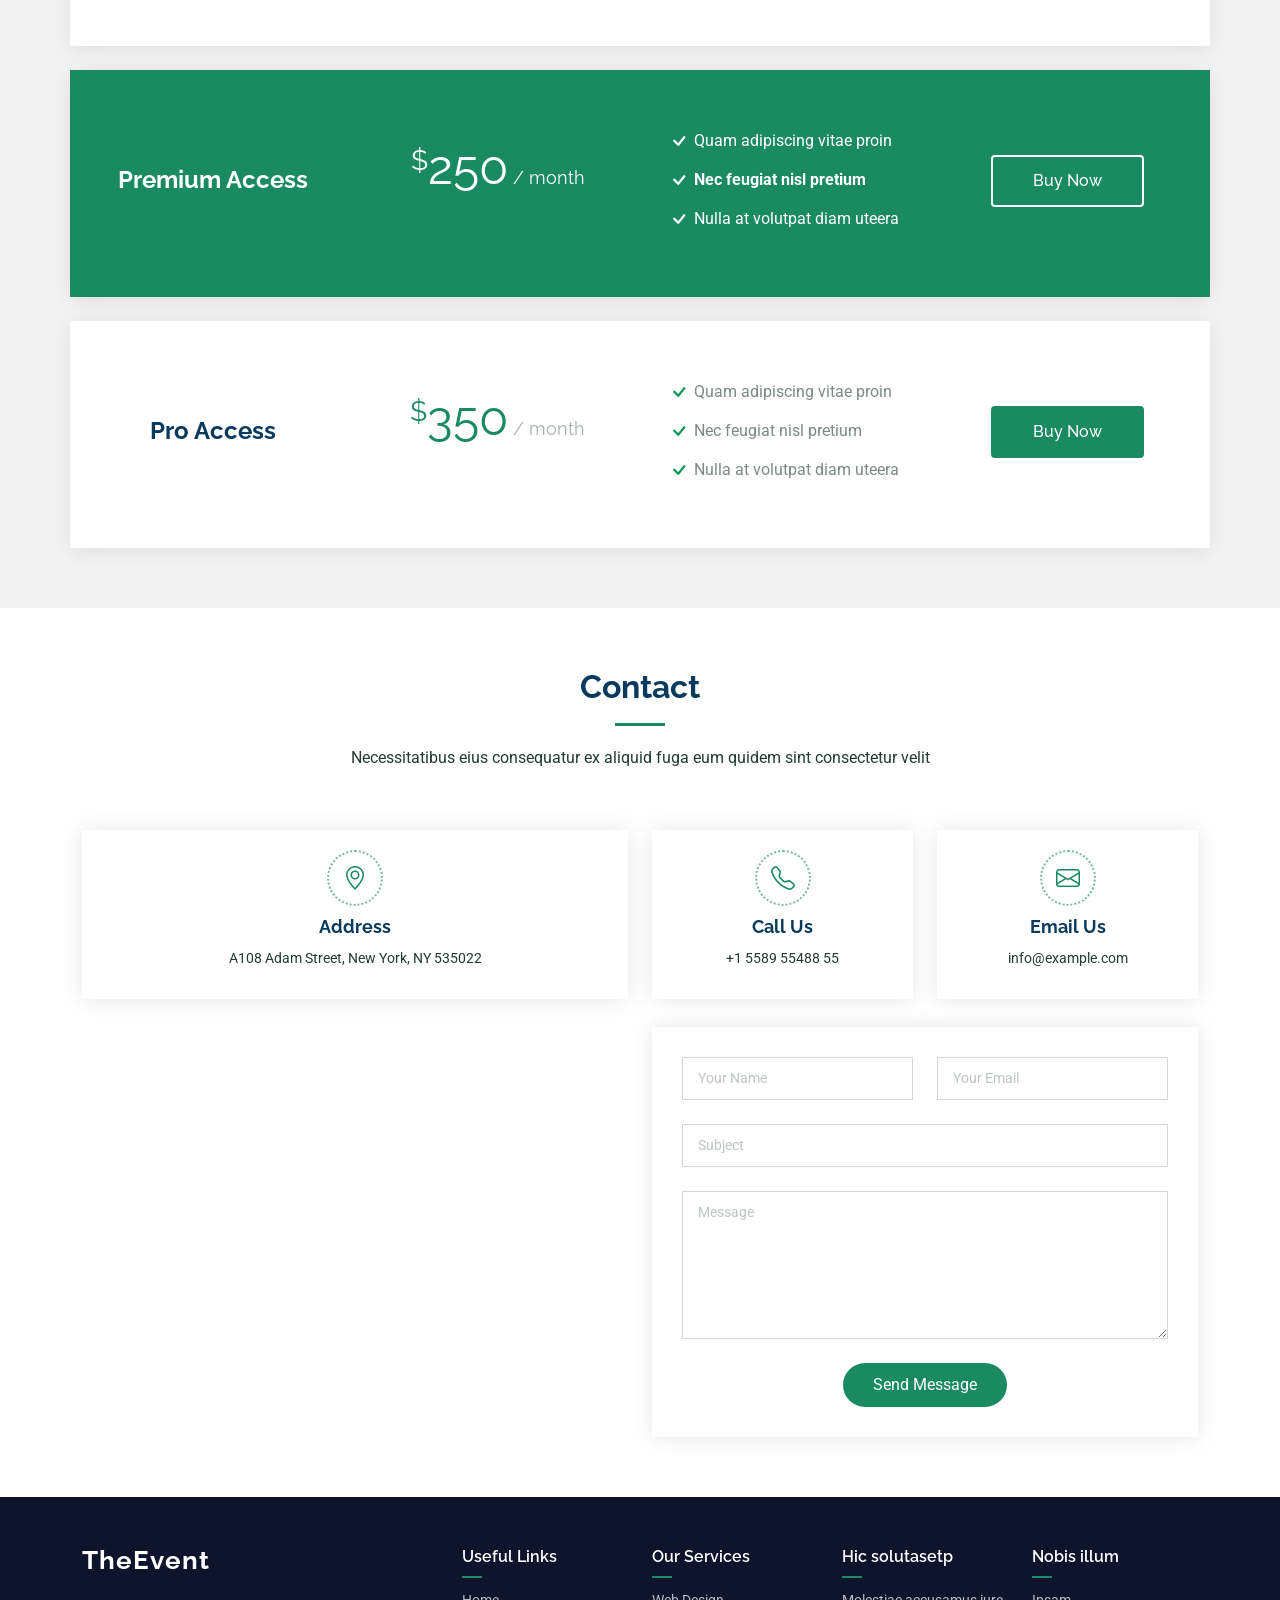
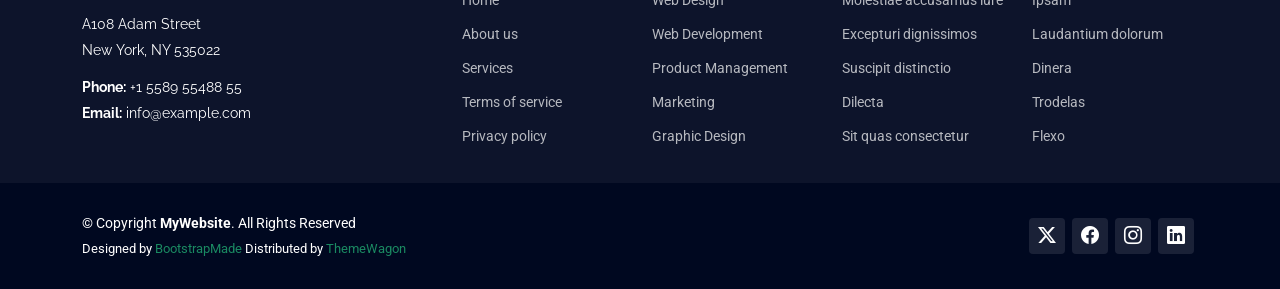
==== commit f7900821: "Updated AbstractSubmission Form" ====
--- a/index.html
+++ b/index.html
@@ -58,7 +58,7 @@
           <li><a href="#hotels">Hotels</a></li>
           <li class="dropdown"><a href="#"><span>Abstract</span> <i class="bi bi-chevron-down toggle-dropdown"></i></a>
             <ul>
-              <li><a href="#abstract-submission">Abstract Submission</a></li>
+              <li><a href="abstract-submission.html">Abstract Submission</a></li>
               <li><a href="#contact">Contact</a></li>
             </ul>
           </li>
@@ -858,102 +858,6 @@
       </div>
 
     </section><!-- /Buy Tickets Section -->
-
-    <!-- Abstract Submission Section -->
-    <section id="abstract-submission" class="abstract-submission section">
-
-      <div class="container section-title" data-aos="fade-up">
-        <h2>Abstract Submission<br></h2>
-        <p>Submit your conference abstract details below.</p>
-      </div><!-- End Section Title -->
-
-      <div class="container" data-aos="fade-up" data-aos-delay="100">
-        <div class="row justify-content-center">
-          <div class="col-lg-10">
-            <div class="abstract-template-download text-center mb-4">
-              <a href="#" class="btn btn-primary">Download Abstract template here</a>
-              <a href="#" class="btn btn-primary ms-2">Download</a>
-            </div>
-
-            <form action="#" method="post" class="php-email-form border rounded p-4 shadow-sm">
-              <div class="row gy-4">
-
-                <div class="col-md-6">
-                  <select class="form-control" name="title" required>
-                    <option value="">Select Title</option>
-                    <option>Dr.</option>
-                    <option>Mr.</option>
-                    <option>Mrs.</option>
-                    <option>Prof.</option>
-                  </select>
-                </div>
-
-                <div class="col-md-6">
-                  <input type="text" class="form-control" name="first_name" placeholder="Enter First Name *" required>
-                </div>
-
-                <div class="col-md-6">
-                  <input type="text" class="form-control" name="last_name" placeholder="Enter Last Name *" required>
-                </div>
-
-                <div class="col-md-6">
-                  <input type="email" class="form-control" name="email" placeholder="Enter Email *" required>
-                </div>
-
-                <div class="col-md-6">
-                  <input type="tel" class="form-control" name="phone" placeholder="Enter Phone Number *" required>
-                </div>
-
-                <div class="col-md-6">
-                  <select class="form-control" name="country" required>
-                    <option value="">Select Country</option>
-                    <option>India</option>
-                    <option>United States</option>
-                    <option>United Kingdom</option>
-                    <option>United Arab Emirates</option>
-                  </select>
-                </div>
-
-                <div class="col-md-6">
-                  <select class="form-control" name="sessions" required>
-                    <option value="">Select Sessions</option>
-                    <option>Clinical Research</option>
-                    <option>Diagnostics</option>
-                    <option>Policy & Stewardship</option>
-                    <option>Infection Control</option>
-                  </select>
-                </div>
-
-                <div class="col-md-6">
-                  <select class="form-control" name="abstract_type" required>
-                    <option value="">Select Abstract Types</option>
-                    <option>Poster</option>
-                    <option>Oral</option>
-                    <option>Workshop</option>
-                    <option>Research</option>
-                  </select>
-                </div>
-
-                <div class="col-md-12">
-                  <input type="file" class="form-control" name="abstract_image" accept="image/*">
-                  <small class="text-muted d-block mt-2">Attach image</small>
-                </div>
-
-                <div class="col-md-12">
-                  <textarea class="form-control" name="address" rows="4" placeholder="Postal Address *" required></textarea>
-                </div>
-
-                <div class="col-md-12 text-center">
-                  <button type="submit" class="btn btn-primary">Send Now</button>
-                </div>
-
-              </div>
-            </form>
-          </div>
-        </div>
-      </div>
-
-    </section><!-- /Abstract Submission Section -->
 
     <!-- Contact Section -->
     <section id="contact" class="contact section">
